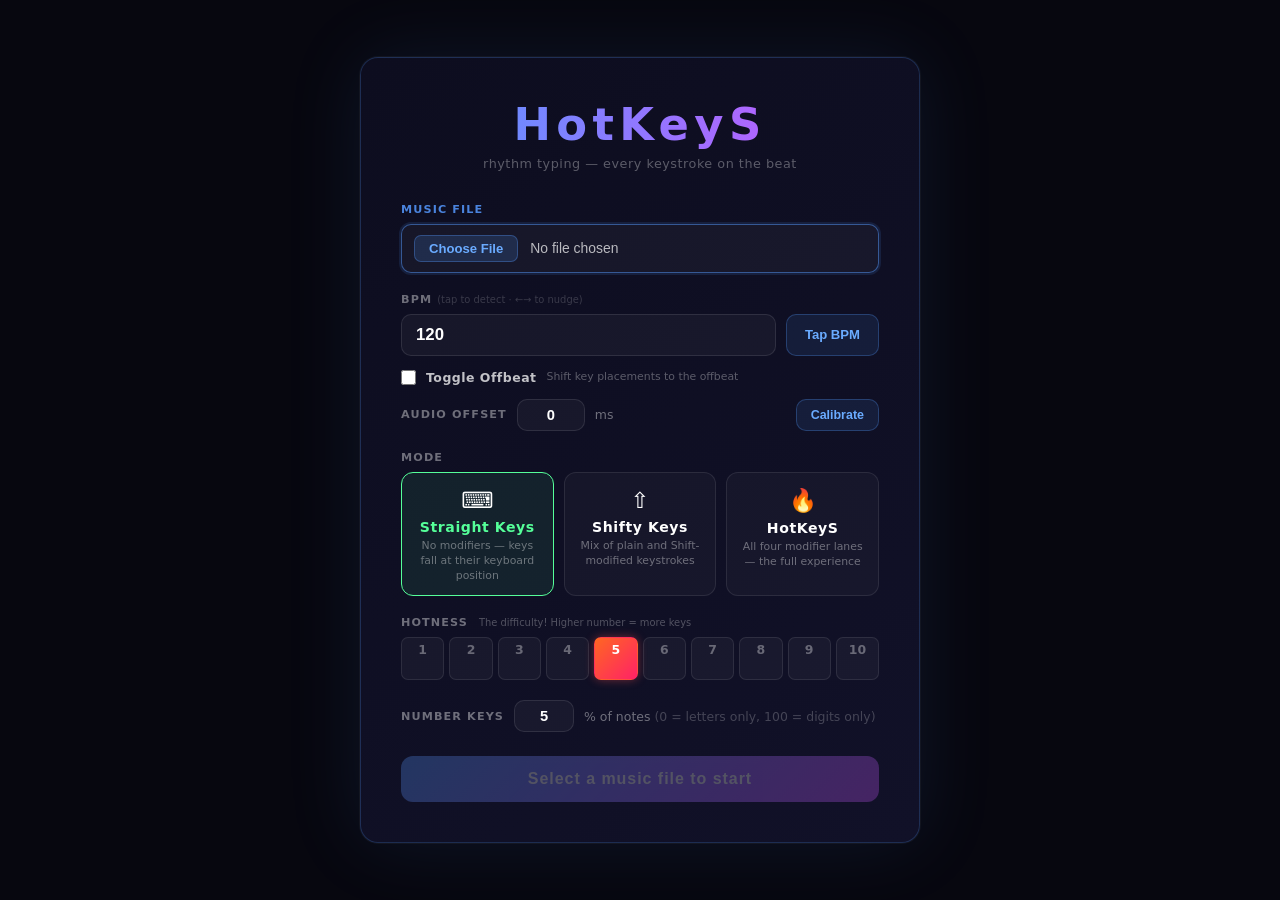
==== hot-keys/keyhero.html @ edda51d5 "AA: initial commit including [apex-defenders, catchem, hot-keys, wordality]" ====
<!DOCTYPE html>
<html lang="en">
<head>
  <meta charset="UTF-8">
  <meta name="viewport" content="width=device-width, initial-scale=1.0">
  <title>HotKeyS</title>
  <style>
    * { margin: 0; padding: 0; box-sizing: border-box; }

    body {
      background: #07070f;
      color: #fff;
      font-family: 'Segoe UI', system-ui, -apple-system, sans-serif;
      min-height: 100vh;
      display: flex;
      align-items: center;
      justify-content: center;
      overflow: hidden;
    }

    /* ── SETUP ─────────────────────────────────────────── */
    #setupScreen {
      width: 560px;
      background: linear-gradient(145deg, #0d0d1f, #111128);
      border: 1px solid rgba(85,153,255,0.22);
      border-radius: 18px;
      padding: 40px;
      box-shadow: 0 0 80px rgba(85,153,255,0.1), 0 0 0 1px rgba(255,255,255,0.04);
    }

    #setupScreen h1 {
      text-align: center;
      font-size: 2.8rem;
      font-weight: 900;
      letter-spacing: 0.12em;
      margin-bottom: 5px;
      background: linear-gradient(90deg, #5599ff, #cc55ff);
      -webkit-background-clip: text;
      -webkit-text-fill-color: transparent;
      background-clip: text;
    }

    .subtitle {
      text-align: center;
      font-size: 0.8rem;
      color: rgba(255,255,255,0.32);
      margin-bottom: 32px;
      letter-spacing: 0.04em;
    }

    .form-group { margin-bottom: 20px; }

    .form-label {
      display: block;
      font-size: 0.7rem;
      font-weight: 700;
      letter-spacing: 0.1em;
      text-transform: uppercase;
      color: rgba(255,255,255,0.4);
      margin-bottom: 8px;
    }

    input[type="file"] {
      width: 100%;
      padding: 10px 12px;
      background: rgba(255,255,255,0.04);
      border: 1px solid rgba(255,255,255,0.1);
      border-radius: 10px;
      color: rgba(255,255,255,0.7);
      cursor: pointer;
      font-size: 0.87rem;
    }
    input[type="file"]::file-selector-button {
      background: rgba(85,153,255,0.16);
      border: 1px solid rgba(85,153,255,0.32);
      color: #6aabff;
      padding: 5px 14px;
      border-radius: 7px;
      cursor: pointer;
      margin-right: 12px;
      font-size: 0.82rem;
      font-weight: 600;
    }

    .bpm-row { display: flex; gap: 10px; }

    input[type="number"] {
      flex: 1;
      padding: 10px 14px;
      background: rgba(255,255,255,0.04);
      border: 1px solid rgba(255,255,255,0.1);
      border-radius: 10px;
      color: #fff;
      font-size: 1.05rem;
      font-weight: 600;
      outline: none;
      -moz-appearance: textfield;
    }
    input[type="number"]::-webkit-inner-spin-button { -webkit-appearance: none; }
    input[type="number"]:focus { border-color: rgba(85,153,255,0.45); box-shadow: 0 0 0 3px rgba(85,153,255,0.1); }

    .tap-btn {
      padding: 10px 18px;
      background: rgba(85,153,255,0.1);
      border: 1px solid rgba(85,153,255,0.28);
      border-radius: 10px;
      color: #6aabff;
      cursor: pointer;
      font-size: 0.82rem;
      font-weight: 600;
      white-space: nowrap;
      user-select: none;
      transition: background 0.1s;
    }
    .tap-btn:active { background: rgba(85,153,255,0.28); }

    /* Mode cards */
    .mode-grid {
      display: grid;
      grid-template-columns: repeat(3, 1fr);
      gap: 10px;
    }

    .mode-card {
      padding: 14px 10px 12px;
      background: rgba(255,255,255,0.03);
      border: 1px solid rgba(255,255,255,0.09);
      border-radius: 12px;
      cursor: pointer;
      text-align: center;
      user-select: none;
      transition: all 0.15s;
    }
    .mode-card:hover { background: rgba(255,255,255,0.07); }
    .mode-card .mc-icon { font-size: 1.4rem; margin-bottom: 6px; }
    .mode-card .mc-name { font-size: 0.88rem; font-weight: 800; letter-spacing: 0.04em; margin-bottom: 3px; }
    .mode-card .mc-desc { font-size: 0.68rem; color: rgba(255,255,255,0.38); line-height: 1.4; }

    .mode-card[data-mode="straight"].active { border-color: #55ff99; background: rgba(85,255,153,0.08); }
    .mode-card[data-mode="straight"].active .mc-name { color: #55ff99; }
    .mode-card[data-mode="shifty"].active  { border-color: #ffdd55; background: rgba(255,221,85,0.08); }
    .mode-card[data-mode="shifty"].active  .mc-name { color: #ffdd55; }
    .mode-card[data-mode="hotkeys"].active { border-color: #ff5599; background: rgba(255,85,153,0.08); }
    .mode-card[data-mode="hotkeys"].active .mc-name { color: #ff5599; }

    /* Hotness selector */
    .hotness-grid {
      display: grid;
      grid-template-columns: repeat(10, 1fr);
      gap: 5px;
    }

    .heat-btn {
      aspect-ratio: 1;
      background: rgba(255,255,255,0.04);
      border: 1px solid rgba(255,255,255,0.09);
      border-radius: 7px;
      color: rgba(255,255,255,0.35);
      cursor: pointer;
      font-size: 0.78rem;
      font-weight: 700;
      text-align: center;
      line-height: 1;
      padding: 6px 0;
      user-select: none;
      transition: all 0.12s;
    }
    .heat-btn:hover { background: rgba(255,255,255,0.1); color: rgba(255,255,255,0.8); }
    .heat-btn.active {
      background: linear-gradient(135deg, #ff6622, #ff2266);
      border-color: transparent;
      color: #fff;
      box-shadow: 0 0 10px rgba(255,80,80,0.4);
    }

    #startBtn {
      width: 100%;
      padding: 14px;
      background: linear-gradient(135deg, #5599ff, #cc55ff);
      border: none;
      border-radius: 12px;
      color: #fff;
      font-size: 1rem;
      font-weight: 800;
      letter-spacing: 0.06em;
      cursor: pointer;
      margin-top: 4px;
      transition: opacity 0.15s, transform 0.1s;
      box-shadow: 0 4px 22px rgba(85,153,255,0.28);
    }
    #startBtn:hover:not(:disabled) { opacity: 0.9; transform: translateY(-2px); }
    #startBtn:disabled { opacity: 0.28; cursor: not-allowed; box-shadow: none; }

    /* ── Keyboard focus indicators ──────────────────────────── */
    .mode-card.kb-focus  { box-shadow: 0 0 0 2px rgba(255,255,255,0.65); }
    .heat-btn.kb-focus   { box-shadow: 0 0 0 2px #ff8844, 0 0 8px rgba(255,136,68,0.3); }
    #startBtn.kb-focus   { box-shadow: 0 4px 22px rgba(85,153,255,0.28), 0 0 0 2px rgba(255,255,255,0.7) !important; }
    .pbtn.kb-focus       { box-shadow: 0 0 0 2px rgba(255,255,255,0.75) !important; }
    .res-btns button.kb-focus { box-shadow: 0 0 0 2px rgba(255,255,255,0.65) !important; }
    .form-group.kb-focus > .form-label,
    .form-group.kb-focus > div > .form-label { color: rgba(85,153,255,0.85); }
    .form-group.kb-focus input[type="number"],
    .form-group.kb-focus input[type="file"]  {
      border-color: rgba(85,153,255,0.5);
      box-shadow: 0 0 0 2px rgba(85,153,255,0.12);
    }
    .form-group.kb-focus label > span:first-of-type { color: rgba(85,153,255,0.85) !important; }

    /* ── GAME ──────────────────────────────────────────── */
    #gameScreen {
      position: fixed;
      inset: 0;
      display: none;
      background: #07070f;
      overflow: hidden;
    }
    #gameCanvas {
      display: block;
      position: absolute;
      image-rendering: pixelated; /* fallback — overridden by proper DPR scaling */
    }

    #pauseOverlay {
      position: absolute;
      inset: 0;
      background: rgba(7,7,15,0.88);
      display: none;
      flex-direction: column;
      align-items: center;
      justify-content: center;
      gap: 18px;
      backdrop-filter: blur(4px);
    }
    #pauseOverlay h2 { font-size: 3.5rem; font-weight: 900; letter-spacing: 0.2em; text-shadow: 0 0 40px rgba(255,255,255,0.3); }
    .pause-hint { font-size: 0.8rem; color: rgba(255,255,255,0.28); margin-top: -8px; }
    .pbtn { padding: 13px 36px; border-radius: 12px; cursor: pointer; font-size: 0.95rem; font-weight: 700; transition: opacity 0.15s; }
    .pbtn:hover { opacity: 0.85; }
    #resumeBtn { background: linear-gradient(135deg, #5599ff, #cc55ff); border: none; color: #fff; }
    #quitBtn   { background: transparent; border: 1px solid rgba(255,255,255,0.22); color: rgba(255,255,255,0.6); }

    /* ── RESULTS ───────────────────────────────────────── */
    @keyframes resCardIn {
      from { opacity: 0; transform: translateY(36px) scale(0.97); }
      to   { opacity: 1; transform: translateY(0)    scale(1); }
    }
    @keyframes gradePop {
      0%   { transform: scale(0.4); opacity: 0; }
      60%  { transform: scale(1.15); opacity: 1; }
      100% { transform: scale(1); }
    }
    @keyframes scoreCount {
      from { opacity: 0; transform: translateY(8px); }
      to   { opacity: 1; transform: translateY(0); }
    }

    #resultsScreen {
      display: none;
      position: fixed;
      inset: 0;
      background: rgba(4,4,14,0.92);
      backdrop-filter: blur(6px);
      z-index: 50;
      align-items: center;
      justify-content: center;
      overflow-y: auto;
    }
    #resultsScreen.visible { display: flex; }

    #resCard {
      width: 540px;
      max-width: calc(100vw - 32px);
      text-align: center;
      background: linear-gradient(155deg, #0e0e22, #121230);
      border-radius: 22px;
      padding: 44px 40px 38px;
      box-shadow: 0 0 0 1px rgba(255,255,255,0.06), 0 0 80px rgba(85,153,255,0.14), 0 24px 64px rgba(0,0,0,0.6);
      animation: resCardIn 0.45s cubic-bezier(0.22,1,0.36,1) both;
      margin: 16px;
    }

    #resNew    { font-size: 0.68rem; font-weight: 800; letter-spacing: 0.18em; text-transform: uppercase;
                 color: #ffdd55; margin-bottom: 10px; opacity: 0;
                 transition: opacity 0.4s 0.6s; }
    #resNew.show { opacity: 1; }
    #resSongName { font-size: 1rem; font-weight: 700; color: rgba(255,255,255,0.55); margin-bottom: 3px; }
    #resMeta     { font-size: 0.72rem; color: rgba(255,255,255,0.22); margin-bottom: 20px; letter-spacing: 0.08em; text-transform: uppercase; }

    #resGrade    {
      font-size: 8rem; font-weight: 900; line-height: 1; margin-bottom: 6px;
      filter: drop-shadow(0 0 40px currentColor);
      animation: gradePop 0.5s cubic-bezier(0.22,1,0.36,1) 0.15s both;
    }
    #resScore    { font-size: 2.6rem; font-weight: 800; color: #fff; margin-bottom: 22px;
                   animation: scoreCount 0.35s ease 0.4s both; }

    /* Hit-quality bar */
    .hit-bar-wrap { margin-bottom: 22px; }
    .hit-bar {
      height: 8px; border-radius: 6px; overflow: hidden;
      background: rgba(255,255,255,0.06);
      display: flex; gap: 2px;
    }
    .hit-bar-seg { height: 100%; border-radius: 3px; transition: width 0.6s 0.5s cubic-bezier(0.22,1,0.36,1); }
    .hit-bar-labels { display: flex; justify-content: space-between; margin-top: 6px; }
    .hit-bar-lbl { font-size: 0.6rem; font-weight: 700; letter-spacing: 0.06em; opacity: 0.65; }

    .stats-grid { display: grid; grid-template-columns: repeat(4, 1fr); gap: 8px; margin-bottom: 22px; text-align: left; }
    .stat-box  { background: rgba(255,255,255,0.04); border: 1px solid rgba(255,255,255,0.07); border-radius: 10px; padding: 11px 12px; }
    .stat-label{ font-size: 0.6rem; font-weight: 700; letter-spacing: 0.1em; text-transform: uppercase; color: rgba(255,255,255,0.28); margin-bottom: 4px; }
    .stat-val  { font-size: 1.25rem; font-weight: 800; }

    .res-divider { border: none; border-top: 1px solid rgba(255,255,255,0.07); margin: 0 0 18px; }

    .res-btns { display: flex; gap: 10px; }
    .res-btns button { flex:1; padding:13px; border-radius:10px; cursor:pointer; font-size:0.9rem; font-weight:700; transition: opacity 0.15s, box-shadow 0.15s; border: none; }
    .res-btns button:hover { opacity: 0.86; }
    #playAgainBtn { background: linear-gradient(135deg, #5599ff, #cc55ff); color: #fff; }
    #menuBtn      { background: rgba(255,255,255,0.07); border: 1px solid rgba(255,255,255,0.14) !important; color: rgba(255,255,255,0.6); }
    .res-hint { font-size: 0.68rem; color: rgba(255,255,255,0.2); margin-top: 12px; letter-spacing: 0.04em; }

    /* ── CALIBRATION MODAL ─────────────────────────────── */
    #calOverlay {
      display: none;
      position: fixed;
      inset: 0;
      background: rgba(0,0,8,0.93);
      z-index: 200;
      flex-direction: column;
      align-items: center;
      justify-content: center;
      gap: 28px;
    }
    #calOverlay h2 {
      font-size: 1.55rem;
      font-weight: 900;
      letter-spacing: 0.08em;
      background: linear-gradient(90deg, #5599ff, #cc55ff);
      -webkit-background-clip: text;
      -webkit-text-fill-color: transparent;
      background-clip: text;
    }
    #calOverlay p {
      color: rgba(255,255,255,0.52);
      font-size: 0.88rem;
      text-align: center;
      max-width: 380px;
      line-height: 1.55;
    }
    #calPulse {
      width: 110px;
      height: 110px;
      border-radius: 50%;
      background: #5599ff;
      opacity: 0.15;
      box-shadow: 0 0 0 0 rgba(85,153,255,0);
      transition: transform 0.4s ease-out, opacity 0.4s ease-out, box-shadow 0.4s ease-out;
    }
    #calPulse.beat {
      transition: none;
    }
    #calProgress {
      font-size: 0.88rem;
      color: rgba(255,255,255,0.45);
      letter-spacing: 0.05em;
      min-height: 1.3em;
      text-align: center;
    }
    #calResult {
      font-size: 1.05rem;
      font-weight: 700;
      color: #55ff99;
      min-height: 1.4em;
      text-align: center;
    }
    #calCancelBtn {
      padding: 9px 28px;
      background: transparent;
      border: 1px solid rgba(255,255,255,0.18);
      border-radius: 10px;
      color: rgba(255,255,255,0.45);
      cursor: pointer;
      font-size: 0.82rem;
      font-weight: 600;
    }
    #calCancelBtn:hover { background: rgba(255,255,255,0.07); }
  </style>
</head>
<body>

<!-- ════════ CALIBRATION MODAL ════════ -->
<div id="calOverlay">
  <h2>Audio Calibration</h2>
  <p>Press <strong style="color:#fff">any key</strong> in time with the beat.<br>
     Tap along for several beats — the more consistent, the better.</p>
  <div id="calPulse"></div>
  <div id="calProgress">Starting…</div>
  <div id="calResult"></div>
  <button id="calCancelBtn">Cancel</button>
</div>

<!-- ════════ SETUP ════════ -->
<div id="setupScreen">
  <h1>HotKeyS</h1>
  <p class="subtitle">rhythm typing — every keystroke on the beat</p>

  <div class="form-group" id="fgMusic">
    <label class="form-label">Music File</label>
    <input type="file" id="musicFile" accept="audio/*">
  </div>

  <div class="form-group" id="fgBpm">
    <label class="form-label">BPM <span style="color:rgba(255,255,255,0.18);font-size:0.62rem;text-transform:none;letter-spacing:0;font-weight:400">(tap to detect · ←→ to nudge)</span></label>
    <div class="bpm-row">
      <input type="number" id="bpmInput" value="120" min="40" max="300" step="1">
      <button class="tap-btn" id="tapBpmBtn">Tap BPM</button>
    </div>
  </div>

  <div class="form-group" id="fgOffbeat" style="margin-top:-6px">
    <label style="display:flex;align-items:center;gap:10px;cursor:pointer;user-select:none">
      <input type="checkbox" id="offbeatToggle" style="width:15px;height:15px;accent-color:#5599ff;cursor:pointer">
      <span style="color:rgba(255,255,255,0.75);font-size:0.78rem;font-weight:600;letter-spacing:0.04em">Toggle Offbeat</span>
      <span style="color:rgba(255,255,255,0.32);font-size:0.68rem;font-weight:400;line-height:1.3">Shift key placements to the offbeat</span>
    </label>
  </div>

  <div class="form-group" id="fgOffset" style="margin-top:-6px">
    <div style="display:flex;align-items:center;gap:10px">
      <span class="form-label" style="margin:0;white-space:nowrap">Audio Offset</span>
      <input type="number" id="audioOffsetInput" value="0" min="-150" max="150" step="5"
        style="width:68px;text-align:center;font-size:0.92rem;padding:7px 8px;flex:none">
      <span style="color:rgba(255,255,255,0.4);font-size:0.78rem;font-weight:500">ms</span>
      <button class="tap-btn" id="calOpenBtn" style="margin-left:auto;white-space:nowrap;font-size:0.78rem;padding:8px 14px">Calibrate</button>
    </div>
  </div>

  <div class="form-group">
    <label class="form-label">Mode</label>
    <div class="mode-grid">
      <div class="mode-card active" data-mode="straight">
        <div class="mc-icon">⌨️</div>
        <div class="mc-name">Straight Keys</div>
        <div class="mc-desc">No modifiers — keys fall at their keyboard position</div>
      </div>
      <div class="mode-card" data-mode="shifty">
        <div class="mc-icon">⇧</div>
        <div class="mc-name">Shifty Keys</div>
        <div class="mc-desc">Mix of plain and Shift-modified keystrokes</div>
      </div>
      <div class="mode-card" data-mode="hotkeys">
        <div class="mc-icon">🔥</div>
        <div class="mc-name">HotKeyS</div>
        <div class="mc-desc">All four modifier lanes — the full experience</div>
      </div>
    </div>
  </div>

  <div class="form-group" id="fgHotness">
    <label class="form-label">Hotness <span style="color:rgba(255,255,255,0.28);font-size:0.62rem;text-transform:none;letter-spacing:0;font-weight:400;margin-left:6px">The difficulty! Higher number = more keys</span></label>
    <div class="hotness-grid" id="hotnessGrid"></div>
  </div>

  <div class="form-group" id="fgNumPct">
    <div style="display:flex;align-items:center;gap:10px">
      <span class="form-label" style="margin:0;white-space:nowrap">Number Keys</span>
      <input type="number" id="numPctInput" value="5" min="0" max="100" step="1"
        style="width:60px;text-align:center;font-size:0.92rem;padding:7px 8px;flex:none">
      <span style="color:rgba(255,255,255,0.4);font-size:0.78rem;font-weight:500">% of notes <span style="color:rgba(255,255,255,0.22)">(0 = letters only, 100 = digits only)</span></span>
    </div>
  </div>

  <button id="startBtn" disabled>Select a music file to start</button>
</div>

<!-- ════════ GAME ════════ -->
<div id="gameScreen">
  <canvas id="gameCanvas" width="900" height="720"></canvas>
  <div id="pauseOverlay">
    <h2>PAUSED</h2>
    <p class="pause-hint">Esc to resume</p>
    <button class="pbtn" id="resumeBtn">Resume</button>
    <button class="pbtn" id="quitBtn">Quit to Menu</button>
  </div>
</div>

<!-- ════════ RESULTS ════════ -->
<div id="resultsScreen">
  <div id="resCard">
    <div id="resNew">★ NEW HIGH SCORE ★</div>
    <div id="resSongName">Song Complete</div>
    <div id="resMeta">—</div>
    <div id="resGrade">A</div>
    <div id="resScore">0</div>
    <div class="hit-bar-wrap">
      <div class="hit-bar">
        <div class="hit-bar-seg" id="hbPerfect" style="background:#ffdd55;width:0%"></div>
        <div class="hit-bar-seg" id="hbGood"    style="background:#55ff99;width:0%"></div>
        <div class="hit-bar-seg" id="hbOk"      style="background:#88aaff;width:0%"></div>
        <div class="hit-bar-seg" id="hbMiss"    style="background:#ff5577;width:0%"></div>
      </div>
      <div class="hit-bar-labels">
        <span class="hit-bar-lbl" style="color:#ffdd55">Perfects</span>
        <span class="hit-bar-lbl" style="color:#55ff99">Goods</span>
        <span class="hit-bar-lbl" style="color:#88aaff">OKs</span>
        <span class="hit-bar-lbl" style="color:#ff5577">Misses</span>
      </div>
    </div>
    <div class="stats-grid">
      <div class="stat-box"><div class="stat-label">Perfects</div><div class="stat-val" id="sPerfects" style="color:#ffdd55">0</div></div>
      <div class="stat-box"><div class="stat-label">Goods</div><div class="stat-val" id="sGoods" style="color:#55ff99">0</div></div>
      <div class="stat-box"><div class="stat-label">OKs</div><div class="stat-val" id="sOks" style="color:#88aaff">0</div></div>
      <div class="stat-box"><div class="stat-label">Misses</div><div class="stat-val" id="sMisses" style="color:#ff5577">0</div></div>
      <div class="stat-box"><div class="stat-label">Max Combo</div><div class="stat-val" id="sMaxCombo">0</div></div>
      <div class="stat-box"><div class="stat-label">Accuracy</div><div class="stat-val" id="sAccuracy">0%</div></div>
      <div class="stat-box"><div class="stat-label">Perfect %</div><div class="stat-val" id="sPerfectPct" style="color:#ffdd55">0%</div></div>
      <div class="stat-box"><div class="stat-label">Num Keys</div><div class="stat-val" id="sNumPct" style="color:rgba(255,255,255,0.5)">0%</div></div>
    </div>
    <hr class="res-divider">
    <div class="res-btns">
      <button id="playAgainBtn">Play Again</button>
      <button id="menuBtn">Main Menu</button>
    </div>
    <div class="res-hint">← → to select &nbsp;·&nbsp; Enter to confirm</div>
  </div>
</div>

<script>
'use strict';

// ═══════════════════════════════════════════════════════════
//  CONSTANTS
// ═══════════════════════════════════════════════════════════

const CW = 900, CH = 720;

// ── HotKeyS (multi-lane) highway geometry ──────────────────
const HWY_TOP    = 70;
const HIT_ZONE_Y = 572;
const HWY_H      = HIT_ZONE_Y - HWY_TOP;
const TOP_W      = 220;
const BOT_W      = 600;
const TRAVEL_MS  = 2400;
const LANE_COUNT = 4;

// ── Straight / Shifty lane geometry (perspective, GH-style) ─
const FL_TOP    = 70;    // matches HWY_TOP for visual consistency
const FL_HIT_Y  = 572;   // matches HIT_ZONE_Y
const FL_H      = FL_HIT_Y - FL_TOP;
const FL_TOP_W  = 120;   // highway width at vanishing point (narrow)
const FL_BOT_W  = 380;   // highway width at hit zone (Guitar Hero scale)

// ── Lane colors (HotKeyS) ────────────────────────────────
const LANES = [
  { name: 'No Mod', short: 'None',  color: '#5599ff' },
  { name: 'Shift',  short: 'Shift', color: '#55ff99' },
  { name: 'Ctrl',   short: 'Ctrl',  color: '#ffaa44' },
  { name: 'Alt',    short: 'Alt',   color: '#cc55ff' },
];

// ── Keyboard key positions (normalized 0-1 across lane width)
// Based on standard QWERTY stagger, total span = 10.5 key units
const KEY_POS = {
  '1':0.048,'2':0.143,'3':0.238,'4':0.333,'5':0.429,'6':0.524,'7':0.619,'8':0.714,'9':0.810,'0':0.905,
  'q':0.095,'w':0.190,'e':0.286,'r':0.381,'t':0.476,'y':0.571,'u':0.667,'i':0.762,'o':0.857,'p':0.952,
  'a':0.119,'s':0.214,'d':0.310,'f':0.405,'g':0.500,'h':0.595,'j':0.690,'k':0.786,'l':0.881,
  'z':0.167,'x':0.262,'c':0.357,'v':0.452,'b':0.548,'n':0.643,'m':0.738,
};


// ── Ctrl+key combos that interfere with the browser ───────
const CTRL_BLACKLIST = new Set([
  'w','t','n','r','f','h','d','l','k','p','s','o','u','j',
  'q','b','e','g','i','1','2','3','4','5','6','7','8','9',
]);

// ── Hotness levels 1-10 (index = hotness - 1) ─────────────
// sub  = beat subdivision (lower = more notes)
// den  = density (chance a grid slot gets a note)
// hitM = hit-window multiplier (higher = more forgiving)
// sub uses clean musical fractions (4→0.625); den/hitM are linear.
const HOTNESS = [
  { sub:4.00, den:0.55, hitM:2.2  },  // 1
  { sub:3.00, den:0.58, hitM:2.0  },  // 2
  { sub:2.00, den:0.62, hitM:1.7  },  // 3
  { sub:1.50, den:0.65, hitM:1.5  },  // 4
  { sub:1.00, den:0.68, hitM:1.3  },  // 5
  { sub:0.75, den:0.70, hitM:1.1  },  // 6
  { sub:0.50, den:0.72, hitM:0.90 },  // 7
  { sub:0.33, den:0.73, hitM:0.75 },  // 8
  { sub:0.25, den:0.75, hitM:0.62 },  // 9
  { sub:0.17, den:0.77, hitM:0.50 },  // 10
];

// ── HotKeyS lane weights per hotness tier ─────────────────
// As hotness increases, spread shifts into modifier lanes
const LANE_WEIGHTS = [
  [0.80, 0.12, 0.06, 0.02],  // 1
  [0.72, 0.16, 0.08, 0.04],  // 2
  [0.62, 0.20, 0.12, 0.06],  // 3
  [0.52, 0.24, 0.16, 0.08],  // 4
  [0.44, 0.28, 0.18, 0.10],  // 5
  [0.36, 0.28, 0.22, 0.14],  // 6
  [0.30, 0.28, 0.24, 0.18],  // 7
  [0.28, 0.28, 0.24, 0.20],  // 8
  [0.26, 0.26, 0.25, 0.23],  // 9
  [0.25, 0.25, 0.25, 0.25],  // 10
];

// ═══════════════════════════════════════════════════════════
//  GAME STATE
// ═══════════════════════════════════════════════════════════

let gameState = 'SETUP';
let mode      = 'straight'; // 'straight' | 'shifty' | 'hotkeys'
let hotness   = 5;          // 1-10
let notes        = [];
let score        = 0;
let combo        = 0;
let maxCombo     = 0;
let perfects = 0, goods = 0, oks = 0, misses = 0;
let hitFx        = [];
let particles    = [];
let laneFlash    = [0,0,0,0];
let heldMods     = { shift:false, ctrl:false, alt:false };
let offbeat      = false;
let audioOffset  = 0; // ms — positive shifts hit window later (compensates early-audio latency)

// ── Keyboard navigation state ────────────────────────────────
// Sections: 0=music 1=bpm 2=offbeat 3=offset 4=mode 5=hotness 6=numpct 7=start
let menuSection    = 0;
let menuModeIdx    = 0;
let pauseFocusIdx  = 0;
let resultsFocusIdx= 0;
let numericPct     = 5;  // % of notes that are digits (0–100)
let audioEl      = null;
let songDuration = 0;
let songTitle    = '';
let bpm          = 120;
let countdownVal = 3;
let rafId        = null;

// ═══════════════════════════════════════════════════════════
//  CANVAS
// ═══════════════════════════════════════════════════════════

const canvas = document.getElementById('gameCanvas');
const ctx    = canvas.getContext('2d');

// ═══════════════════════════════════════════════════════════
//  HELPERS
// ═══════════════════════════════════════════════════════════

function clamp(v, lo, hi) { return Math.max(lo, Math.min(hi, v)); }

function hitWindows() {
  const beatMs = 60000 / bpm;
  const m = HOTNESS[hotness - 1].hitM;
  return {
    perfect: clamp(beatMs * 0.11 * m, 16, 95),
    good:    clamp(beatMs * 0.22 * m, 32, 160),
    ok:      clamp(beatMs * 0.36 * m, 55, 240),
  };
}

function multiplier() {
  if (combo >= 50) return 4;
  if (combo >= 25) return 3;
  if (combo >= 10) return 2;
  return 1;
}

// Perspective bounds for flat-lane modes at a given screen Y
function flatHBounds(y) {
  const t = (y - FL_TOP) / FL_H;
  const w = FL_TOP_W + (FL_BOT_W - FL_TOP_W) * t;
  const sx = (CW - w) / 2;
  return { sx, w };
}

// Screen X for a key character at a given screen Y (perspective-correct)
function flatNoteX(char, y) {
  const { sx, w } = flatHBounds(y);
  return sx + (KEY_POS[char] ?? 0.5) * w;
}

// ═══════════════════════════════════════════════════════════
//  NOTE GENERATION
// ═══════════════════════════════════════════════════════════

function generateNotes() {
  const h      = HOTNESS[hotness - 1];
  const beatMs = 60000 / bpm;
  const stepMs = beatMs * h.sub;
  const leadIn = Math.max(2200, TRAVEL_MS * 1.05);
  const result = [];
  let id = 0;

  function pickChar() {
    return Math.random() * 100 < numericPct
      ? '0123456789'[Math.floor(Math.random() * 10)]
      : 'abcdefghijklmnopqrstuvwxyz'[Math.floor(Math.random() * 26)];
  }

  // HotKeyS lane picker
  const lw = LANE_WEIGHTS[hotness - 1];
  function pickLane() {
    const r = Math.random(); let c = 0;
    for (let i = 0; i < LANE_COUNT; i++) { c += lw[i]; if (r < c) return i; }
    return 0;
  }

  let lastLane = -1, runLen = 0;

  const offbeatShift = offbeat ? (beatMs / 2) : 0;

  for (let t = leadIn + offbeatShift; t < songDuration - 1800; t += stepMs) {
    if (Math.random() >= h.den) continue;

    if (mode === 'straight') {
      result.push({ id:id++, char:pickChar(), hitTime:t, state:'active', needsShift:false, lane:0 });
    }
    else if (mode === 'shifty') {
      const needsShift = Math.random() < 0.40;
      result.push({ id:id++, char:pickChar(), hitTime:t, state:'active', needsShift, lane:0 });
    }
    else { // hotkeys
      let lane;
      if (runLen > 0 && Math.random() < 0.40) { lane = lastLane; runLen--; }
      else { lane = pickLane(); runLen = Math.random() < 0.22 ? Math.floor(Math.random()*3)+1 : 0; }
      lastLane = lane;

      let char, tries = 0;
      do { char = pickChar(); tries++; }
      while (lane === 2 && CTRL_BLACKLIST.has(char) && tries < 20);
      if (lane === 2 && CTRL_BLACKLIST.has(char)) lane = 0;

      result.push({ id:id++, char, lane, hitTime:t, state:'active', needsShift:false });
    }
  }
  return result;
}

// ═══════════════════════════════════════════════════════════
//  INPUT
// ═══════════════════════════════════════════════════════════

document.addEventListener('keydown', e => {
  if (cal && !cal.done) return; // calibration modal has priority

  if (e.key === 'Shift')   { heldMods.shift = true; return; }
  if (e.key === 'Control') { heldMods.ctrl  = true; return; }
  if (e.key === 'Alt')     { heldMods.alt   = true; return; }

  if (e.key === 'Escape') {
    // Blur any focused input in setup before resuming normal Escape behaviour
    if (gameState === 'SETUP' && document.activeElement && document.activeElement !== document.body) {
      document.activeElement.blur(); return;
    }
    if (gameState === 'PLAYING' || gameState === 'PAUSED') togglePause();
    return;
  }

  // ── Setup screen navigation ──────────────────────────────
  if (gameState === 'SETUP') {
    const inInput = document.activeElement &&
      (document.activeElement.tagName === 'INPUT' || document.activeElement.tagName === 'TEXTAREA');
    if (!inInput) {
      if (e.key === 'ArrowDown')  { e.preventDefault(); menuSection = Math.min(7, menuSection + 1); updateMenuFocus(); return; }
      if (e.key === 'ArrowUp')    { e.preventDefault(); menuSection = Math.max(0, menuSection - 1); updateMenuFocus(); return; }
      if (e.key === 'ArrowLeft') {
        e.preventDefault();
        if (menuSection === 1) { bpm = Math.max(40, bpm - 1); document.getElementById('bpmInput').value = bpm; }
        if (menuSection === 3) { audioOffset = Math.max(-150, audioOffset - 5); document.getElementById('audioOffsetInput').value = audioOffset; }
        if (menuSection === 4) applyMenuMode((menuModeIdx + 2) % 3);
        if (menuSection === 5) applyHotness(Math.max(1, hotness - 1));
        if (menuSection === 6) { numericPct = Math.max(0, numericPct - 1); document.getElementById('numPctInput').value = numericPct; }
        return;
      }
      if (e.key === 'ArrowRight') {
        e.preventDefault();
        if (menuSection === 1) { bpm = Math.min(300, bpm + 1); document.getElementById('bpmInput').value = bpm; }
        if (menuSection === 3) { audioOffset = Math.min(150, audioOffset + 5); document.getElementById('audioOffsetInput').value = audioOffset; }
        if (menuSection === 4) applyMenuMode((menuModeIdx + 1) % 3);
        if (menuSection === 5) applyHotness(Math.min(10, hotness + 1));
        if (menuSection === 6) { numericPct = Math.min(100, numericPct + 1); document.getElementById('numPctInput').value = numericPct; }
        return;
      }
      if (e.key === 'Enter' || e.key === ' ') {
        e.preventDefault();
        if (menuSection === 0) document.getElementById('musicFile').click();
        if (menuSection === 1) { document.getElementById('bpmInput').focus(); document.getElementById('bpmInput').select(); }
        if (menuSection === 2) document.getElementById('offbeatToggle').click();
        if (menuSection === 3) calOpen();
        if (menuSection === 6) { document.getElementById('numPctInput').focus(); document.getElementById('numPctInput').select(); }
        if (menuSection === 7) {
          const btn = document.getElementById('startBtn');
          if (!btn.disabled) { bpm = parseInt(document.getElementById('bpmInput').value) || 120; beginGame(); }
        }
        return;
      }
    }
    return;
  }

  // ── Pause screen navigation ──────────────────────────────
  if (gameState === 'PAUSED') {
    if (e.key === 'ArrowUp' || e.key === 'ArrowDown') { e.preventDefault(); pauseFocusIdx = 1 - pauseFocusIdx; updatePauseFocus(); return; }
    if (e.key === 'Enter' || e.key === ' ') {
      e.preventDefault();
      if (pauseFocusIdx === 0) resumeGame();
      else { stopGame(); showScreen('setup'); }
      return;
    }
    return;
  }

  // ── Results screen navigation ────────────────────────────
  if (gameState === 'RESULTS') {
    if (e.key === 'ArrowLeft' || e.key === 'ArrowRight') { e.preventDefault(); resultsFocusIdx = 1 - resultsFocusIdx; updateResultsFocus(); return; }
    if (e.key === 'Enter' || e.key === ' ') { e.preventDefault(); showScreen('setup'); return; }
    return;
  }

  if (gameState !== 'PLAYING') return;

  const key = e.key.toLowerCase();
  if (!/^[a-z0-9]$/.test(key)) return;
  e.preventDefault();

  if (mode === 'straight') {
    // No modifier required — but don't match if a modifier is held to avoid accidental triggers
    if (e.shiftKey || e.ctrlKey || e.altKey) return;
    processHitFlat(key, false);
  }
  else if (mode === 'shifty') {
    if (e.ctrlKey || e.altKey) return; // ignore Ctrl/Alt in Shifty
    if (!/^[a-z]$/.test(key)) return;
    processHitFlat(key, e.shiftKey);
  }
  else { // hotkeys
    const lane = laneFromEvent(e);
    if (lane === -1) return;
    processHitLane(lane, key);
  }
});

document.addEventListener('keyup', e => {
  if (e.key === 'Shift')   heldMods.shift = false;
  if (e.key === 'Control') heldMods.ctrl  = false;
  if (e.key === 'Alt')     heldMods.alt   = false;
});

function laneFromEvent(e) {
  const n = (e.shiftKey?1:0) + (e.ctrlKey?1:0) + (e.altKey?1:0);
  if (n > 1) return -1;
  if (e.altKey)   return 3;
  if (e.ctrlKey)  return 2;
  if (e.shiftKey) return 1;
  return 0;
}

// Straight / Shifty hit processing
function processHitFlat(char, shiftHeld) {
  const nowMs = audioEl.currentTime * 1000 + audioOffset;
  const { perfect:pw, good:gw, ok:ow } = hitWindows();

  const cands = notes.filter(n =>
    n.state === 'active' &&
    n.char === char &&
    n.needsShift === shiftHeld &&
    Math.abs(nowMs - n.hitTime) <= ow
  );
  if (!cands.length) return;

  cands.sort((a,b) => Math.abs(nowMs-a.hitTime) - Math.abs(nowMs-b.hitTime));
  scoreNote(cands[0], nowMs, pw, gw);

  const col = shiftHeld ? '#ffaa44' : '#55ff99';
  const sx = flatNoteX(cands[0].char, FL_HIT_Y);
  spawnFx(sx, FL_HIT_Y - 22, cands[0].hitGrade, col);
  spawnParticles(sx, FL_HIT_Y, col, cands[0].hitGrade === 'Perfect' ? 18 : 11);
  laneFlash[0] = 1.0;
}

// HotKeyS hit processing
function processHitLane(lane, char) {
  const nowMs = audioEl.currentTime * 1000 + audioOffset;
  const { perfect:pw, good:gw, ok:ow } = hitWindows();

  const cands = notes.filter(n =>
    n.state === 'active' &&
    n.lane === lane &&
    n.char === char &&
    Math.abs(nowMs - n.hitTime) <= ow
  );
  if (!cands.length) return;

  cands.sort((a,b) => Math.abs(nowMs-a.hitTime) - Math.abs(nowMs-b.hitTime));
  scoreNote(cands[0], nowMs, pw, gw);

  const { x, y } = laneHitCenter(lane);
  const col = LANES[lane].color;
  spawnFx(x, y - 22, cands[0].hitGrade, col);
  spawnParticles(x, y, col, cands[0].hitGrade === 'Perfect' ? 20 : 12);
  laneFlash[lane] = 1.0;
}

function scoreNote(note, nowMs, pw, gw) {
  const diff = Math.abs(nowMs - note.hitTime);
  note.state = 'hit';
  let grade;
  if (diff <= pw) { grade='Perfect'; perfects++; note.pts=100; }
  else if (diff <= gw) { grade='Good'; goods++; note.pts=75; }
  else { grade='OK'; oks++; note.pts=50; }
  note.hitGrade = grade;
  combo++;
  maxCombo = Math.max(maxCombo, combo);
  score += note.pts * multiplier();
}

function checkMisses(nowMs) {
  const { ok:ow } = hitWindows();
  for (const n of notes) {
    if (n.state !== 'active' || nowMs - n.hitTime <= ow) continue;
    n.state = 'missed';
    misses++;
    combo = 0;
    if (mode === 'hotkeys') {
      const { x, y } = laneHitCenter(n.lane);
      spawnFx(x, y - 22, 'Miss', '#ff5577');
    } else {
      spawnFx(flatNoteX(n.char, FL_HIT_Y), FL_HIT_Y - 22, 'Miss', '#ff5577');
    }
  }
}

// ═══════════════════════════════════════════════════════════
//  PARTICLES & FX
// ═══════════════════════════════════════════════════════════

function spawnParticles(x, y, color, count) {
  for (let i = 0; i < count; i++) {
    const a = (Math.PI*2*i/count) + (Math.random()-0.5)*0.8;
    const s = 2 + Math.random()*4.5;
    particles.push({ x, y, vx:Math.cos(a)*s, vy:Math.sin(a)*s-1.5,
      color, life:1, decay:0.028+Math.random()*0.025, sz:2.5+Math.random()*2.5 });
  }
}

function spawnFx(x, y, text, color) {
  hitFx.push({ x, y, text, color, opacity:1.0, vy:-1.6 });
}

function updateParticles() {
  for (const p of particles) { p.x+=p.vx; p.y+=p.vy; p.vy+=0.14; p.life-=p.decay; }
  particles = particles.filter(p => p.life > 0);
}

function updateFx() {
  for (const h of hitFx) { h.y+=h.vy; h.opacity-=0.022; }
  hitFx = hitFx.filter(h => h.opacity > 0);
}

function updateLaneFlash() {
  for (let i=0; i<LANE_COUNT; i++) laneFlash[i] = Math.max(0, laneFlash[i]-0.045);
}

// ═══════════════════════════════════════════════════════════
//  GAME LOOP
// ═══════════════════════════════════════════════════════════

function gameLoop() {
  if (gameState !== 'PLAYING') return;
  const nowMs = audioEl.currentTime * 1000;
  checkMisses(nowMs);
  updateParticles(); updateFx(); updateLaneFlash();
  drawFrame(nowMs);
  rafId = requestAnimationFrame(gameLoop);
}

// ═══════════════════════════════════════════════════════════
//  RENDERING — top level
// ═══════════════════════════════════════════════════════════

function drawFrame(nowMs) {
  const px = canvasScale * canvasDpr;
  ctx.setTransform(px, 0, 0, px, 0, 0);
  ctx.clearRect(0, 0, CW, CH);
  ctx.fillStyle = '#07070f';
  ctx.fillRect(0, 0, CW, CH);
  drawScanlines();

  if (gameState === 'COUNTDOWN') {
    if (mode === 'hotkeys') drawHwyBackground(0);
    else                    drawFlatBackground();
    drawCountdown();
    return;
  }

  if (mode === 'hotkeys') {
    drawHwyBackground(nowMs);
    drawHwyHitboxes();
    drawHwyLaneGlows();
    drawHwyNotes(nowMs);
    drawHwyHitZone();
  } else {
    drawFlatBackground();
    drawFlatHitboxes();
    drawFlatGuides();
    drawFlatNotes(nowMs);
    drawFlatHitZone();
  }

  drawNextNote();
  drawMultBar();
  drawHUD(nowMs);
  drawParticleLayer();
  drawFxLayer();
}

function drawScanlines() {
  ctx.save();
  ctx.globalAlpha = 0.022;
  ctx.strokeStyle = '#8899ff';
  ctx.lineWidth = 1;
  for (let y = 0; y < CH; y += 4) { ctx.beginPath(); ctx.moveTo(0,y); ctx.lineTo(CW,y); ctx.stroke(); }
  ctx.restore();
}

// ═══════════════════════════════════════════════════════════
//  RENDERING — HotKeyS highway
// ═══════════════════════════════════════════════════════════

function hBounds(y) {
  const t = (y - HWY_TOP) / HWY_H;
  const w = TOP_W + (BOT_W - TOP_W) * t;
  const sx = (CW - w) / 2;
  return { sx, w, lw: w / LANE_COUNT };
}

function laneHitCenter(lane) {
  const b = hBounds(HIT_ZONE_Y);
  return { x: b.sx + (lane+0.5)*b.lw, y: HIT_ZONE_Y };
}

function drawHwyBackground(nowMs) {
  const tb = hBounds(HWY_TOP), bb = hBounds(HIT_ZONE_Y);
  const grad = ctx.createLinearGradient(0, HWY_TOP, 0, HIT_ZONE_Y);
  grad.addColorStop(0, '#07071a'); grad.addColorStop(1, '#0a0a22');
  ctx.beginPath();
  ctx.moveTo(tb.sx, HWY_TOP); ctx.lineTo(tb.sx+tb.w, HWY_TOP);
  ctx.lineTo(bb.sx+bb.w, HIT_ZONE_Y); ctx.lineTo(bb.sx, HIT_ZONE_Y);
  ctx.closePath(); ctx.fillStyle = grad; ctx.fill();

  // Beat grid
  if (nowMs > 0 && bpm > 0) {
    const beatMs = 60000/bpm, first = Math.floor(nowMs/beatMs);
    const count = Math.ceil(TRAVEL_MS/beatMs)+2;
    for (let b = first-1; b <= first+count; b++) {
      const t = (b*beatMs-nowMs)/TRAVEL_MS;
      if (t<-0.02||t>1.02) continue;
      const y = HIT_ZONE_Y - t*HWY_H;
      if (y<HWY_TOP||y>HIT_ZONE_Y) continue;
      const lb = hBounds(y);
      ctx.beginPath(); ctx.moveTo(lb.sx,y); ctx.lineTo(lb.sx+lb.w,y);
      ctx.strokeStyle=(b%4===0)?'rgba(255,255,255,0.1)':'rgba(255,255,255,0.04)';
      ctx.lineWidth=(b%4===0)?1.5:1; ctx.stroke();
    }
  }

  // Lane dividers
  for (let i=0; i<=LANE_COUNT; i++) {
    const tx=tb.sx+i*tb.lw, bx=bb.sx+i*bb.lw;
    const isEdge=(i===0||i===LANE_COUNT);
    ctx.beginPath(); ctx.moveTo(tx,HWY_TOP); ctx.lineTo(bx,HIT_ZONE_Y);
    ctx.strokeStyle=isEdge?'rgba(255,255,255,0.22)':'rgba(255,255,255,0.08)';
    ctx.lineWidth=isEdge?2:1; ctx.stroke();
  }

  // Horizon fade
  const hfb = hBounds(HWY_TOP+80);
  const hfg = ctx.createLinearGradient(0,HWY_TOP,0,HWY_TOP+80);
  hfg.addColorStop(0,'#07070f'); hfg.addColorStop(1,'transparent');
  ctx.fillStyle=hfg;
  ctx.beginPath();
  ctx.moveTo(tb.sx,HWY_TOP); ctx.lineTo(tb.sx+tb.w,HWY_TOP);
  ctx.lineTo(hfb.sx+hfb.w,HWY_TOP+80); ctx.lineTo(hfb.sx,HWY_TOP+80);
  ctx.closePath(); ctx.fill();
}

function drawHwyLaneGlows() {
  for (let i=0; i<LANE_COUNT; i++) {
    const fl=laneFlash[i]; if (fl<=0.02) continue;
    const bb=hBounds(HIT_ZONE_Y), x=bb.sx+i*bb.lw, w=bb.lw;
    const gr=ctx.createLinearGradient(0,HIT_ZONE_Y-260,0,HIT_ZONE_Y);
    gr.addColorStop(0,LANES[i].color+'00');
    gr.addColorStop(1,LANES[i].color+toHex(fl*0.35));
    ctx.fillStyle=gr; ctx.fillRect(x,HIT_ZONE_Y-260,w,260);
  }
}

function drawHwyNotes(nowMs) {
  const visible = notes.filter(n => {
    if (n.state!=='active') return false;
    const sy = HIT_ZONE_Y - ((n.hitTime-nowMs)/TRAVEL_MS)*HWY_H;
    return sy > HWY_TOP-80 && sy < HIT_ZONE_Y+20;
  });
  visible.sort((a,b) => (a.hitTime-nowMs)-(b.hitTime-nowMs));
  for (const note of visible) {
    const sy = HIT_ZONE_Y - ((note.hitTime-nowMs)/TRAVEL_MS)*HWY_H;
    drawHwyNote(note, sy);
  }
}

function drawHwyNote(note, sy) {
  const b = hBounds(sy);
  const lx = b.sx + note.lane * b.lw;
  const depth = clamp((sy-HWY_TOP)/HWY_H, 0, 1);
  const nW = b.lw*0.84, nH = 16+depth*38;
  const nX = lx + (b.lw-nW)/2, nY = sy-nH;
  const r  = clamp(depth*10,2,10);
  const col = LANES[note.lane].color;

  ctx.save();
  ctx.shadowColor=col; ctx.shadowBlur=6+depth*18;
  const fg=ctx.createLinearGradient(nX,nY,nX,sy);
  fg.addColorStop(0,lighten(col,0.45)); fg.addColorStop(0.5,col); fg.addColorStop(1,darken(col,0.3));
  rrect(ctx,nX,nY,nW,nH,r); ctx.fillStyle=fg; ctx.fill();
  if (nH>12) { rrect(ctx,nX+3,nY+3,nW-6,Math.min(nH*0.28,10),r-1); ctx.fillStyle='rgba(255,255,255,0.28)'; ctx.fill(); }
  ctx.restore();

  if (nH>12) {
    const fs=Math.floor(9+depth*19);
    ctx.save();
    ctx.font=`bold ${fs}px 'Consolas',monospace`;
    ctx.textAlign='center'; ctx.textBaseline='middle';
    ctx.fillStyle='#fff'; ctx.shadowColor='rgba(0,0,0,0.9)'; ctx.shadowBlur=3;
    ctx.fillText(note.char.toUpperCase(), nX+nW/2, nY+nH/2);
    ctx.restore();
  }
}

function drawHwyHitZone() {
  const bb = hBounds(HIT_ZONE_Y);
  ctx.save();
  ctx.shadowColor='rgba(220,230,255,0.7)'; ctx.shadowBlur=14;
  ctx.strokeStyle='rgba(255,255,255,0.65)'; ctx.lineWidth=2;
  ctx.beginPath(); ctx.moveTo(bb.sx,HIT_ZONE_Y); ctx.lineTo(bb.sx+bb.w,HIT_ZONE_Y); ctx.stroke();
  ctx.restore();

  const btnH=84, btnY=HIT_ZONE_Y+5, pad=6;
  for (let i=0; i<LANE_COUNT; i++) {
    const bx=bb.sx+i*bb.lw, lane=LANES[i], fl=laneFlash[i];
    const isHeld=(i===1&&heldMods.shift)||(i===2&&heldMods.ctrl)||(i===3&&heldMods.alt);
    const glow=Math.max(fl,isHeld?0.55:0);

    ctx.save();
    if (glow>0) { ctx.shadowColor=lane.color; ctx.shadowBlur=22*glow; }
    ctx.fillStyle=lane.color+toHex(0.10+glow*0.28);
    rrect(ctx,bx+pad,btnY,bb.lw-pad*2,btnH,10); ctx.fill();
    ctx.strokeStyle=lane.color+toHex(0.38+glow*0.45); ctx.lineWidth=1.5;
    rrect(ctx,bx+pad,btnY,bb.lw-pad*2,btnH,10); ctx.stroke();
    ctx.restore();

    ctx.save();
    ctx.font=`700 13px 'Segoe UI',sans-serif`; ctx.textAlign='center'; ctx.textBaseline='top';
    ctx.fillStyle=lane.color; ctx.globalAlpha=0.85+glow*0.15;
    ctx.fillText(lane.name, bx+bb.lw/2, btnY+8);
    ctx.font=`bold 26px 'Consolas',monospace`; ctx.textBaseline='bottom';
    ctx.fillStyle=`rgba(255,255,255,${0.45+glow*0.45})`;
    ctx.fillText(lane.short.toUpperCase().slice(0,4), bx+bb.lw/2, btnY+btnH-7);
    ctx.restore();
  }
}

// ═══════════════════════════════════════════════════════════
//  RENDERING — Straight / Shifty flat lane
// ═══════════════════════════════════════════════════════════

function drawFlatBackground() {
  const tb = flatHBounds(FL_TOP), bb = flatHBounds(FL_HIT_Y);
  const grad = ctx.createLinearGradient(0, FL_TOP, 0, FL_HIT_Y);
  grad.addColorStop(0, '#07071a'); grad.addColorStop(1, '#0a0a22');
  ctx.beginPath();
  ctx.moveTo(tb.sx, FL_TOP); ctx.lineTo(tb.sx+tb.w, FL_TOP);
  ctx.lineTo(bb.sx+bb.w, FL_HIT_Y); ctx.lineTo(bb.sx, FL_HIT_Y);
  ctx.closePath(); ctx.fillStyle = grad; ctx.fill();

  // Edge lines
  ctx.save();
  ctx.strokeStyle = 'rgba(255,255,255,0.22)'; ctx.lineWidth = 2;
  ctx.beginPath(); ctx.moveTo(tb.sx, FL_TOP); ctx.lineTo(bb.sx, FL_HIT_Y); ctx.stroke();
  ctx.beginPath(); ctx.moveTo(tb.sx+tb.w, FL_TOP); ctx.lineTo(bb.sx+bb.w, FL_HIT_Y); ctx.stroke();
  ctx.restore();

  // Horizon fade
  const mb = flatHBounds(FL_TOP + 80);
  const fadeG = ctx.createLinearGradient(0, FL_TOP, 0, FL_TOP+80);
  fadeG.addColorStop(0, '#07070f'); fadeG.addColorStop(1, 'transparent');
  ctx.fillStyle = fadeG;
  ctx.beginPath();
  ctx.moveTo(tb.sx, FL_TOP); ctx.lineTo(tb.sx+tb.w, FL_TOP);
  ctx.lineTo(mb.sx+mb.w, FL_TOP+80); ctx.lineTo(mb.sx, FL_TOP+80);
  ctx.closePath(); ctx.fill();
}

function drawFlatGuides() {
  // Perspective-converging guide lines at each key position
  ctx.save();
  ctx.strokeStyle = 'rgba(255,255,255,0.04)';
  ctx.lineWidth = 1;
  const tb = flatHBounds(FL_TOP + 80), bb = flatHBounds(FL_HIT_Y);
  for (const pos of Object.values(KEY_POS)) {
    ctx.beginPath();
    ctx.moveTo(tb.sx + pos * tb.w, FL_TOP + 80);
    ctx.lineTo(bb.sx + pos * bb.w, FL_HIT_Y);
    ctx.stroke();
  }
  ctx.restore();
}

function flatNoteY(hitTime, nowMs) {
  const t = (hitTime - nowMs) / TRAVEL_MS;
  return FL_HIT_Y - t * FL_H;
}

function drawFlatNotes(nowMs) {
  const visible = notes.filter(n => {
    if (n.state !== 'active') return false;
    const sy = flatNoteY(n.hitTime, nowMs);
    return sy > FL_TOP - 50 && sy < FL_HIT_Y + 10;
  });
  visible.sort((a,b) => flatNoteY(a.hitTime,nowMs)-flatNoteY(b.hitTime,nowMs));
  for (const note of visible) drawFlatNote(note, flatNoteY(note.hitTime, nowMs));
}

function drawFlatNote(note, sy) {
  const depth = clamp((sy - FL_TOP) / FL_H, 0, 1);
  const sx  = flatNoteX(note.char, sy);
  const nW  = 16 + depth * 24;  // 16px at top → 40px at bottom
  const nH  = 12 + depth * 28;  // 12px at top → 40px at bottom
  const r   = clamp(depth * 9, 2, 9);
  const nX  = sx - nW/2, nY = sy - nH;
  const col = note.needsShift ? '#ffaa44' : '#55ff99';

  ctx.save();
  ctx.shadowColor = col; ctx.shadowBlur = 6 + depth * 16;
  const fg = ctx.createLinearGradient(nX, nY, nX, sy);
  fg.addColorStop(0, lighten(col, 0.45)); fg.addColorStop(0.5, col); fg.addColorStop(1, darken(col, 0.3));
  rrect(ctx, nX, nY, nW, nH, r); ctx.fillStyle = fg; ctx.fill();
  if (nH > 12) {
    rrect(ctx, nX+2, nY+2, nW-4, Math.min(nH*0.3, 8), r-1);
    ctx.fillStyle = 'rgba(255,255,255,0.28)'; ctx.fill();
  }
  ctx.restore();

  if (nH > 10) {
    const fs = Math.floor(7 + depth * 15);
    ctx.save();
    ctx.font = `bold ${fs}px "Consolas",monospace`;
    ctx.textAlign = 'center'; ctx.textBaseline = 'middle';
    ctx.fillStyle = '#07070f'; ctx.shadowColor = 'rgba(0,0,0,0.6)'; ctx.shadowBlur = 2;
    ctx.fillText(note.char.toUpperCase(), sx, nY + nH/2);
    ctx.restore();
  }
}

function drawFlatHitZone() {
  const { sx, w } = flatHBounds(FL_HIT_Y);
  ctx.save();
  ctx.shadowColor = 'rgba(200,220,255,0.7)'; ctx.shadowBlur = 12;
  ctx.strokeStyle = 'rgba(255,255,255,0.55)'; ctx.lineWidth = 2;
  ctx.beginPath(); ctx.moveTo(sx, FL_HIT_Y); ctx.lineTo(sx+w, FL_HIT_Y); ctx.stroke();
  ctx.restore();

  if (mode === 'shifty') {
    ctx.save();
    ctx.font = '11px "Segoe UI"'; ctx.textAlign = 'center'; ctx.textBaseline = 'top';
    ctx.fillStyle = 'rgba(255,170,68,0.45)';
    ctx.fillText('hold ⇧ for orange notes', CW/2, FL_HIT_Y + 10);
    ctx.restore();
  }
}


// ─── Timing hitbox rectangles ───────────────────────────────

function drawFlatHitboxes() {
  const { perfect: pw, good: gw, ok: ow } = hitWindows();
  const pxPerMs = FL_H / TRAVEL_MS;
  const { sx, w } = flatHBounds(FL_HIT_Y);

  const boxes = [
    { halfH: ow  * pxPerMs, color: 'rgba(255,100, 80,0.18)', stroke: 'rgba(255,100, 80,0.55)' },
    { halfH: gw  * pxPerMs, color: 'rgba(100,200,255,0.20)', stroke: 'rgba(100,200,255,0.60)' },
    { halfH: pw  * pxPerMs, color: 'rgba(255,220, 80,0.25)', stroke: 'rgba(255,220, 80,0.75)' },
  ];

  ctx.save();
  for (const b of boxes) {
    ctx.fillStyle = b.color;
    ctx.fillRect(sx, FL_HIT_Y - b.halfH, w, b.halfH * 2);
    ctx.strokeStyle = b.stroke;
    ctx.lineWidth = 1;
    ctx.strokeRect(sx, FL_HIT_Y - b.halfH, w, b.halfH * 2);
  }
  ctx.restore();
}

function drawHwyHitboxes() {
  const { perfect: pw, good: gw, ok: ow } = hitWindows();
  const pxPerMs = HWY_H / TRAVEL_MS;
  const bb = hBounds(HIT_ZONE_Y);

  const boxes = [
    { halfH: ow  * pxPerMs, color: 'rgba(255,100, 80,0.15)', stroke: 'rgba(255,100, 80,0.45)' },
    { halfH: gw  * pxPerMs, color: 'rgba(100,200,255,0.18)', stroke: 'rgba(100,200,255,0.55)' },
    { halfH: pw  * pxPerMs, color: 'rgba(255,220, 80,0.22)', stroke: 'rgba(255,220, 80,0.70)' },
  ];

  ctx.save();
  for (let i = 0; i < LANE_COUNT; i++) {
    const lx = bb.sx + i * bb.lw;
    for (const b of boxes) {
      ctx.fillStyle = b.color;
      ctx.fillRect(lx, HIT_ZONE_Y - b.halfH, bb.lw, b.halfH * 2);
      ctx.strokeStyle = b.stroke;
      ctx.lineWidth = 1;
      ctx.strokeRect(lx, HIT_ZONE_Y - b.halfH, bb.lw, b.halfH * 2);
    }
  }
  ctx.restore();
}

// ─── Next-note display ───────────────────────────────────────

function drawNextNote() {
  const next = notes.find(n => n.state === 'active');
  if (!next) return;

  const char = next.char.toUpperCase();
  const isHotkeys = mode === 'hotkeys';

  let color;
  if (isHotkeys) {
    color = LANES[next.lane].color;
  } else {
    color = next.needsShift ? '#ffaa44' : '#55aaff';
  }

  // Build modifier label
  let modLabel = '';
  if (isHotkeys) {
    if (next.lane === 1) modLabel = '⇧ SHIFT';
    else if (next.lane === 2) modLabel = '⌃ CTRL';
    else if (next.lane === 3) modLabel = '⌥ ALT';
  } else if (next.needsShift) {
    modLabel = '⇧ SHIFT';
  }

  const cx = CW / 2;
  const boxW = modLabel ? 120 : 82;
  const boxH = modLabel ? 54 : 44;
  const boxX = cx - boxW / 2;
  const boxY = isHotkeys ? HIT_ZONE_Y + 5 + 84 + 8 : FL_HIT_Y + 16;
  const r = 10;

  ctx.save();
  ctx.shadowColor = color;
  ctx.shadowBlur = 22;

  // Background
  ctx.fillStyle = color + '16';
  rrect(ctx, boxX, boxY, boxW, boxH, r); ctx.fill();
  ctx.strokeStyle = color + '88';
  ctx.lineWidth = 1.5;
  rrect(ctx, boxX, boxY, boxW, boxH, r); ctx.stroke();

  // Big character
  ctx.shadowBlur = 10;
  ctx.font = `bold 36px 'Consolas',monospace`;
  ctx.textAlign = 'center';
  ctx.textBaseline = 'middle';
  ctx.fillStyle = '#ffffff';
  ctx.fillText(char, cx, boxY + (modLabel ? boxH * 0.40 : boxH / 2));

  // Modifier label
  if (modLabel) {
    ctx.font = `700 11px 'Segoe UI',sans-serif`;
    ctx.fillStyle = color;
    ctx.fillText(modLabel, cx, boxY + boxH - 10);
  }

  ctx.restore();

  // Queue preview — next 4 upcoming notes to the right of the main box
  const queue = notes.filter(n => n.state === 'active').slice(1, 5);
  if (queue.length) {
    const qSize = 30, qGap = 5;
    const qX0 = boxX + boxW + 10;
    const qY  = boxY + (boxH - qSize) / 2;

    ctx.save();
    ctx.shadowBlur = 0;
    queue.forEach((qn, i) => {
      const qColor = isHotkeys ? LANES[qn.lane].color
        : (qn.needsShift ? '#ffaa44' : '#55aaff');
      const qx = qX0 + i * (qSize + qGap);
      ctx.globalAlpha = 0.72 - i * 0.13;

      ctx.fillStyle = qColor + '20';
      rrect(ctx, qx, qY, qSize, qSize, 6); ctx.fill();
      ctx.strokeStyle = qColor + '80';
      ctx.lineWidth = 1;
      rrect(ctx, qx, qY, qSize, qSize, 6); ctx.stroke();

      ctx.font = `bold 15px 'Consolas',monospace`;
      ctx.textAlign = 'center'; ctx.textBaseline = 'middle';
      ctx.fillStyle = '#ffffff';
      ctx.fillText(qn.char.toUpperCase(), qx + qSize / 2, qY + qSize / 2);
    });
    ctx.restore();
  }
}

// ─── Combo multiplier progress bar ──────────────────────────

function drawMultBar() {
  const isHk   = mode === 'hotkeys';
  const topY   = isHk ? HWY_TOP    : FL_TOP;
  const botY   = isHk ? HIT_ZONE_Y : FL_HIT_Y;
  const rEdge  = isHk
    ? hBounds(botY).sx + hBounds(botY).w
    : flatHBounds(botY).sx + flatHBounds(botY).w;

  const barX = rEdge + 12;
  const barW = 10;
  const barH = botY - topY;
  const segH = barH / 4;

  const TIERS = [
    { min: 0,  span: 10, color: '#5599ff', label: '×1' },
    { min: 10, span: 15, color: '#55ff99', label: '×2' },
    { min: 25, span: 25, color: '#ffaa44', label: '×3' },
    { min: 50, span:  1, color: '#ff5599', label: '×4' },
  ];

  ctx.save();

  // Track background
  ctx.fillStyle = 'rgba(255,255,255,0.05)';
  rrect(ctx, barX, topY, barW, barH, 4); ctx.fill();

  // Clip segment fills to bar shape
  ctx.save();
  rrect(ctx, barX, topY, barW, barH, 4); ctx.clip();

  for (let i = 0; i < 4; i++) {
    const t      = TIERS[i];
    const segBot = botY - i * segH;
    const fillPct = i === 3
      ? (combo >= 50 ? 1 : 0)
      : combo >= t.min + t.span ? 1
        : combo > t.min ? (combo - t.min) / t.span
        : 0;

    if (fillPct > 0) {
      const fillH = segH * fillPct;
      const grad  = ctx.createLinearGradient(0, segBot - fillH, 0, segBot);
      grad.addColorStop(0, t.color + '88');
      grad.addColorStop(1, t.color + 'ee');
      ctx.fillStyle = grad;
      ctx.fillRect(barX, segBot - fillH, barW, fillH);
    }
  }
  ctx.restore(); // remove clip

  // Segment dividers
  ctx.strokeStyle = 'rgba(0,0,0,0.45)';
  ctx.lineWidth = 1;
  for (let i = 1; i < 4; i++) {
    const ly = botY - i * segH;
    ctx.beginPath(); ctx.moveTo(barX, ly); ctx.lineTo(barX + barW, ly); ctx.stroke();
  }

  // Border
  ctx.strokeStyle = 'rgba(255,255,255,0.12)';
  ctx.lineWidth = 1;
  rrect(ctx, barX, topY, barW, barH, 4); ctx.stroke();

  // Tier labels
  ctx.font = `bold 9px 'Segoe UI',sans-serif`;
  ctx.textAlign = 'left'; ctx.textBaseline = 'middle';
  for (let i = 0; i < 4; i++) {
    const t       = TIERS[i];
    const midY    = botY - i * segH - segH / 2;
    const reached = combo >= t.min;
    ctx.fillStyle = reached ? t.color : 'rgba(255,255,255,0.18)';
    ctx.fillText(t.label, barX + barW + 4, midY);
  }

  // Glow on active segment
  if (combo > 0) {
    const ai  = combo >= 50 ? 3 : combo >= 25 ? 2 : combo >= 10 ? 1 : 0;
    const t   = TIERS[ai];
    ctx.shadowColor = t.color; ctx.shadowBlur = 12;
    ctx.strokeStyle = t.color + 'bb'; ctx.lineWidth = 1.5;
    ctx.strokeRect(barX, botY - (ai + 1) * segH, barW, segH);
  }

  ctx.restore();
}

// ═══════════════════════════════════════════════════════════
//  RENDERING — shared HUD, particles, fx, countdown
// ═══════════════════════════════════════════════════════════

function drawHUD(nowMs) {
  ctx.save();

  ctx.font = 'bold 36px "Consolas",monospace';
  ctx.textAlign='right'; ctx.textBaseline='top';
  ctx.fillStyle='#fff'; ctx.shadowColor='rgba(85,153,255,0.55)'; ctx.shadowBlur=12;
  ctx.fillText(score.toLocaleString(), CW-20, 10);

  const totalJudged = perfects + goods + oks + misses;
  if (totalJudged > 0) {
    const acc = (perfects + goods + oks) / totalJudged * 100;
    ctx.font = '12px "Segoe UI"';
    ctx.fillStyle = 'rgba(255,255,255,0.45)'; ctx.shadowBlur = 0;
    ctx.fillText(`${acc.toFixed(1)}%`, CW-20, 52);
  }

  if (combo > 0) {
    const streakColor = combo >= 50 ? '#ff5599' : combo >= 25 ? '#ffaa44' : combo >= 10 ? '#55ff99' : 'rgba(255,255,255,0.38)';
    ctx.font = '11px "Segoe UI"';
    ctx.fillStyle = streakColor;
    ctx.shadowColor = streakColor; ctx.shadowBlur = combo >= 10 ? 6 : 0;
    ctx.fillText(`${combo} streak`, CW-20, 67);
  }

  const mult = multiplier();
  if (mult>1) {
    ctx.font='bold 16px "Segoe UI"';
    ctx.fillStyle='#ffdd55'; ctx.shadowColor='#ffdd55'; ctx.shadowBlur=8;
    ctx.fillText(`×${mult} MULT`, CW-20, 84);
  }

  if (combo>0) {
    const sz=clamp(22+combo*0.12,22,42);
    ctx.font=`bold ${sz}px "Consolas",monospace`;
    ctx.textAlign='center'; ctx.textBaseline='top';
    const cc=combo>=50?'#ff5599':combo>=25?'#ffaa44':combo>=10?'#55ff99':'#fff';
    ctx.fillStyle=cc; ctx.shadowColor=cc; ctx.shadowBlur=14;
    ctx.fillText(`${combo}x`, CW/2, 10);
  }

  ctx.font='12px "Segoe UI"'; ctx.textAlign='left'; ctx.textBaseline='top';
  ctx.fillStyle='rgba(255,255,255,0.35)'; ctx.shadowBlur=0;
  const t=songTitle.length>28?songTitle.slice(0,26)+'…':songTitle;
  ctx.fillText(t, 20, 10);

  const pct=clamp(nowMs/songDuration,0,1);
  const barX=20, barY=28, barW=180, barH=3;
  ctx.fillStyle='rgba(255,255,255,0.1)'; ctx.fillRect(barX,barY,barW,barH);
  const pg=ctx.createLinearGradient(barX,0,barX+barW,0);
  pg.addColorStop(0,'#5599ff'); pg.addColorStop(1,'#cc55ff');
  ctx.fillStyle=pg; ctx.fillRect(barX,barY,barW*pct,barH);

  const modeName = mode==='straight'?'Straight Keys':mode==='shifty'?'Shifty Keys':'HotKeyS';
  ctx.font='10px "Segoe UI"'; ctx.fillStyle='rgba(255,255,255,0.22)';
  ctx.fillText(`${bpm} BPM  ·  ${modeName}  ·  🔥${hotness}`, 20, 38);

  ctx.restore();
}

function drawParticleLayer() {
  for (const p of particles) {
    const r = Math.max(0, p.sz * p.life);
    if (r === 0) continue;
    ctx.save();
    ctx.globalAlpha=p.life; ctx.fillStyle=p.color; ctx.shadowColor=p.color; ctx.shadowBlur=8;
    ctx.beginPath(); ctx.arc(p.x, p.y, r, 0, Math.PI*2); ctx.fill();
    ctx.restore();
  }
}

function drawFxLayer() {
  for (const h of hitFx) {
    ctx.save();
    ctx.globalAlpha=h.opacity; ctx.font='bold 19px "Segoe UI"';
    ctx.textAlign='center'; ctx.textBaseline='middle';
    ctx.fillStyle=h.color; ctx.shadowColor=h.color; ctx.shadowBlur=13;
    ctx.fillText(h.text, h.x, h.y);
    ctx.restore();
  }
}

function drawCountdown() {
  ctx.fillStyle='rgba(7,7,15,0.55)'; ctx.fillRect(0,0,CW,CH);
  const text  = countdownVal===0?'GO!':String(countdownVal);
  const cols  = {3:'#ffaa44',2:'#ffdd55',1:'#55ff99',0:'#55ff99'};
  const sizes = {3:110,2:110,1:110,0:90};
  const col   = cols[countdownVal]||'#fff';
  ctx.save();
  ctx.font=`bold ${sizes[countdownVal]||110}px "Segoe UI",sans-serif`;
  ctx.textAlign='center'; ctx.textBaseline='middle';
  ctx.fillStyle=col; ctx.shadowColor=col; ctx.shadowBlur=60;
  ctx.fillText(text, CW/2, CH/2);
  ctx.restore();
}

// ═══════════════════════════════════════════════════════════
//  GAME LIFECYCLE
// ═══════════════════════════════════════════════════════════

async function beginGame() {
  score=0; combo=0; maxCombo=0; perfects=0; goods=0; oks=0; misses=0;
  hitFx=[]; particles=[]; laneFlash=[0,0,0,0];
  heldMods={shift:false,ctrl:false,alt:false};
  notes = generateNotes();
  showScreen('game');
  gameState = 'COUNTDOWN';

  for (let i=3; i>=0; i--) {
    countdownVal = i;
    const end = performance.now() + (i>0?900:400);
    await new Promise(resolve => {
      function tick() { drawFrame(0); if (performance.now()<end) requestAnimationFrame(tick); else resolve(); }
      requestAnimationFrame(tick);
    });
  }

  audioEl.currentTime = 0;
  audioEl.play().catch(()=>{});
  gameState = 'PLAYING';
  audioEl.onended = () => setTimeout(showResults, 600);
  rafId = requestAnimationFrame(gameLoop);
}

function togglePause() {
  if (gameState==='PLAYING') {
    gameState='PAUSED'; audioEl.pause();
    document.getElementById('pauseOverlay').style.display='flex';
    if (rafId) { cancelAnimationFrame(rafId); rafId=null; }
    pauseFocusIdx = 0; updatePauseFocus();
  } else if (gameState==='PAUSED') resumeGame();
}

function resumeGame() {
  if (gameState!=='PAUSED') return;
  gameState='PLAYING'; audioEl.play().catch(()=>{});
  document.getElementById('pauseOverlay').style.display='none';
  rafId = requestAnimationFrame(gameLoop);
}

function stopGame() {
  if (rafId) { cancelAnimationFrame(rafId); rafId=null; }
  if (audioEl) audioEl.pause();
  gameState='SETUP';
  document.getElementById('pauseOverlay').style.display='none';
}

// ═══════════════════════════════════════════════════════════
//  RESULTS
// ═══════════════════════════════════════════════════════════

function showResults() {
  if (rafId) { cancelAnimationFrame(rafId); rafId=null; }
  gameState='RESULTS';
  const hit=perfects+goods+oks, tot=hit+misses;
  const acc=tot>0?(hit/tot)*100:0;
  const perfectPct=tot>0?(perfects/tot)*100:0;
  const grade=acc>=95?'S':acc>=85?'A':acc>=70?'B':acc>=60?'C':acc>=50?'D':'F';
  const gc={S:'#ffdd55',A:'#55ff99',B:'#5599ff',C:'#ffaa44',D:'#cc55ff',F:'#ff5577'};
  const modeName=mode==='straight'?'Straight Keys':mode==='shifty'?'Shifty Keys':'HotKeyS';

  // High score (keyed by songTitle + mode + hotness)
  const hsKey=`hs:${songTitle||''}:${mode}:${hotness}`;
  const prev=parseInt(localStorage.getItem(hsKey)||'0',10);
  const isNew=score>prev;
  if(isNew) localStorage.setItem(hsKey,score);

  document.getElementById('resNew').classList.toggle('show',isNew);
  document.getElementById('resSongName').textContent=songTitle||'Unknown Track';
  document.getElementById('resMeta').textContent=`${modeName}  ·  🔥${hotness}  ·  ${bpm} BPM`;

  // Re-trigger grade animation by replacing the element clone trick
  const gradeEl=document.getElementById('resGrade');
  gradeEl.style.animation='none';
  gradeEl.textContent=grade;
  gradeEl.style.color=gc[grade];
  gradeEl.style.textShadow=`0 0 60px ${gc[grade]}`;
  requestAnimationFrame(()=>{ gradeEl.style.animation=''; });

  document.getElementById('resScore').textContent=score.toLocaleString();
  document.getElementById('sPerfects').textContent=perfects;
  document.getElementById('sGoods').textContent=goods;
  document.getElementById('sOks').textContent=oks;
  document.getElementById('sMisses').textContent=misses;
  document.getElementById('sMaxCombo').textContent=maxCombo;
  document.getElementById('sAccuracy').textContent=acc.toFixed(1)+'%';
  document.getElementById('sPerfectPct').textContent=perfectPct.toFixed(1)+'%';
  document.getElementById('sNumPct').textContent=numericPct+'%';

  // Hit-quality bar — set to 0 first so CSS transition fires
  const segs=['hbPerfect','hbGood','hbOk','hbMiss'];
  segs.forEach(id=>document.getElementById(id).style.width='0%');
  requestAnimationFrame(()=>requestAnimationFrame(()=>{
    if(tot>0){
      document.getElementById('hbPerfect').style.width=(perfects/tot*100).toFixed(1)+'%';
      document.getElementById('hbGood').style.width=(goods/tot*100).toFixed(1)+'%';
      document.getElementById('hbOk').style.width=(oks/tot*100).toFixed(1)+'%';
      document.getElementById('hbMiss').style.width=(misses/tot*100).toFixed(1)+'%';
    }
  }));

  // Re-trigger card entrance animation
  const card=document.getElementById('resCard');
  card.style.animation='none';
  requestAnimationFrame(()=>{ card.style.animation=''; });

  showScreen('results');
}

// ═══════════════════════════════════════════════════════════
//  SCREEN MANAGEMENT
// ═══════════════════════════════════════════════════════════

let canvasScale = 1;
let canvasDpr   = 1;

function fitCanvas() {
  const s   = Math.min(window.innerWidth / CW, window.innerHeight / CH);
  const dpr = window.devicePixelRatio || 1;
  canvasScale = s;
  canvasDpr   = dpr;

  // Resize backing store to physical pixels — eliminates blur entirely
  canvas.width  = Math.round(CW * s * dpr);
  canvas.height = Math.round(CH * s * dpr);
  canvas.style.width  = `${Math.round(CW * s)}px`;
  canvas.style.height = `${Math.round(CH * s)}px`;
  canvas.style.transform = '';
  canvas.style.left = `${Math.round((window.innerWidth  - CW * s) / 2)}px`;
  canvas.style.top  = `${Math.round((window.innerHeight - CH * s) / 2)}px`;
}
window.addEventListener('resize', fitCanvas);

function showScreen(name) {
  document.getElementById('setupScreen').style.display = name==='setup' ? '' : 'none';
  document.getElementById('gameScreen').style.display  = name==='game'  ? 'block' : 'none';
  document.getElementById('resultsScreen').classList.toggle('visible', name==='results');
  if (name === 'game')    fitCanvas();
  if (name === 'setup')   { menuSection = 0; updateMenuFocus(); }
  if (name === 'results') { resultsFocusIdx = 0; updateResultsFocus(); }
}

// ── Keyboard navigation helpers ──────────────────────────────

const MENU_MODES = ['straight', 'shifty', 'hotkeys'];

function applyMenuMode(idx) {
  menuModeIdx = idx;
  mode = MENU_MODES[idx];
  document.querySelectorAll('.mode-card').forEach((c, i) => c.classList.toggle('active', i === idx));
  updateMenuFocus();
}

function applyHotness(n) {
  hotness = n;
  document.querySelectorAll('.heat-btn').forEach(b => b.classList.toggle('active', +b.dataset.h === n));
  updateMenuFocus();
}

function updateMenuFocus() {
  // Form-group sections (0–3, 6)
  const fgMap = { 0:'fgMusic', 1:'fgBpm', 2:'fgOffbeat', 3:'fgOffset', 6:'fgNumPct' };
  for (const [sec, id] of Object.entries(fgMap))
    document.getElementById(id).classList.toggle('kb-focus', menuSection === +sec);
  document.getElementById('fgHotness').classList.toggle('kb-focus', menuSection === 5);

  // Mode cards (section 4)
  document.querySelectorAll('.mode-card').forEach((c, i) =>
    c.classList.toggle('kb-focus', menuSection === 4 && i === menuModeIdx));

  // Hotness (section 5)
  document.querySelectorAll('.heat-btn').forEach(b =>
    b.classList.toggle('kb-focus', menuSection === 5 && +b.dataset.h === hotness));

  // Start (section 7)
  document.getElementById('startBtn').classList.toggle('kb-focus', menuSection === 7);
}

function updatePauseFocus() {
  document.getElementById('resumeBtn').classList.toggle('kb-focus', pauseFocusIdx === 0);
  document.getElementById('quitBtn').classList.toggle('kb-focus', pauseFocusIdx === 1);
}

function updateResultsFocus() {
  document.getElementById('playAgainBtn').classList.toggle('kb-focus', resultsFocusIdx === 0);
  document.getElementById('menuBtn').classList.toggle('kb-focus', resultsFocusIdx === 1);
}

// ═══════════════════════════════════════════════════════════
//  SETUP UI
// ═══════════════════════════════════════════════════════════

// Build hotness grid
(function() {
  const grid = document.getElementById('hotnessGrid');
  for (let i=1; i<=10; i++) {
    const btn = document.createElement('div');
    btn.className = 'heat-btn' + (i===hotness?' active':'');
    btn.textContent = i;
    btn.dataset.h = i;
    btn.addEventListener('click', () => { menuSection = 5; applyHotness(i); });
    grid.appendChild(btn);
  }
})();

// Mode cards
document.querySelectorAll('.mode-card').forEach((card, idx) => {
  card.addEventListener('click', () => { menuSection = 4; applyMenuMode(idx); });
});

// File picker
document.getElementById('musicFile').addEventListener('change', e => {
  const file = e.target.files[0];
  if (!file) return;
  if (audioEl) audioEl.pause();
  audioEl = new Audio();
  audioEl.src = URL.createObjectURL(file);
  audioEl.addEventListener('loadedmetadata', () => {
    songDuration = audioEl.duration * 1000;
    songTitle    = file.name.replace(/\.[^/.]+$/,'');
    document.getElementById('startBtn').disabled    = false;
    document.getElementById('startBtn').textContent = 'Start Game';
  });
});

// BPM
document.getElementById('bpmInput').addEventListener('input', e => { bpm = parseInt(e.target.value)||120; });

// Offbeat
document.getElementById('offbeatToggle').addEventListener('change', e => { offbeat = e.target.checked; });

// Audio offset
document.getElementById('audioOffsetInput').addEventListener('input', e => {
  audioOffset = parseInt(e.target.value) || 0;
});

// Numeric %
document.getElementById('numPctInput').addEventListener('input', e => {
  numericPct = Math.max(0, Math.min(100, parseInt(e.target.value) || 0));
});

// ─── Calibration ────────────────────────────────────────────

const CAL_BPM      = 80;
const CAL_WARMUP   = 4;   // beats before recording starts
const CAL_COLLECT  = 10;  // taps to collect
const CAL_BEAT_SEC = 60 / CAL_BPM;

let cal = null; // active calibration state

function calSetOffset(ms) {
  audioOffset = Math.round(ms / 5) * 5;
  audioOffset = Math.max(-150, Math.min(150, audioOffset));
  document.getElementById('audioOffsetInput').value = audioOffset;
}

function calOpen() {
  const actx = new AudioContext();
  const startTime = actx.currentTime + 0.4;
  const totalBeats = CAL_WARMUP + CAL_COLLECT + 4;

  // Pre-schedule all click sounds using AudioContext time (sub-ms accurate)
  for (let i = 0; i < totalBeats; i++) {
    const t = startTime + i * CAL_BEAT_SEC;
    const osc  = actx.createOscillator();
    const gain = actx.createGain();
    osc.connect(gain);
    gain.connect(actx.destination);
    osc.frequency.value = (i % 4 === 0) ? 1320 : 880;
    gain.gain.setValueAtTime(0, t);
    gain.gain.linearRampToValueAtTime(0.45, t + 0.006);
    gain.gain.exponentialRampToValueAtTime(0.001, t + 0.075);
    osc.start(t);
    osc.stop(t + 0.08);
  }

  cal = {
    actx,
    startTime,
    taps: [],          // { tapSec, nearestBeatSec }
    lastBeatIdx: -1,
    done: false,
  };

  document.getElementById('calResult').textContent   = '';
  document.getElementById('calProgress').textContent = 'Warming up…';
  document.getElementById('calOverlay').style.display = 'flex';
  requestAnimationFrame(calFrame);
}

function calFrame() {
  if (!cal || cal.done) return;

  const now = cal.actx.currentTime;

  // Which beat index are we on?
  const beatIdx = Math.floor((now - cal.startTime) / CAL_BEAT_SEC);

  // Fire visual pulse on each new beat
  if (beatIdx >= 0 && beatIdx !== cal.lastBeatIdx) {
    cal.lastBeatIdx = beatIdx;
    const isAccent   = beatIdx % 4 === 0;
    const pulse      = document.getElementById('calPulse');
    pulse.classList.add('beat');
    pulse.style.transform  = 'scale(1.55)';
    pulse.style.opacity    = isAccent ? '0.95' : '0.72';
    pulse.style.background = isAccent ? '#ffaa44' : '#5599ff';
    pulse.style.boxShadow  = `0 0 38px 8px ${isAccent ? 'rgba(255,170,68,0.55)' : 'rgba(85,153,255,0.45)'}`;
    requestAnimationFrame(() => {
      pulse.classList.remove('beat');
      pulse.style.transform = 'scale(1)';
      pulse.style.opacity   = '0.15';
      pulse.style.boxShadow = '0 0 0 0 transparent';
    });
  }

  // Update progress text
  const progressEl = document.getElementById('calProgress');
  const collected  = cal.taps.length;
  if (beatIdx < CAL_WARMUP) {
    progressEl.textContent = 'Warming up…';
  } else if (collected < CAL_COLLECT) {
    progressEl.textContent = `Tap along… ${collected} / ${CAL_COLLECT}`;
  }

  // Enough taps?
  if (collected >= CAL_COLLECT) { calFinish(); return; }

  // Ran out of scheduled beats?
  const lastBeat = cal.startTime + (CAL_WARMUP + CAL_COLLECT + 3) * CAL_BEAT_SEC;
  if (now > lastBeat) { calFinish(); return; }

  requestAnimationFrame(calFrame);
}

function calTap() {
  if (!cal || cal.done) return;
  const now = cal.actx.currentTime;
  if (now < cal.startTime) return; // before first beat

  // Find nearest scheduled beat
  const rawIdx     = (now - cal.startTime) / CAL_BEAT_SEC;
  const nearestIdx = Math.round(rawIdx);
  if (nearestIdx < CAL_WARMUP) return; // still in warmup

  const nearestBeatSec = cal.startTime + nearestIdx * CAL_BEAT_SEC;
  const diffMs         = (now - nearestBeatSec) * 1000;

  // Only accept if within half a beat (reject wild misses)
  if (Math.abs(diffMs) > (CAL_BEAT_SEC * 500)) return;

  cal.taps.push(diffMs);

  // Flash the pulse white on tap
  const pulse = document.getElementById('calPulse');
  pulse.style.background = '#ffffff';
  setTimeout(() => { pulse.style.background = cal.lastBeatIdx % 4 === 0 ? '#ffaa44' : '#5599ff'; }, 80);
}

function calFinish() {
  cal.done = true;

  const taps = cal.taps;
  if (taps.length < 4) {
    document.getElementById('calProgress').textContent = 'Not enough taps — try again';
    setTimeout(calClose, 2200);
    return;
  }

  // Median offset (robust against outliers)
  const sorted = [...taps].sort((a, b) => a - b);
  const median = sorted[Math.floor(sorted.length / 2)];

  // User tapped `median` ms AFTER the beat because they hear audio late.
  // Compensate by shifting audioOffset negative by the same amount.
  calSetOffset(-median);

  const sign = audioOffset >= 0 ? '+' : '';
  document.getElementById('calProgress').textContent = `Done — ${taps.length} taps recorded`;
  document.getElementById('calResult').textContent   = `Offset set to ${sign}${audioOffset} ms`;

  setTimeout(calClose, 2400);
}

function calClose() {
  if (cal) { try { cal.actx.close(); } catch(_) {} cal = null; }
  document.getElementById('calOverlay').style.display = 'none';
}

document.getElementById('calOpenBtn').addEventListener('click', calOpen);
document.getElementById('calCancelBtn').addEventListener('click', calClose);

// Route keypresses to calibration when modal is open
document.addEventListener('keydown', e => {
  if (cal && !cal.done && document.getElementById('calOverlay').style.display !== 'none') {
    e.preventDefault();
    calTap();
  }
});

// Tap BPM
let tapTimes = [];
document.getElementById('tapBpmBtn').addEventListener('click', () => {
  tapTimes.push(Date.now());
  if (tapTimes.length>8) tapTimes.shift();
  if (tapTimes.length>1) {
    let sum=0;
    for (let i=1;i<tapTimes.length;i++) sum+=tapTimes[i]-tapTimes[i-1];
    const d=Math.round(60000/(sum/(tapTimes.length-1)));
    document.getElementById('bpmInput').value=d; bpm=d;
  }
  const btn=document.getElementById('tapBpmBtn');
  btn.style.background='rgba(85,153,255,0.32)';
  setTimeout(()=>{btn.style.background='';},80);
});

// Start
document.getElementById('startBtn').addEventListener('click', () => {
  if (!audioEl||document.getElementById('startBtn').disabled) return;
  bpm=parseInt(document.getElementById('bpmInput').value)||120;
  beginGame();
});

document.getElementById('resumeBtn').addEventListener('click', resumeGame);
document.getElementById('quitBtn').addEventListener('click', ()=>{stopGame();showScreen('setup');});
document.getElementById('playAgainBtn').addEventListener('click', ()=>showScreen('setup'));
document.getElementById('menuBtn').addEventListener('click', ()=>showScreen('setup'));

// ═══════════════════════════════════════════════════════════
//  CANVAS UTILS
// ═══════════════════════════════════════════════════════════

function rrect(ctx,x,y,w,h,r) {
  r=Math.min(r,w/2,h/2);
  ctx.beginPath();
  ctx.moveTo(x+r,y); ctx.lineTo(x+w-r,y); ctx.arcTo(x+w,y,x+w,y+r,r);
  ctx.lineTo(x+w,y+h-r); ctx.arcTo(x+w,y+h,x+w-r,y+h,r);
  ctx.lineTo(x+r,y+h); ctx.arcTo(x,y+h,x,y+h-r,r);
  ctx.lineTo(x,y+r); ctx.arcTo(x,y,x+r,y,r);
  ctx.closePath();
}
function hexToRgb(h){return[parseInt(h.slice(1,3),16),parseInt(h.slice(3,5),16),parseInt(h.slice(5,7),16)];}
function lighten(h,a){const[r,g,b]=hexToRgb(h);return`rgb(${Math.min(255,Math.round(r+(255-r)*a))},${Math.min(255,Math.round(g+(255-g)*a))},${Math.min(255,Math.round(b+(255-b)*a))})`;}
function darken(h,a){const[r,g,b]=hexToRgb(h);return`rgb(${Math.round(r*(1-a))},${Math.round(g*(1-a))},${Math.round(b*(1-a))})`;}
function toHex(a){return Math.round(clamp(a,0,1)*255).toString(16).padStart(2,'0');}

// ═══════════════════════════════════════════════════════════
//  INIT
// ═══════════════════════════════════════════════════════════
showScreen('setup');
</script>
</body>
</html>
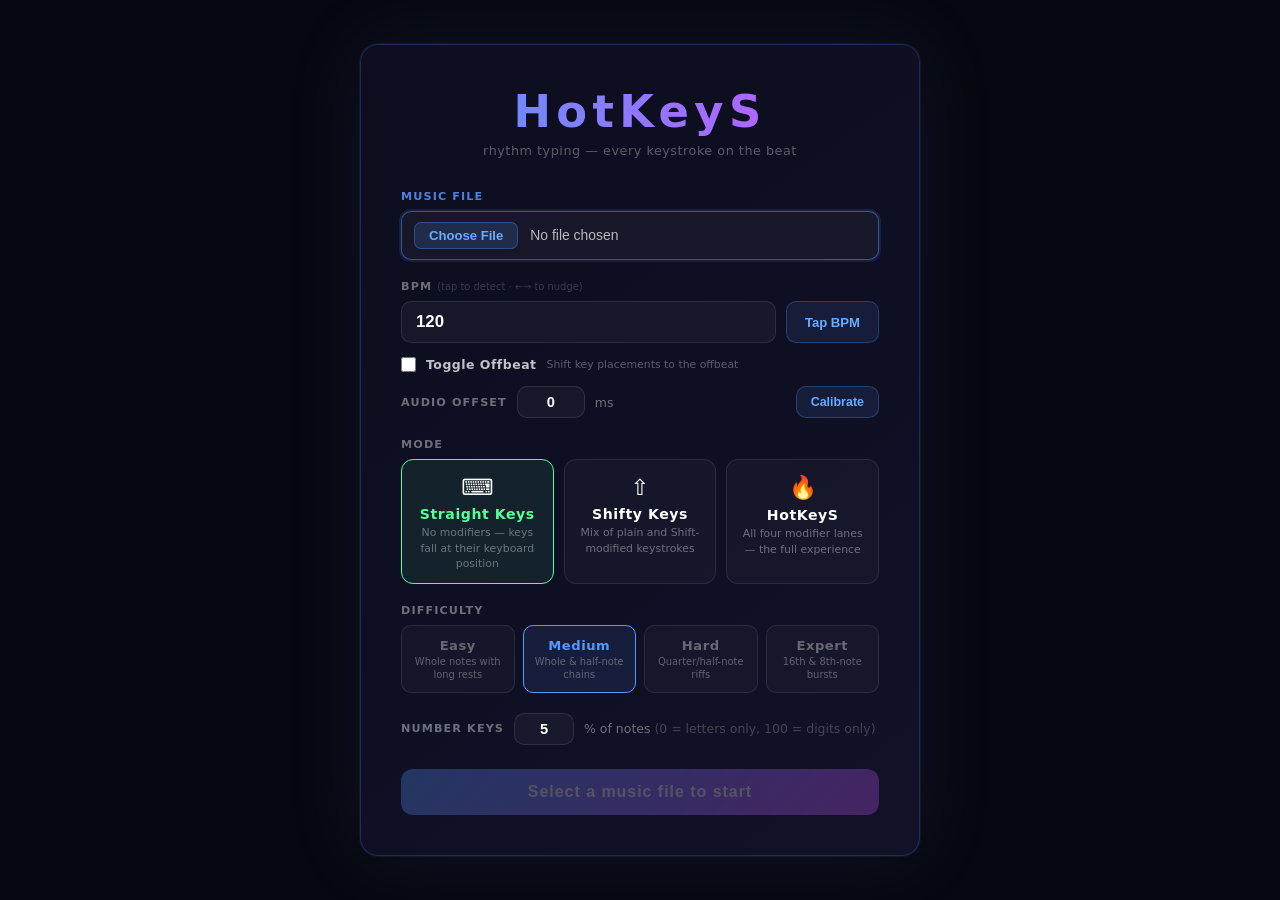
==== commit f31e9ce7: "AA: playing with difficulty algos" ====
--- a/hot-keys/keyhero.html
+++ b/hot-keys/keyhero.html
@@ -143,35 +143,30 @@
     .mode-card[data-mode="hotkeys"].active { border-color: #ff5599; background: rgba(255,85,153,0.08); }
     .mode-card[data-mode="hotkeys"].active .mc-name { color: #ff5599; }
 
-    /* Hotness selector */
-    .hotness-grid {
+    /* Difficulty selector */
+    .diff-grid {
       display: grid;
-      grid-template-columns: repeat(10, 1fr);
-      gap: 5px;
-    }
-
-    .heat-btn {
-      aspect-ratio: 1;
-      background: rgba(255,255,255,0.04);
+      grid-template-columns: repeat(4, 1fr);
+      gap: 8px;
+    }
+
+    .diff-btn {
+      padding: 12px 6px 10px;
+      background: rgba(255,255,255,0.03);
       border: 1px solid rgba(255,255,255,0.09);
-      border-radius: 7px;
+      border-radius: 10px;
       color: rgba(255,255,255,0.35);
       cursor: pointer;
-      font-size: 0.78rem;
-      font-weight: 700;
       text-align: center;
-      line-height: 1;
-      padding: 6px 0;
       user-select: none;
       transition: all 0.12s;
     }
-    .heat-btn:hover { background: rgba(255,255,255,0.1); color: rgba(255,255,255,0.8); }
-    .heat-btn.active {
-      background: linear-gradient(135deg, #ff6622, #ff2266);
-      border-color: transparent;
-      color: #fff;
-      box-shadow: 0 0 10px rgba(255,80,80,0.4);
-    }
+    .diff-btn:hover { background: rgba(255,255,255,0.07); color: rgba(255,255,255,0.75); }
+    .diff-btn .diff-name { font-size: 0.82rem; font-weight: 800; letter-spacing: 0.04em; }
+    .diff-btn .diff-desc { font-size: 0.62rem; color: rgba(255,255,255,0.32); margin-top: 3px; line-height: 1.3; }
+    .diff-btn.active .diff-name { color: var(--diff-color, #fff); }
+    .diff-btn.active { border-color: var(--diff-color, #fff); background: color-mix(in srgb, var(--diff-color, #fff) 10%, transparent); }
+    .diff-btn.kb-focus { box-shadow: 0 0 0 2px var(--diff-color, rgba(255,255,255,0.5)); }
 
     #startBtn {
       width: 100%;
@@ -193,7 +188,6 @@
 
     /* ── Keyboard focus indicators ──────────────────────────── */
     .mode-card.kb-focus  { box-shadow: 0 0 0 2px rgba(255,255,255,0.65); }
-    .heat-btn.kb-focus   { box-shadow: 0 0 0 2px #ff8844, 0 0 8px rgba(255,136,68,0.3); }
     #startBtn.kb-focus   { box-shadow: 0 4px 22px rgba(85,153,255,0.28), 0 0 0 2px rgba(255,255,255,0.7) !important; }
     .pbtn.kb-focus       { box-shadow: 0 0 0 2px rgba(255,255,255,0.75) !important; }
     .res-btns button.kb-focus { box-shadow: 0 0 0 2px rgba(255,255,255,0.65) !important; }
@@ -455,9 +449,9 @@
     </div>
   </div>
 
-  <div class="form-group" id="fgHotness">
-    <label class="form-label">Hotness <span style="color:rgba(255,255,255,0.28);font-size:0.62rem;text-transform:none;letter-spacing:0;font-weight:400;margin-left:6px">The difficulty! Higher number = more keys</span></label>
-    <div class="hotness-grid" id="hotnessGrid"></div>
+  <div class="form-group" id="fgDifficulty">
+    <label class="form-label">Difficulty</label>
+    <div class="diff-grid" id="diffGrid"></div>
   </div>
 
   <div class="form-group" id="fgNumPct">
@@ -535,7 +529,7 @@
 
 // ── HotKeyS (multi-lane) highway geometry ──────────────────
 const HWY_TOP    = 70;
-const HIT_ZONE_Y = 572;
+const HIT_ZONE_Y = 480;
 const HWY_H      = HIT_ZONE_Y - HWY_TOP;
 const TOP_W      = 220;
 const BOT_W      = 600;
@@ -544,7 +538,7 @@
 
 // ── Straight / Shifty lane geometry (perspective, GH-style) ─
 const FL_TOP    = 70;    // matches HWY_TOP for visual consistency
-const FL_HIT_Y  = 572;   // matches HIT_ZONE_Y
+const FL_HIT_Y  = 480;   // matches HIT_ZONE_Y
 const FL_H      = FL_HIT_Y - FL_TOP;
 const FL_TOP_W  = 120;   // highway width at vanishing point (narrow)
 const FL_BOT_W  = 380;   // highway width at hit zone (Guitar Hero scale)
@@ -567,52 +561,94 @@
 };
 
 
+// ── Keyboard visualization layout ─────────────────────────
+// Standard QWERTY rows with authentic stagger (in key-width units)
+const KB_ROWS = [
+  { chars: ['1','2','3','4','5','6','7','8','9','0'], stagger: 0    },
+  { chars: ['q','w','e','r','t','y','u','i','o','p'], stagger: 0.5  },
+  { chars: ['a','s','d','f','g','h','j','k','l'],     stagger: 0.75 },
+  { chars: ['z','x','c','v','b','n','m'],              stagger: 1.25 },
+];
+const KB_KEY_W  = 26;
+const KB_KEY_H  = 18;
+const KB_GAP_X  = 3;
+const KB_GAP_Y  = 3;
+const KB_STEP_X = KB_KEY_W + KB_GAP_X;   // 29
+const KB_STEP_Y = KB_KEY_H + KB_GAP_Y;   // 21
+// Left-pinned: sits in the left margin beside the highway
+const KB_LEFT   = 12;
+
 // ── Ctrl+key combos that interfere with the browser ───────
 const CTRL_BLACKLIST = new Set([
   'w','t','n','r','f','h','d','l','k','p','s','o','u','j',
   'q','b','e','g','i','1','2','3','4','5','6','7','8','9',
 ]);
 
-// ── Hotness levels 1-10 (index = hotness - 1) ─────────────
-// sub  = beat subdivision (lower = more notes)
-// den  = density (chance a grid slot gets a note)
-// hitM = hit-window multiplier (higher = more forgiving)
-// sub uses clean musical fractions (4→0.625); den/hitM are linear.
-const HOTNESS = [
-  { sub:4.00, den:0.55, hitM:2.2  },  // 1
-  { sub:3.00, den:0.58, hitM:2.0  },  // 2
-  { sub:2.00, den:0.62, hitM:1.7  },  // 3
-  { sub:1.50, den:0.65, hitM:1.5  },  // 4
-  { sub:1.00, den:0.68, hitM:1.3  },  // 5
-  { sub:0.75, den:0.70, hitM:1.1  },  // 6
-  { sub:0.50, den:0.72, hitM:0.90 },  // 7
-  { sub:0.33, den:0.73, hitM:0.75 },  // 8
-  { sub:0.25, den:0.75, hitM:0.62 },  // 9
-  { sub:0.17, den:0.77, hitM:0.50 },  // 10
-];
-
-// ── HotKeyS lane weights per hotness tier ─────────────────
-// As hotness increases, spread shifts into modifier lanes
-const LANE_WEIGHTS = [
-  [0.80, 0.12, 0.06, 0.02],  // 1
-  [0.72, 0.16, 0.08, 0.04],  // 2
-  [0.62, 0.20, 0.12, 0.06],  // 3
-  [0.52, 0.24, 0.16, 0.08],  // 4
-  [0.44, 0.28, 0.18, 0.10],  // 5
-  [0.36, 0.28, 0.22, 0.14],  // 6
-  [0.30, 0.28, 0.24, 0.18],  // 7
-  [0.28, 0.28, 0.24, 0.20],  // 8
-  [0.26, 0.26, 0.25, 0.23],  // 9
-  [0.25, 0.25, 0.25, 0.25],  // 10
-];
+// ── Difficulty definitions ─────────────────────────────────
+// Each difficulty drives chain-based note generation.
+// chains: weighted list of { sub (beat fraction), minLen, maxLen }
+// restBeats: [min, max] quarter-note beats of silence between chains
+// hitM: hit-window multiplier (higher = more forgiving)
+// laneWeights: HotKeyS modifier-lane distribution [none,shift,ctrl,alt]
+// shiftPct: fraction of Shifty-mode notes that require Shift (0–1)
+// hitM is uniform across all difficulties (Hard's window is the standard).
+const DIFFICULTY_DEFS = {
+  easy: {
+    label: 'Easy',   color: '#55ff99',
+    hitM: 1.0,
+    shiftPct: 0.25,
+    laneWeights: [0.80, 0.12, 0.06, 0.02],
+    chains: [
+      { sub: 4.0, minLen: 2, maxLen: 4, weight: 1.0 },   // whole notes only
+    ],
+    restBeats: [3, 5],
+  },
+  medium: {
+    label: 'Medium', color: '#5599ff',
+    hitM: 1.0,
+    shiftPct: 0.35,
+    laneWeights: [0.60, 0.24, 0.12, 0.04],
+    chains: [
+      { sub: 4.0, minLen: 2, maxLen: 3, weight: 0.20 },   // whole notes
+      { sub: 2.0, minLen: 4, maxLen: 7, weight: 0.55 },   // half notes (longer)
+      { sub: 1.0, minLen: 3, maxLen: 5, weight: 0.25 },   // quarter notes (new)
+    ],
+    restBeats: [2, 3],
+  },
+  hard: {
+    label: 'Hard',   color: '#ffaa44',
+    hitM: 1.0,
+    shiftPct: 0.40,
+    laneWeights: [0.44, 0.28, 0.18, 0.10],
+    chains: [
+      { sub: 1.0, minLen: 6, maxLen: 10, weight: 0.50 },  // quarter notes (longer)
+      { sub: 2.0, minLen: 4, maxLen:  7, weight: 0.30 },  // half notes (longer)
+      { sub: 4.0, minLen: 1, maxLen:  2, weight: 0.20 },  // whole-note breathers
+    ],
+    restBeats: [1, 2],
+  },
+  expert: {
+    label: 'Expert', color: '#ff5577',
+    hitM: 1.0,
+    shiftPct: 0.45,
+    laneWeights: [0.28, 0.28, 0.24, 0.20],
+    chains: [
+      { sub: 0.25, minLen: 4, maxLen: 8, weight: 0.35 },  // 16th notes
+      { sub: 0.50, minLen: 4, maxLen: 8, weight: 0.35 },  // 8th notes
+      { sub: 1.00, minLen: 2, maxLen: 5, weight: 0.30 },  // quarter notes
+    ],
+    restBeats: [0.5, 2],
+  },
+};
+const DIFF_KEYS = ['easy','medium','hard','expert'];
 
 // ═══════════════════════════════════════════════════════════
 //  GAME STATE
 // ═══════════════════════════════════════════════════════════
 
 let gameState = 'SETUP';
-let mode      = 'straight'; // 'straight' | 'shifty' | 'hotkeys'
-let hotness   = 5;          // 1-10
+let mode       = 'straight'; // 'straight' | 'shifty' | 'hotkeys'
+let difficulty = 'medium';   // 'easy' | 'medium' | 'hard' | 'expert'
 let notes        = [];
 let score        = 0;
 let combo        = 0;
@@ -621,12 +657,13 @@
 let hitFx        = [];
 let particles    = [];
 let laneFlash    = [0,0,0,0];
+let keyPressMap  = {}; // char → performance.now() of last press
 let heldMods     = { shift:false, ctrl:false, alt:false };
 let offbeat      = false;
 let audioOffset  = 0; // ms — positive shifts hit window later (compensates early-audio latency)
 
 // ── Keyboard navigation state ────────────────────────────────
-// Sections: 0=music 1=bpm 2=offbeat 3=offset 4=mode 5=hotness 6=numpct 7=start
+// Sections: 0=music 1=bpm 2=offbeat 3=offset 4=mode 5=difficulty 6=numpct 7=start
 let menuSection    = 0;
 let menuModeIdx    = 0;
 let pauseFocusIdx  = 0;
@@ -654,7 +691,7 @@
 
 function hitWindows() {
   const beatMs = 60000 / bpm;
-  const m = HOTNESS[hotness - 1].hitM;
+  const m = DIFFICULTY_DEFS[difficulty].hitM;
   return {
     perfect: clamp(beatMs * 0.11 * m, 16, 95),
     good:    clamp(beatMs * 0.22 * m, 32, 160),
@@ -663,9 +700,9 @@
 }
 
 function multiplier() {
-  if (combo >= 50) return 4;
-  if (combo >= 25) return 3;
-  if (combo >= 10) return 2;
+  if (combo >= 12) return 4;
+  if (combo >= 6)  return 3;
+  if (combo >= 3)  return 2;
   return 1;
 }
 
@@ -688,9 +725,8 @@
 // ═══════════════════════════════════════════════════════════
 
 function generateNotes() {
-  const h      = HOTNESS[hotness - 1];
+  const def    = DIFFICULTY_DEFS[difficulty];
   const beatMs = 60000 / bpm;
-  const stepMs = beatMs * h.sub;
   const leadIn = Math.max(2200, TRAVEL_MS * 1.05);
   const result = [];
   let id = 0;
@@ -701,42 +737,48 @@
       : 'abcdefghijklmnopqrstuvwxyz'[Math.floor(Math.random() * 26)];
   }
 
-  // HotKeyS lane picker
-  const lw = LANE_WEIGHTS[hotness - 1];
   function pickLane() {
+    const lw = def.laneWeights;
     const r = Math.random(); let c = 0;
     for (let i = 0; i < LANE_COUNT; i++) { c += lw[i]; if (r < c) return i; }
     return 0;
   }
 
-  let lastLane = -1, runLen = 0;
-
-  const offbeatShift = offbeat ? (beatMs / 2) : 0;
-
-  for (let t = leadIn + offbeatShift; t < songDuration - 1800; t += stepMs) {
-    if (Math.random() >= h.den) continue;
-
-    if (mode === 'straight') {
-      result.push({ id:id++, char:pickChar(), hitTime:t, state:'active', needsShift:false, lane:0 });
-    }
-    else if (mode === 'shifty') {
-      const needsShift = Math.random() < 0.40;
-      result.push({ id:id++, char:pickChar(), hitTime:t, state:'active', needsShift, lane:0 });
-    }
-    else { // hotkeys
-      let lane;
-      if (runLen > 0 && Math.random() < 0.40) { lane = lastLane; runLen--; }
-      else { lane = pickLane(); runLen = Math.random() < 0.22 ? Math.floor(Math.random()*3)+1 : 0; }
-      lastLane = lane;
+  function pickChain() {
+    const total = def.chains.reduce((s, c) => s + c.weight, 0);
+    let r = Math.random() * total;
+    for (const ch of def.chains) { r -= ch.weight; if (r <= 0) return ch; }
+    return def.chains[def.chains.length - 1];
+  }
+
+  let t = leadIn + (offbeat ? beatMs / 2 : 0);
+
+  while (t < songDuration - 2000) {
+    const chain  = pickChain();
+    const stepMs = beatMs * chain.sub;
+    const len    = chain.minLen + Math.floor(Math.random() * (chain.maxLen - chain.minLen + 1));
+
+    // In HotKeyS, half the time hold the same lane for the whole chain (feels like a chord riff)
+    const chainLane = (mode === 'hotkeys' && Math.random() < 0.5) ? pickLane() : -1;
+
+    for (let i = 0; i < len && t < songDuration - 2000; i++) {
+      const lane       = mode === 'hotkeys' ? (chainLane >= 0 ? chainLane : pickLane()) : 0;
+      const needsShift = mode === 'shifty'  ? Math.random() < def.shiftPct : false;
 
       let char, tries = 0;
       do { char = pickChar(); tries++; }
       while (lane === 2 && CTRL_BLACKLIST.has(char) && tries < 20);
-      if (lane === 2 && CTRL_BLACKLIST.has(char)) lane = 0;
-
-      result.push({ id:id++, char, lane, hitTime:t, state:'active', needsShift:false });
-    }
-  }
+      if (lane === 2 && CTRL_BLACKLIST.has(char)) continue;
+
+      result.push({ id: id++, char, lane, hitTime: t, state: 'active', needsShift });
+      t += stepMs;
+    }
+
+    // Deliberate rest between chains — gives the "riff then breathe" feel
+    const [minR, maxR] = def.restBeats;
+    t += beatMs * (minR + Math.random() * (maxR - minR));
+  }
+
   return result;
 }
 
@@ -772,7 +814,7 @@
         if (menuSection === 1) { bpm = Math.max(40, bpm - 1); document.getElementById('bpmInput').value = bpm; }
         if (menuSection === 3) { audioOffset = Math.max(-150, audioOffset - 5); document.getElementById('audioOffsetInput').value = audioOffset; }
         if (menuSection === 4) applyMenuMode((menuModeIdx + 2) % 3);
-        if (menuSection === 5) applyHotness(Math.max(1, hotness - 1));
+        if (menuSection === 5) applyDifficulty(DIFF_KEYS[(DIFF_KEYS.indexOf(difficulty) + 3) % 4]);
         if (menuSection === 6) { numericPct = Math.max(0, numericPct - 1); document.getElementById('numPctInput').value = numericPct; }
         return;
       }
@@ -781,7 +823,7 @@
         if (menuSection === 1) { bpm = Math.min(300, bpm + 1); document.getElementById('bpmInput').value = bpm; }
         if (menuSection === 3) { audioOffset = Math.min(150, audioOffset + 5); document.getElementById('audioOffsetInput').value = audioOffset; }
         if (menuSection === 4) applyMenuMode((menuModeIdx + 1) % 3);
-        if (menuSection === 5) applyHotness(Math.min(10, hotness + 1));
+        if (menuSection === 5) applyDifficulty(DIFF_KEYS[(DIFF_KEYS.indexOf(difficulty) + 1) % 4]);
         if (menuSection === 6) { numericPct = Math.min(100, numericPct + 1); document.getElementById('numPctInput').value = numericPct; }
         return;
       }
@@ -823,9 +865,17 @@
 
   if (gameState !== 'PLAYING') return;
 
-  const key = e.key.toLowerCase();
+  // Shift+number fires a symbol key (!, @, #…). Map back to the base digit for Shifty mode.
+  const SHIFT_SYMBOLS = {'!':'1','@':'2','#':'3','$':'4','%':'5','^':'6','&':'7','*':'8','(':'9',')':'0'};
+  const rawKey = e.key.toLowerCase();
+  const key = (mode === 'shifty' && e.shiftKey && SHIFT_SYMBOLS[e.key])
+    ? SHIFT_SYMBOLS[e.key]
+    : rawKey;
+
   if (!/^[a-z0-9]$/.test(key)) return;
   e.preventDefault();
+
+  keyPressMap[key] = performance.now();
 
   if (mode === 'straight') {
     // No modifier required — but don't match if a modifier is held to avoid accidental triggers
@@ -834,7 +884,6 @@
   }
   else if (mode === 'shifty') {
     if (e.ctrlKey || e.altKey) return; // ignore Ctrl/Alt in Shifty
-    if (!/^[a-z]$/.test(key)) return;
     processHitFlat(key, e.shiftKey);
   }
   else { // hotkeys
@@ -1013,6 +1062,7 @@
 
   drawNextNote();
   drawMultBar();
+  drawKeyboard(nowMs);
   drawHUD(nowMs);
   drawParticleLayer();
   drawFxLayer();
@@ -1148,7 +1198,7 @@
   ctx.beginPath(); ctx.moveTo(bb.sx,HIT_ZONE_Y); ctx.lineTo(bb.sx+bb.w,HIT_ZONE_Y); ctx.stroke();
   ctx.restore();
 
-  const btnH=84, btnY=HIT_ZONE_Y+5, pad=6;
+  const btnH=84, btnY=HIT_ZONE_Y - Math.round(btnH/2), pad=6;
   for (let i=0; i<LANE_COUNT; i++) {
     const bx=bb.sx+i*bb.lw, lane=LANES[i], fl=laneFlash[i];
     const isHeld=(i===1&&heldMods.shift)||(i===2&&heldMods.ctrl)||(i===3&&heldMods.alt);
@@ -1362,7 +1412,7 @@
   const boxW = modLabel ? 120 : 82;
   const boxH = modLabel ? 54 : 44;
   const boxX = cx - boxW / 2;
-  const boxY = isHotkeys ? HIT_ZONE_Y + 5 + 84 + 8 : FL_HIT_Y + 16;
+  const boxY = isHotkeys ? HIT_ZONE_Y + Math.round(84/2) + 8 : FL_HIT_Y + 16;
   const r = 10;
 
   ctx.save();
@@ -1439,10 +1489,10 @@
   const segH = barH / 4;
 
   const TIERS = [
-    { min: 0,  span: 10, color: '#5599ff', label: '×1' },
-    { min: 10, span: 15, color: '#55ff99', label: '×2' },
-    { min: 25, span: 25, color: '#ffaa44', label: '×3' },
-    { min: 50, span:  1, color: '#ff5599', label: '×4' },
+    { min: 0,  span:  5, color: '#5599ff', label: '×1' },
+    { min: 5,  span:  8, color: '#55ff99', label: '×2' },
+    { min: 13, span: 12, color: '#ffaa44', label: '×3' },
+    { min: 25, span:  1, color: '#ff5599', label: '×4' },
   ];
 
   ctx.save();
@@ -1459,7 +1509,7 @@
     const t      = TIERS[i];
     const segBot = botY - i * segH;
     const fillPct = i === 3
-      ? (combo >= 50 ? 1 : 0)
+      ? (combo >= 25 ? 1 : 0)
       : combo >= t.min + t.span ? 1
         : combo > t.min ? (combo - t.min) / t.span
         : 0;
@@ -1501,12 +1551,112 @@
 
   // Glow on active segment
   if (combo > 0) {
-    const ai  = combo >= 50 ? 3 : combo >= 25 ? 2 : combo >= 10 ? 1 : 0;
+    const ai  = combo >= 25 ? 3 : combo >= 13 ? 2 : combo >= 5 ? 1 : 0;
     const t   = TIERS[ai];
     ctx.shadowColor = t.color; ctx.shadowBlur = 12;
     ctx.strokeStyle = t.color + 'bb'; ctx.lineWidth = 1.5;
     ctx.strokeRect(barX, botY - (ai + 1) * segH, barW, segH);
   }
+
+  ctx.restore();
+}
+
+// ─── Keyboard glow visualization ────────────────────────────
+
+function drawKeyboard(nowMs) {
+  // Bottom of upper-left quadrant: anchor bottom edge ~62% down the highway height
+  const kbBottom = Math.round(HWY_TOP + (HIT_ZONE_Y - HWY_TOP) * 0.62);
+  const kbTop    = kbBottom - 4 * KB_STEP_Y;
+
+  // Build glow map: char → { glow: 0–1, color }
+  // For each active note, compute how bright its key should be.
+  const glowMap = {};
+  for (const n of notes) {
+    if (n.state !== 'active') continue;
+    const c = n.char.toLowerCase();
+    const timeLeft = n.hitTime - nowMs;
+    if (timeLeft < -250) continue;
+
+    let glow;
+    if (timeLeft > 0) {
+      // Build from 0 (far away) to 1 (at hit zone). Use sqrt for a
+      // slow-then-fast ramp so the flash feels reactive near the hit.
+      glow = Math.sqrt(clamp(1 - timeLeft / TRAVEL_MS, 0, 1));
+    } else {
+      // Brief tail after the hit window — fades over 250 ms
+      glow = Math.max(0, 1 + timeLeft / 250);
+    }
+
+    const color = mode === 'hotkeys'
+      ? LANES[n.lane].color
+      : (n.needsShift ? '#ffaa44' : '#55aaff');
+
+    if (!glowMap[c] || glow > glowMap[c].glow) {
+      glowMap[c] = { glow, color };
+    }
+  }
+
+  ctx.save();
+  ctx.textAlign    = 'center';
+  ctx.textBaseline = 'middle';
+
+  KB_ROWS.forEach((row, ri) => {
+    const rowY = kbTop + ri * KB_STEP_Y;
+    const rowX = KB_LEFT + row.stagger * KB_STEP_X;
+
+    row.chars.forEach((ch, ci) => {
+      const kx  = rowX + ci * KB_STEP_X;
+      const ky  = rowY;
+      const gl  = glowMap[ch];
+      const glow  = gl ? gl.glow  : 0;
+      const color = gl ? gl.color : '#ffffff';
+      const r = 6;
+
+      // Key-press flash: bright green, decays over 180 ms
+      const pressAge  = keyPressMap[ch] != null ? performance.now() - keyPressMap[ch] : Infinity;
+      const pressGlow = clamp(1 - pressAge / 180, 0, 1);
+      const PRESS_COL = '#55ff99';
+
+      // Press flash takes priority over the approach glow
+      const activeColor = pressGlow > 0 ? PRESS_COL : color;
+      const activeGlow  = pressGlow > 0 ? pressGlow : glow;
+      const isActive    = activeGlow > 0;
+
+      ctx.shadowBlur = 0;
+
+      // Key fill
+      ctx.fillStyle = isActive
+        ? activeColor + Math.round((0.04 + activeGlow * 0.28) * 255).toString(16).padStart(2,'0')
+        : 'rgba(255,255,255,0.03)';
+      rrect(ctx, kx, ky, KB_KEY_W, KB_KEY_H, r); ctx.fill();
+
+      // Outer glow
+      if (activeGlow > 0.05) {
+        ctx.shadowColor = activeColor;
+        ctx.shadowBlur  = 6 + activeGlow * 22;
+        ctx.strokeStyle = activeColor + Math.round(activeGlow * 0.55 * 255).toString(16).padStart(2,'0');
+        ctx.lineWidth   = 1;
+        rrect(ctx, kx, ky, KB_KEY_W, KB_KEY_H, r); ctx.stroke();
+        ctx.shadowBlur = 0;
+      }
+
+      // Border
+      ctx.strokeStyle = isActive
+        ? activeColor + Math.round((0.14 + activeGlow * 0.66) * 255).toString(16).padStart(2,'0')
+        : 'rgba(255,255,255,0.07)';
+      ctx.lineWidth = isActive ? 1 + activeGlow * 0.8 : 1;
+      rrect(ctx, kx, ky, KB_KEY_W, KB_KEY_H, r); ctx.stroke();
+
+      // Key label
+      ctx.shadowColor = isActive ? activeColor : 'transparent';
+      ctx.shadowBlur  = activeGlow > 0.05 ? activeGlow * 10 : 0;
+      ctx.fillStyle   = isActive
+        ? activeColor + Math.round((0.25 + activeGlow * 0.75) * 255).toString(16).padStart(2,'0')
+        : 'rgba(255,255,255,0.16)';
+      ctx.font = `bold 13px 'Consolas',monospace`;
+      ctx.fillText(ch.toUpperCase(), kx + KB_KEY_W / 2, ky + KB_KEY_H / 2);
+    });
+  });
 
   ctx.restore();
 }
@@ -1532,10 +1682,10 @@
   }
 
   if (combo > 0) {
-    const streakColor = combo >= 50 ? '#ff5599' : combo >= 25 ? '#ffaa44' : combo >= 10 ? '#55ff99' : 'rgba(255,255,255,0.38)';
+    const streakColor = combo >= 25 ? '#ff5599' : combo >= 13 ? '#ffaa44' : combo >= 5 ? '#55ff99' : 'rgba(255,255,255,0.38)';
     ctx.font = '11px "Segoe UI"';
     ctx.fillStyle = streakColor;
-    ctx.shadowColor = streakColor; ctx.shadowBlur = combo >= 10 ? 6 : 0;
+    ctx.shadowColor = streakColor; ctx.shadowBlur = combo >= 5 ? 6 : 0;
     ctx.fillText(`${combo} streak`, CW-20, 67);
   }
 
@@ -1550,7 +1700,7 @@
     const sz=clamp(22+combo*0.12,22,42);
     ctx.font=`bold ${sz}px "Consolas",monospace`;
     ctx.textAlign='center'; ctx.textBaseline='top';
-    const cc=combo>=50?'#ff5599':combo>=25?'#ffaa44':combo>=10?'#55ff99':'#fff';
+    const cc=combo>=25?'#ff5599':combo>=13?'#ffaa44':combo>=5?'#55ff99':'#fff';
     ctx.fillStyle=cc; ctx.shadowColor=cc; ctx.shadowBlur=14;
     ctx.fillText(`${combo}x`, CW/2, 10);
   }
@@ -1569,7 +1719,7 @@
 
   const modeName = mode==='straight'?'Straight Keys':mode==='shifty'?'Shifty Keys':'HotKeyS';
   ctx.font='10px "Segoe UI"'; ctx.fillStyle='rgba(255,255,255,0.22)';
-  ctx.fillText(`${bpm} BPM  ·  ${modeName}  ·  🔥${hotness}`, 20, 38);
+  ctx.fillText(`${bpm} BPM  ·  ${modeName}  ·  ${DIFFICULTY_DEFS[difficulty].label}`, 20, 38);
 
   ctx.restore();
 }
@@ -1615,7 +1765,7 @@
 // ═══════════════════════════════════════════════════════════
 
 async function beginGame() {
-  score=0; combo=0; maxCombo=0; perfects=0; goods=0; oks=0; misses=0;
+  score=0; combo=0; maxCombo=0; perfects=0; goods=0; oks=0; misses=0; keyPressMap={};
   hitFx=[]; particles=[]; laneFlash=[0,0,0,0];
   heldMods={shift:false,ctrl:false,alt:false};
   notes = generateNotes();
@@ -1675,15 +1825,15 @@
   const gc={S:'#ffdd55',A:'#55ff99',B:'#5599ff',C:'#ffaa44',D:'#cc55ff',F:'#ff5577'};
   const modeName=mode==='straight'?'Straight Keys':mode==='shifty'?'Shifty Keys':'HotKeyS';
 
-  // High score (keyed by songTitle + mode + hotness)
-  const hsKey=`hs:${songTitle||''}:${mode}:${hotness}`;
+  // High score (keyed by songTitle + mode + difficulty)
+  const hsKey=`hs:${songTitle||''}:${mode}:${difficulty}`;
   const prev=parseInt(localStorage.getItem(hsKey)||'0',10);
   const isNew=score>prev;
   if(isNew) localStorage.setItem(hsKey,score);
 
   document.getElementById('resNew').classList.toggle('show',isNew);
   document.getElementById('resSongName').textContent=songTitle||'Unknown Track';
-  document.getElementById('resMeta').textContent=`${modeName}  ·  🔥${hotness}  ·  ${bpm} BPM`;
+  document.getElementById('resMeta').textContent=`${modeName}  ·  ${DIFFICULTY_DEFS[difficulty].label}  ·  ${bpm} BPM`;
 
   // Re-trigger grade animation by replacing the element clone trick
   const gradeEl=document.getElementById('resGrade');
@@ -1767,9 +1917,9 @@
   updateMenuFocus();
 }
 
-function applyHotness(n) {
-  hotness = n;
-  document.querySelectorAll('.heat-btn').forEach(b => b.classList.toggle('active', +b.dataset.h === n));
+function applyDifficulty(key) {
+  difficulty = key;
+  document.querySelectorAll('.diff-btn').forEach(b => b.classList.toggle('active', b.dataset.diff === key));
   updateMenuFocus();
 }
 
@@ -1778,15 +1928,15 @@
   const fgMap = { 0:'fgMusic', 1:'fgBpm', 2:'fgOffbeat', 3:'fgOffset', 6:'fgNumPct' };
   for (const [sec, id] of Object.entries(fgMap))
     document.getElementById(id).classList.toggle('kb-focus', menuSection === +sec);
-  document.getElementById('fgHotness').classList.toggle('kb-focus', menuSection === 5);
+  document.getElementById('fgDifficulty').classList.toggle('kb-focus', menuSection === 5);
 
   // Mode cards (section 4)
   document.querySelectorAll('.mode-card').forEach((c, i) =>
     c.classList.toggle('kb-focus', menuSection === 4 && i === menuModeIdx));
 
-  // Hotness (section 5)
-  document.querySelectorAll('.heat-btn').forEach(b =>
-    b.classList.toggle('kb-focus', menuSection === 5 && +b.dataset.h === hotness));
+  // Difficulty (section 5)
+  document.querySelectorAll('.diff-btn').forEach(b =>
+    b.classList.toggle('kb-focus', menuSection === 5 && b.dataset.diff === difficulty));
 
   // Start (section 7)
   document.getElementById('startBtn').classList.toggle('kb-focus', menuSection === 7);
@@ -1806,17 +1956,25 @@
 //  SETUP UI
 // ═══════════════════════════════════════════════════════════
 
-// Build hotness grid
+// Build difficulty grid
 (function() {
-  const grid = document.getElementById('hotnessGrid');
-  for (let i=1; i<=10; i++) {
+  const DESCS = {
+    easy:   'Whole notes with long rests',
+    medium: 'Whole & half-note chains',
+    hard:   'Quarter/half-note riffs',
+    expert: '16th & 8th-note bursts',
+  };
+  const grid = document.getElementById('diffGrid');
+  DIFF_KEYS.forEach(key => {
+    const def = DIFFICULTY_DEFS[key];
     const btn = document.createElement('div');
-    btn.className = 'heat-btn' + (i===hotness?' active':'');
-    btn.textContent = i;
-    btn.dataset.h = i;
-    btn.addEventListener('click', () => { menuSection = 5; applyHotness(i); });
+    btn.className = 'diff-btn' + (key === difficulty ? ' active' : '');
+    btn.dataset.diff = key;
+    btn.style.setProperty('--diff-color', def.color);
+    btn.innerHTML = `<div class="diff-name">${def.label}</div><div class="diff-desc">${DESCS[key]}</div>`;
+    btn.addEventListener('click', () => { menuSection = 5; applyDifficulty(key); });
     grid.appendChild(btn);
-  }
+  });
 })();
 
 // Mode cards
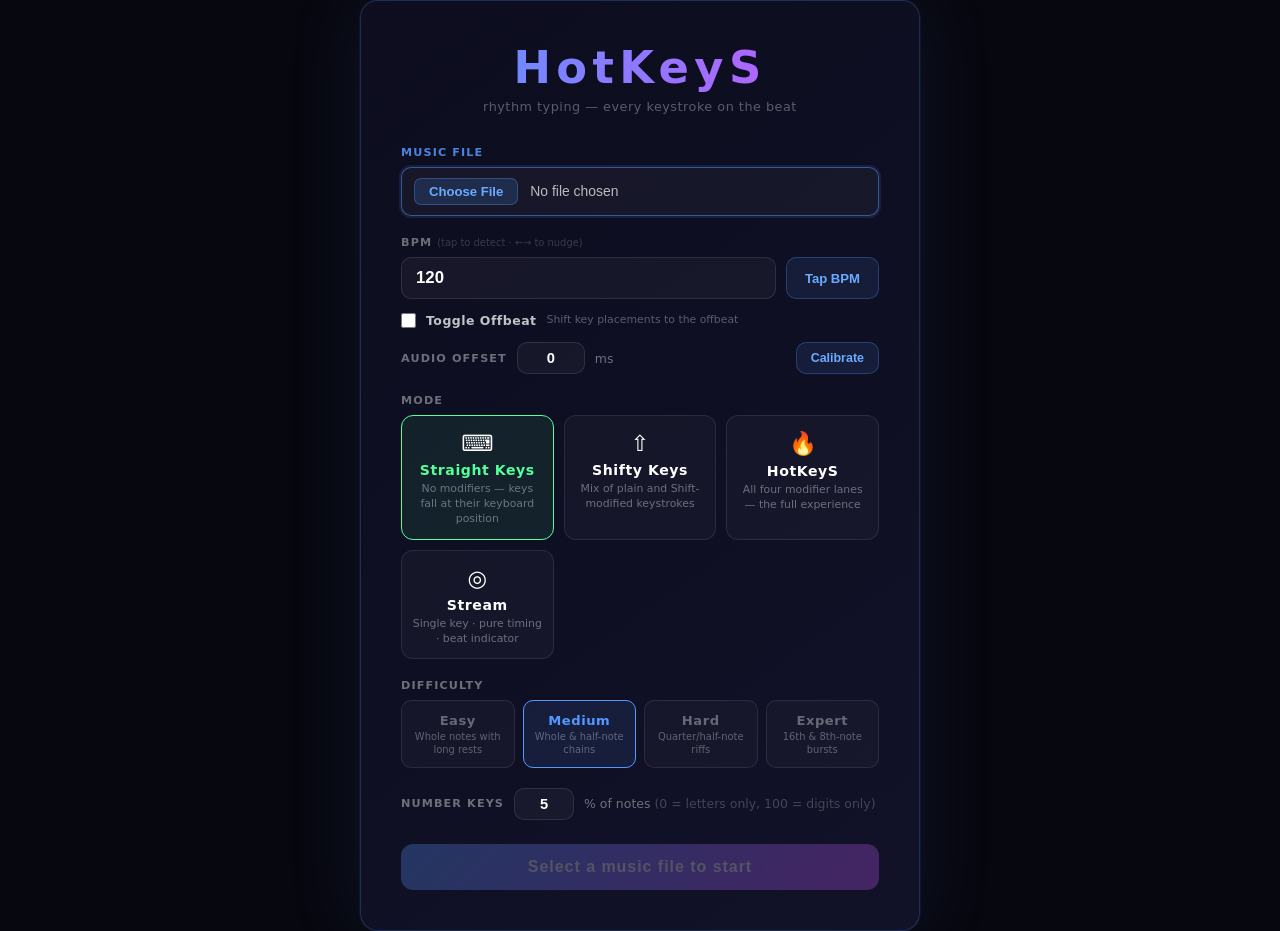
==== commit f1800299: "AA: add stream mode and rework algos based on measures" ====
--- a/hot-keys/keyhero.html
+++ b/hot-keys/keyhero.html
@@ -142,6 +142,8 @@
     .mode-card[data-mode="shifty"].active  .mc-name { color: #ffdd55; }
     .mode-card[data-mode="hotkeys"].active { border-color: #ff5599; background: rgba(255,85,153,0.08); }
     .mode-card[data-mode="hotkeys"].active .mc-name { color: #ff5599; }
+    .mode-card[data-mode="stream"].active  { border-color: #aaddff; background: rgba(170,221,255,0.08); }
+    .mode-card[data-mode="stream"].active  .mc-name { color: #aaddff; }
 
     /* Difficulty selector */
     .diff-grid {
@@ -445,6 +447,11 @@
         <div class="mc-icon">🔥</div>
         <div class="mc-name">HotKeyS</div>
         <div class="mc-desc">All four modifier lanes — the full experience</div>
+      </div>
+      <div class="mode-card" data-mode="stream">
+        <div class="mc-icon">◎</div>
+        <div class="mc-name">Stream</div>
+        <div class="mc-desc">Single key · pure timing · beat indicator</div>
       </div>
     </div>
   </div>
@@ -592,52 +599,47 @@
 // laneWeights: HotKeyS modifier-lane distribution [none,shift,ctrl,alt]
 // shiftPct: fraction of Shifty-mode notes that require Shift (0–1)
 // hitM is uniform across all difficulties (Hard's window is the standard).
+// phraseWeights arrays map to grid types: [rest, whole, half, quarter, eighth, sixteenth]
 const DIFFICULTY_DEFS = {
   easy: {
     label: 'Easy',   color: '#55ff99',
     hitM: 1.0,
     shiftPct: 0.25,
     laneWeights: [0.80, 0.12, 0.06, 0.02],
-    chains: [
-      { sub: 4.0, minLen: 2, maxLen: 4, weight: 1.0 },   // whole notes only
-    ],
-    restBeats: [3, 5],
+    phraseWeights: {
+      early: [0.15, 0.75, 0.10, 0.00, 0.00, 0.00],
+      late:  [0.20, 0.25, 0.55, 0.00, 0.00, 0.00],
+    },
   },
   medium: {
     label: 'Medium', color: '#5599ff',
     hitM: 1.0,
     shiftPct: 0.35,
     laneWeights: [0.60, 0.24, 0.12, 0.04],
-    chains: [
-      { sub: 4.0, minLen: 2, maxLen: 3, weight: 0.20 },   // whole notes
-      { sub: 2.0, minLen: 4, maxLen: 7, weight: 0.55 },   // half notes (longer)
-      { sub: 1.0, minLen: 3, maxLen: 5, weight: 0.25 },   // quarter notes (new)
-    ],
-    restBeats: [2, 3],
+    phraseWeights: {
+      early: [0.10, 0.10, 0.70, 0.10, 0.00, 0.00],
+      late:  [0.05, 0.05, 0.35, 0.55, 0.00, 0.00],
+    },
   },
   hard: {
     label: 'Hard',   color: '#ffaa44',
     hitM: 1.0,
     shiftPct: 0.40,
     laneWeights: [0.44, 0.28, 0.18, 0.10],
-    chains: [
-      { sub: 1.0, minLen: 6, maxLen: 10, weight: 0.50 },  // quarter notes (longer)
-      { sub: 2.0, minLen: 4, maxLen:  7, weight: 0.30 },  // half notes (longer)
-      { sub: 4.0, minLen: 1, maxLen:  2, weight: 0.20 },  // whole-note breathers
-    ],
-    restBeats: [1, 2],
+    phraseWeights: {
+      early: [0.05, 0.05, 0.65, 0.25, 0.00, 0.00],
+      late:  [0.00, 0.05, 0.15, 0.70, 0.10, 0.00],
+    },
   },
   expert: {
     label: 'Expert', color: '#ff5577',
     hitM: 1.0,
     shiftPct: 0.45,
     laneWeights: [0.28, 0.28, 0.24, 0.20],
-    chains: [
-      { sub: 0.25, minLen: 4, maxLen: 8, weight: 0.35 },  // 16th notes
-      { sub: 0.50, minLen: 4, maxLen: 8, weight: 0.35 },  // 8th notes
-      { sub: 1.00, minLen: 2, maxLen: 5, weight: 0.30 },  // quarter notes
-    ],
-    restBeats: [0.5, 2],
+    phraseWeights: {
+      early: [0.00, 0.00, 0.05, 0.25, 0.70, 0.00],
+      late:  [0.00, 0.00, 0.00, 0.15, 0.70, 0.15],
+    },
   },
 };
 const DIFF_KEYS = ['easy','medium','hard','expert'];
@@ -647,7 +649,8 @@
 // ═══════════════════════════════════════════════════════════
 
 let gameState = 'SETUP';
-let mode       = 'straight'; // 'straight' | 'shifty' | 'hotkeys'
+let mode       = 'straight'; // 'straight' | 'shifty' | 'hotkeys' | 'stream'
+let streamAnchorMs = 0; // hitTime of the first stream note, used by beat indicator
 let difficulty = 'medium';   // 'easy' | 'medium' | 'hard' | 'expert'
 let notes        = [];
 let score        = 0;
@@ -724,12 +727,58 @@
 //  NOTE GENERATION
 // ═══════════════════════════════════════════════════════════
 
+function getStreamStepMs() {
+  const step16 = (60000 / bpm) / 4;
+  switch (difficulty) {
+    case 'easy':   return step16 * 16; // whole note
+    case 'medium': return step16 * 8;  // half note
+    case 'hard':   return step16 * 4;  // quarter note
+    case 'expert': return step16 * 2;  // 8th note
+    default:       return step16 * 4;
+  }
+}
+
 function generateNotes() {
-  const def    = DIFFICULTY_DEFS[difficulty];
-  const beatMs = 60000 / bpm;
-  const leadIn = Math.max(2200, TRAVEL_MS * 1.05);
-  const result = [];
+  if (mode === 'stream') {
+    const beatMs  = 60000 / bpm;
+    const stepMs  = getStreamStepMs();
+    const rawLeadIn = Math.max(2200, TRAVEL_MS * 1.05);
+    // Snap to the next beat boundary so the stream starts exactly on a beat
+    const snappedLeadIn = Math.ceil(rawLeadIn / beatMs) * beatMs;
+    const offbeatShift  = offbeat ? beatMs / 2 : 0;
+    const songEnd = songDuration - 2000;
+    const result  = [];
+    let id = 0, t = snappedLeadIn + offbeatShift;
+    streamAnchorMs = t; // record for beat indicator phase
+    while (t < songEnd) {
+      const char = Math.random() * 100 < numericPct
+        ? '0123456789'[Math.floor(Math.random() * 10)]
+        : 'abcdefghijklmnopqrstuvwxyz'[Math.floor(Math.random() * 26)];
+      result.push({ id: id++, char, lane: 0, hitTime: t, state: 'active', needsShift: false });
+      t += stepMs;
+    }
+    return result;
+  }
+
+  const def      = DIFFICULTY_DEFS[difficulty];
+  const beatMs   = 60000 / bpm;
+  const step16   = beatMs / 4;        // one 16th-note duration
+  const measureMs = step16 * 16;      // one 4/4 measure
+  const WARMUP   = 5;                 // silent measures before notes begin
+  const leadIn   = Math.max(2200, TRAVEL_MS * 1.05);
+  const result   = [];
   let id = 0;
+
+  // 16th-note grid positions within one measure (0 = beat 1, 4 = beat 2, 8 = beat 3, 12 = beat 4)
+  const GRIDS = {
+    rest:      [],
+    whole:     [0],
+    half:      [0, 8],
+    quarter:   [0, 4, 8, 12],
+    eighth:    [0, 2, 4, 6, 8, 10, 12, 14],
+    sixteenth: [0,1,2,3,4,5,6,7,8,9,10,11,12,13,14,15],
+  };
+  const GRID_KEYS = ['rest','whole','half','quarter','eighth','sixteenth'];
 
   function pickChar() {
     return Math.random() * 100 < numericPct
@@ -744,41 +793,58 @@
     return 0;
   }
 
-  function pickChain() {
-    const total = def.chains.reduce((s, c) => s + c.weight, 0);
+  function pickGrid(progress) {
+    const early = def.phraseWeights.early;
+    const late  = def.phraseWeights.late;
+    const weights = GRID_KEYS.map((_, i) => early[i] + (late[i] - early[i]) * progress);
+    const total = weights.reduce((s, w) => s + w, 0);
     let r = Math.random() * total;
-    for (const ch of def.chains) { r -= ch.weight; if (r <= 0) return ch; }
-    return def.chains[def.chains.length - 1];
-  }
-
-  let t = leadIn + (offbeat ? beatMs / 2 : 0);
-
-  while (t < songDuration - 2000) {
-    const chain  = pickChain();
-    const stepMs = beatMs * chain.sub;
-    const len    = chain.minLen + Math.floor(Math.random() * (chain.maxLen - chain.minLen + 1));
-
-    // In HotKeyS, half the time hold the same lane for the whole chain (feels like a chord riff)
-    const chainLane = (mode === 'hotkeys' && Math.random() < 0.5) ? pickLane() : -1;
-
-    for (let i = 0; i < len && t < songDuration - 2000; i++) {
-      const lane       = mode === 'hotkeys' ? (chainLane >= 0 ? chainLane : pickLane()) : 0;
-      const needsShift = mode === 'shifty'  ? Math.random() < def.shiftPct : false;
-
-      let char, tries = 0;
-      do { char = pickChar(); tries++; }
-      while (lane === 2 && CTRL_BLACKLIST.has(char) && tries < 20);
-      if (lane === 2 && CTRL_BLACKLIST.has(char)) continue;
-
-      result.push({ id: id++, char, lane, hitTime: t, state: 'active', needsShift });
-      t += stepMs;
-    }
-
-    // Deliberate rest between chains — gives the "riff then breathe" feel
-    const [minR, maxR] = def.restBeats;
-    t += beatMs * (minR + Math.random() * (maxR - minR));
-  }
-
+    for (let i = 0; i < GRID_KEYS.length; i++) {
+      r -= weights[i];
+      if (r <= 0) return GRID_KEYS[i];
+    }
+    return 'whole';
+  }
+
+  const offbeatShift = offbeat ? step16 * 2 : 0; // shift by one 8th note
+  const songEnd      = songDuration - 2000;
+  const contentStart = leadIn + WARMUP * measureMs;
+  const contentMs    = songEnd - contentStart;
+
+  let t = contentStart + offbeatShift;
+
+  while (t < songEnd) {
+    const progress  = Math.min(1, (t - contentStart) / contentMs);
+    const gridKey   = pickGrid(progress);
+    const grid      = GRIDS[gridKey];
+    const phraseLen = Math.random() < 0.67 ? 4 : 2; // mostly 4-measure phrases
+
+    // In HotKeyS, 50% chance to lock the modifier lane for the whole phrase
+    const phraseLane = (mode === 'hotkeys' && Math.random() < 0.5) ? pickLane() : -1;
+
+    for (let m = 0; m < phraseLen; m++) {
+      const mStart = t + m * measureMs;
+      if (mStart >= songEnd) break;
+      for (const pos of grid) {
+        const hitTime = mStart + pos * step16;
+        if (hitTime >= songEnd) break;
+
+        const lane       = mode === 'hotkeys' ? (phraseLane >= 0 ? phraseLane : pickLane()) : 0;
+        const needsShift = mode === 'shifty'  ? Math.random() < def.shiftPct : false;
+
+        let char, tries = 0;
+        do { char = pickChar(); tries++; }
+        while (lane === 2 && CTRL_BLACKLIST.has(char) && tries < 20);
+        if (lane === 2 && CTRL_BLACKLIST.has(char)) continue;
+
+        result.push({ id: id++, char, lane, hitTime, state: 'active', needsShift });
+      }
+    }
+
+    t += phraseLen * measureMs;
+  }
+
+  result.sort((a, b) => a.hitTime - b.hitTime);
   return result;
 }
 
@@ -886,6 +952,10 @@
     if (e.ctrlKey || e.altKey) return; // ignore Ctrl/Alt in Shifty
     processHitFlat(key, e.shiftKey);
   }
+  else if (mode === 'stream') {
+    if (e.shiftKey || e.ctrlKey || e.altKey) return;
+    processHitFlat(key, false);
+  }
   else { // hotkeys
     const lane = laneFromEvent(e);
     if (lane === -1) return;
@@ -1063,6 +1133,7 @@
   drawNextNote();
   drawMultBar();
   drawKeyboard(nowMs);
+  if (mode === 'stream') drawBeatIndicator(nowMs);
   drawHUD(nowMs);
   drawParticleLayer();
   drawFxLayer();
@@ -1665,6 +1736,44 @@
 //  RENDERING — shared HUD, particles, fx, countdown
 // ═══════════════════════════════════════════════════════════
 
+function drawBeatIndicator(nowMs) {
+  const stepMs  = getStreamStepMs();
+  // Phase: 0 = beat moment, increases toward stepMs
+  // streamAnchorMs is the hitTime of the first note — keeps indicator locked to notes
+  const phase   = ((nowMs - streamAnchorMs) % stepMs + stepMs) % stepMs;
+  const pulse   = clamp(1 - phase / (stepMs * 0.3), 0, 1);
+
+  // Sit to the left of the flat highway; highway left edge ≈ (CW - FL_BOT_W)/2 = 260
+  const cx = 210, cy = FL_HIT_Y;
+  const baseR = 14, r = baseR + pulse * 9;
+  const col = DIFFICULTY_DEFS[difficulty].color;
+
+  ctx.save();
+
+  // Outer glow
+  if (pulse > 0.05) {
+    const g = ctx.createRadialGradient(cx, cy, 0, cx, cy, r * 2.8);
+    g.addColorStop(0, col + 'aa');
+    g.addColorStop(1, col + '00');
+    ctx.globalAlpha = pulse * 0.45;
+    ctx.fillStyle = g;
+    ctx.beginPath(); ctx.arc(cx, cy, r * 2.8, 0, Math.PI * 2); ctx.fill();
+  }
+
+  // Filled circle
+  ctx.globalAlpha = 0.06 + pulse * 0.30;
+  ctx.fillStyle = col;
+  ctx.beginPath(); ctx.arc(cx, cy, r, 0, Math.PI * 2); ctx.fill();
+
+  // Ring
+  ctx.globalAlpha = 0.25 + pulse * 0.75;
+  ctx.strokeStyle = col;
+  ctx.lineWidth = 1.5;
+  ctx.beginPath(); ctx.arc(cx, cy, r, 0, Math.PI * 2); ctx.stroke();
+
+  ctx.restore();
+}
+
 function drawHUD(nowMs) {
   ctx.save();
 
@@ -1717,7 +1826,7 @@
   pg.addColorStop(0,'#5599ff'); pg.addColorStop(1,'#cc55ff');
   ctx.fillStyle=pg; ctx.fillRect(barX,barY,barW*pct,barH);
 
-  const modeName = mode==='straight'?'Straight Keys':mode==='shifty'?'Shifty Keys':'HotKeyS';
+  const modeName = mode==='straight'?'Straight Keys':mode==='shifty'?'Shifty Keys':mode==='stream'?'Stream':'HotKeyS';
   ctx.font='10px "Segoe UI"'; ctx.fillStyle='rgba(255,255,255,0.22)';
   ctx.fillText(`${bpm} BPM  ·  ${modeName}  ·  ${DIFFICULTY_DEFS[difficulty].label}`, 20, 38);
 
@@ -1823,7 +1932,7 @@
   const perfectPct=tot>0?(perfects/tot)*100:0;
   const grade=acc>=95?'S':acc>=85?'A':acc>=70?'B':acc>=60?'C':acc>=50?'D':'F';
   const gc={S:'#ffdd55',A:'#55ff99',B:'#5599ff',C:'#ffaa44',D:'#cc55ff',F:'#ff5577'};
-  const modeName=mode==='straight'?'Straight Keys':mode==='shifty'?'Shifty Keys':'HotKeyS';
+  const modeName=mode==='straight'?'Straight Keys':mode==='shifty'?'Shifty Keys':mode==='stream'?'Stream':'HotKeyS';
 
   // High score (keyed by songTitle + mode + difficulty)
   const hsKey=`hs:${songTitle||''}:${mode}:${difficulty}`;
@@ -1908,7 +2017,7 @@
 
 // ── Keyboard navigation helpers ──────────────────────────────
 
-const MENU_MODES = ['straight', 'shifty', 'hotkeys'];
+const MENU_MODES = ['straight', 'shifty', 'hotkeys', 'stream'];
 
 function applyMenuMode(idx) {
   menuModeIdx = idx;
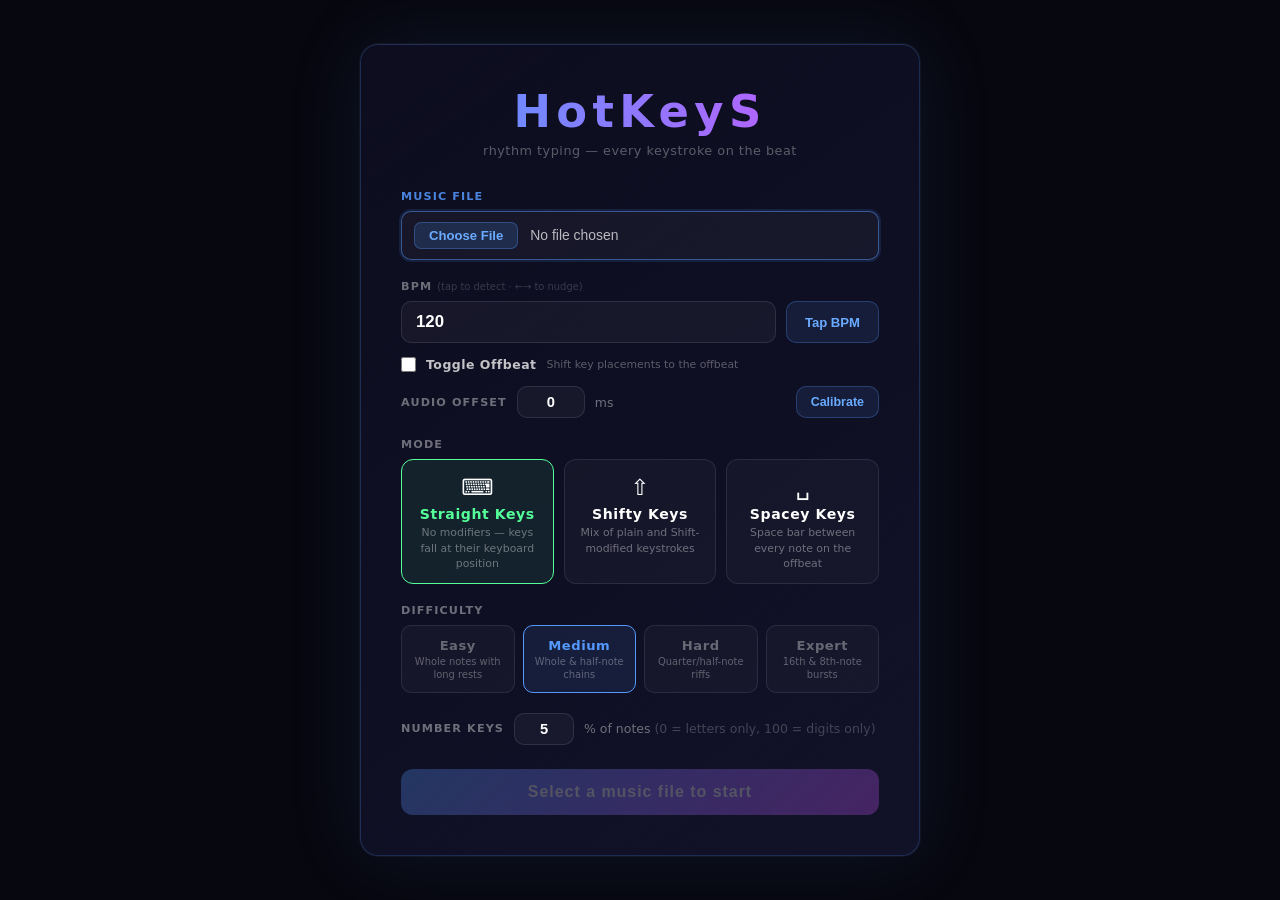
==== commit 977af63d: "AA: re-orient game around stream mode. New [Straight Keys, Shifty Keys, Spacey Keys]" ====
--- a/hot-keys/keyhero.html
+++ b/hot-keys/keyhero.html
@@ -140,10 +140,8 @@
     .mode-card[data-mode="straight"].active .mc-name { color: #55ff99; }
     .mode-card[data-mode="shifty"].active  { border-color: #ffdd55; background: rgba(255,221,85,0.08); }
     .mode-card[data-mode="shifty"].active  .mc-name { color: #ffdd55; }
-    .mode-card[data-mode="hotkeys"].active { border-color: #ff5599; background: rgba(255,85,153,0.08); }
-    .mode-card[data-mode="hotkeys"].active .mc-name { color: #ff5599; }
-    .mode-card[data-mode="stream"].active  { border-color: #aaddff; background: rgba(170,221,255,0.08); }
-    .mode-card[data-mode="stream"].active  .mc-name { color: #aaddff; }
+    .mode-card[data-mode="spacey"].active  { border-color: #cc88ff; background: rgba(204,136,255,0.08); }
+    .mode-card[data-mode="spacey"].active  .mc-name { color: #cc88ff; }
 
     /* Difficulty selector */
     .diff-grid {
@@ -443,15 +441,10 @@
         <div class="mc-name">Shifty Keys</div>
         <div class="mc-desc">Mix of plain and Shift-modified keystrokes</div>
       </div>
-      <div class="mode-card" data-mode="hotkeys">
-        <div class="mc-icon">🔥</div>
-        <div class="mc-name">HotKeyS</div>
-        <div class="mc-desc">All four modifier lanes — the full experience</div>
-      </div>
-      <div class="mode-card" data-mode="stream">
-        <div class="mc-icon">◎</div>
-        <div class="mc-name">Stream</div>
-        <div class="mc-desc">Single key · pure timing · beat indicator</div>
+      <div class="mode-card" data-mode="spacey">
+        <div class="mc-icon">␣</div>
+        <div class="mc-name">Spacey Keys</div>
+        <div class="mc-desc">Space bar between every note on the offbeat</div>
       </div>
     </div>
   </div>
@@ -593,54 +586,13 @@
 
 // ── Difficulty definitions ─────────────────────────────────
 // Each difficulty drives chain-based note generation.
-// chains: weighted list of { sub (beat fraction), minLen, maxLen }
-// restBeats: [min, max] quarter-note beats of silence between chains
-// hitM: hit-window multiplier (higher = more forgiving)
-// laneWeights: HotKeyS modifier-lane distribution [none,shift,ctrl,alt]
 // shiftPct: fraction of Shifty-mode notes that require Shift (0–1)
-// hitM is uniform across all difficulties (Hard's window is the standard).
-// phraseWeights arrays map to grid types: [rest, whole, half, quarter, eighth, sixteenth]
+// hitM is uniform across all difficulties.
 const DIFFICULTY_DEFS = {
-  easy: {
-    label: 'Easy',   color: '#55ff99',
-    hitM: 1.0,
-    shiftPct: 0.25,
-    laneWeights: [0.80, 0.12, 0.06, 0.02],
-    phraseWeights: {
-      early: [0.15, 0.75, 0.10, 0.00, 0.00, 0.00],
-      late:  [0.20, 0.25, 0.55, 0.00, 0.00, 0.00],
-    },
-  },
-  medium: {
-    label: 'Medium', color: '#5599ff',
-    hitM: 1.0,
-    shiftPct: 0.35,
-    laneWeights: [0.60, 0.24, 0.12, 0.04],
-    phraseWeights: {
-      early: [0.10, 0.10, 0.70, 0.10, 0.00, 0.00],
-      late:  [0.05, 0.05, 0.35, 0.55, 0.00, 0.00],
-    },
-  },
-  hard: {
-    label: 'Hard',   color: '#ffaa44',
-    hitM: 1.0,
-    shiftPct: 0.40,
-    laneWeights: [0.44, 0.28, 0.18, 0.10],
-    phraseWeights: {
-      early: [0.05, 0.05, 0.65, 0.25, 0.00, 0.00],
-      late:  [0.00, 0.05, 0.15, 0.70, 0.10, 0.00],
-    },
-  },
-  expert: {
-    label: 'Expert', color: '#ff5577',
-    hitM: 1.0,
-    shiftPct: 0.45,
-    laneWeights: [0.28, 0.28, 0.24, 0.20],
-    phraseWeights: {
-      early: [0.00, 0.00, 0.05, 0.25, 0.70, 0.00],
-      late:  [0.00, 0.00, 0.00, 0.15, 0.70, 0.15],
-    },
-  },
+  easy:   { label: 'Easy',   color: '#55ff99', hitM: 1.0, shiftPct: 0.25 },
+  medium: { label: 'Medium', color: '#5599ff', hitM: 1.0, shiftPct: 0.35 },
+  hard:   { label: 'Hard',   color: '#ffaa44', hitM: 1.0, shiftPct: 0.40 },
+  expert: { label: 'Expert', color: '#ff5577', hitM: 1.0, shiftPct: 0.45 },
 };
 const DIFF_KEYS = ['easy','medium','hard','expert'];
 
@@ -649,7 +601,7 @@
 // ═══════════════════════════════════════════════════════════
 
 let gameState = 'SETUP';
-let mode       = 'straight'; // 'straight' | 'shifty' | 'hotkeys' | 'stream'
+let mode       = 'straight'; // 'straight' | 'shifty' | 'spacey'
 let streamAnchorMs = 0; // hitTime of the first stream note, used by beat indicator
 let difficulty = 'medium';   // 'easy' | 'medium' | 'hard' | 'expert'
 let notes        = [];
@@ -739,46 +691,14 @@
 }
 
 function generateNotes() {
-  if (mode === 'stream') {
-    const beatMs  = 60000 / bpm;
-    const stepMs  = getStreamStepMs();
-    const rawLeadIn = Math.max(2200, TRAVEL_MS * 1.05);
-    // Snap to the next beat boundary so the stream starts exactly on a beat
-    const snappedLeadIn = Math.ceil(rawLeadIn / beatMs) * beatMs;
-    const offbeatShift  = offbeat ? beatMs / 2 : 0;
-    const songEnd = songDuration - 2000;
-    const result  = [];
-    let id = 0, t = snappedLeadIn + offbeatShift;
-    streamAnchorMs = t; // record for beat indicator phase
-    while (t < songEnd) {
-      const char = Math.random() * 100 < numericPct
-        ? '0123456789'[Math.floor(Math.random() * 10)]
-        : 'abcdefghijklmnopqrstuvwxyz'[Math.floor(Math.random() * 26)];
-      result.push({ id: id++, char, lane: 0, hitTime: t, state: 'active', needsShift: false });
-      t += stepMs;
-    }
-    return result;
-  }
-
-  const def      = DIFFICULTY_DEFS[difficulty];
-  const beatMs   = 60000 / bpm;
-  const step16   = beatMs / 4;        // one 16th-note duration
-  const measureMs = step16 * 16;      // one 4/4 measure
-  const WARMUP   = 5;                 // silent measures before notes begin
-  const leadIn   = Math.max(2200, TRAVEL_MS * 1.05);
-  const result   = [];
+  const beatMs        = 60000 / bpm;
+  const stepMs        = getStreamStepMs();
+  const rawLeadIn     = Math.max(2200, TRAVEL_MS * 1.05);
+  const snappedLeadIn = Math.ceil(rawLeadIn / beatMs) * beatMs;
+  const offbeatShift  = offbeat ? beatMs / 2 : 0;
+  const songEnd       = songDuration - 2000;
+  const result        = [];
   let id = 0;
-
-  // 16th-note grid positions within one measure (0 = beat 1, 4 = beat 2, 8 = beat 3, 12 = beat 4)
-  const GRIDS = {
-    rest:      [],
-    whole:     [0],
-    half:      [0, 8],
-    quarter:   [0, 4, 8, 12],
-    eighth:    [0, 2, 4, 6, 8, 10, 12, 14],
-    sixteenth: [0,1,2,3,4,5,6,7,8,9,10,11,12,13,14,15],
-  };
-  const GRID_KEYS = ['rest','whole','half','quarter','eighth','sixteenth'];
 
   function pickChar() {
     return Math.random() * 100 < numericPct
@@ -786,62 +706,21 @@
       : 'abcdefghijklmnopqrstuvwxyz'[Math.floor(Math.random() * 26)];
   }
 
-  function pickLane() {
-    const lw = def.laneWeights;
-    const r = Math.random(); let c = 0;
-    for (let i = 0; i < LANE_COUNT; i++) { c += lw[i]; if (r < c) return i; }
-    return 0;
-  }
-
-  function pickGrid(progress) {
-    const early = def.phraseWeights.early;
-    const late  = def.phraseWeights.late;
-    const weights = GRID_KEYS.map((_, i) => early[i] + (late[i] - early[i]) * progress);
-    const total = weights.reduce((s, w) => s + w, 0);
-    let r = Math.random() * total;
-    for (let i = 0; i < GRID_KEYS.length; i++) {
-      r -= weights[i];
-      if (r <= 0) return GRID_KEYS[i];
-    }
-    return 'whole';
-  }
-
-  const offbeatShift = offbeat ? step16 * 2 : 0; // shift by one 8th note
-  const songEnd      = songDuration - 2000;
-  const contentStart = leadIn + WARMUP * measureMs;
-  const contentMs    = songEnd - contentStart;
-
-  let t = contentStart + offbeatShift;
+  streamAnchorMs = snappedLeadIn + offbeatShift;
+  let t = streamAnchorMs;
 
   while (t < songEnd) {
-    const progress  = Math.min(1, (t - contentStart) / contentMs);
-    const gridKey   = pickGrid(progress);
-    const grid      = GRIDS[gridKey];
-    const phraseLen = Math.random() < 0.67 ? 4 : 2; // mostly 4-measure phrases
-
-    // In HotKeyS, 50% chance to lock the modifier lane for the whole phrase
-    const phraseLane = (mode === 'hotkeys' && Math.random() < 0.5) ? pickLane() : -1;
-
-    for (let m = 0; m < phraseLen; m++) {
-      const mStart = t + m * measureMs;
-      if (mStart >= songEnd) break;
-      for (const pos of grid) {
-        const hitTime = mStart + pos * step16;
-        if (hitTime >= songEnd) break;
-
-        const lane       = mode === 'hotkeys' ? (phraseLane >= 0 ? phraseLane : pickLane()) : 0;
-        const needsShift = mode === 'shifty'  ? Math.random() < def.shiftPct : false;
-
-        let char, tries = 0;
-        do { char = pickChar(); tries++; }
-        while (lane === 2 && CTRL_BLACKLIST.has(char) && tries < 20);
-        if (lane === 2 && CTRL_BLACKLIST.has(char)) continue;
-
-        result.push({ id: id++, char, lane, hitTime, state: 'active', needsShift });
-      }
-    }
-
-    t += phraseLen * measureMs;
+    const char       = pickChar();
+    const needsShift = mode === 'shifty' && Math.random() < DIFFICULTY_DEFS[difficulty].shiftPct;
+    result.push({ id: id++, char, lane: 0, hitTime: t, state: 'active', needsShift });
+
+    if (mode === 'spacey') {
+      const spaceTime = t + stepMs / 2;
+      if (spaceTime < songEnd)
+        result.push({ id: id++, char: ' ', lane: 0, hitTime: spaceTime, state: 'active', needsShift: false });
+    }
+
+    t += stepMs;
   }
 
   result.sort((a, b) => a.hitTime - b.hitTime);
@@ -938,28 +817,26 @@
     ? SHIFT_SYMBOLS[e.key]
     : rawKey;
 
+  // Space bar consumed only by Spacey mode
+  if (e.key === ' ' && mode === 'spacey') {
+    e.preventDefault();
+    keyPressMap[' '] = performance.now();
+    processHitFlat(' ', false);
+    return;
+  }
+
   if (!/^[a-z0-9]$/.test(key)) return;
   e.preventDefault();
 
   keyPressMap[key] = performance.now();
 
-  if (mode === 'straight') {
-    // No modifier required — but don't match if a modifier is held to avoid accidental triggers
+  if (mode === 'shifty') {
+    if (e.ctrlKey || e.altKey) return;
+    processHitFlat(key, e.shiftKey);
+  }
+  else { // straight / spacey
     if (e.shiftKey || e.ctrlKey || e.altKey) return;
     processHitFlat(key, false);
-  }
-  else if (mode === 'shifty') {
-    if (e.ctrlKey || e.altKey) return; // ignore Ctrl/Alt in Shifty
-    processHitFlat(key, e.shiftKey);
-  }
-  else if (mode === 'stream') {
-    if (e.shiftKey || e.ctrlKey || e.altKey) return;
-    processHitFlat(key, false);
-  }
-  else { // hotkeys
-    const lane = laneFromEvent(e);
-    if (lane === -1) return;
-    processHitLane(lane, key);
   }
 });
 
@@ -1044,12 +921,7 @@
     n.state = 'missed';
     misses++;
     combo = 0;
-    if (mode === 'hotkeys') {
-      const { x, y } = laneHitCenter(n.lane);
-      spawnFx(x, y - 22, 'Miss', '#ff5577');
-    } else {
-      spawnFx(flatNoteX(n.char, FL_HIT_Y), FL_HIT_Y - 22, 'Miss', '#ff5577');
-    }
+    spawnFx(n.char === ' ' ? CW / 2 : flatNoteX(n.char, FL_HIT_Y), FL_HIT_Y - 22, 'Miss', '#ff5577');
   }
 }
 
@@ -1110,30 +982,21 @@
   drawScanlines();
 
   if (gameState === 'COUNTDOWN') {
-    if (mode === 'hotkeys') drawHwyBackground(0);
-    else                    drawFlatBackground();
+    drawFlatBackground();
     drawCountdown();
     return;
   }
 
-  if (mode === 'hotkeys') {
-    drawHwyBackground(nowMs);
-    drawHwyHitboxes();
-    drawHwyLaneGlows();
-    drawHwyNotes(nowMs);
-    drawHwyHitZone();
-  } else {
-    drawFlatBackground();
-    drawFlatHitboxes();
-    drawFlatGuides();
-    drawFlatNotes(nowMs);
-    drawFlatHitZone();
-  }
+  drawFlatBackground();
+  drawFlatHitboxes();
+  drawFlatGuides();
+  drawFlatNotes(nowMs);
+  drawFlatHitZone();
 
   drawNextNote();
   drawMultBar();
   drawKeyboard(nowMs);
-  if (mode === 'stream') drawBeatIndicator(nowMs);
+  drawBeatIndicator(nowMs);
   drawHUD(nowMs);
   drawParticleLayer();
   drawFxLayer();
@@ -1356,6 +1219,27 @@
 }
 
 function drawFlatNote(note, sy) {
+  // Space bar note: a wide bar spanning the full highway width
+  if (note.char === ' ') {
+    const { sx, w } = flatHBounds(sy);
+    const depth = clamp((sy - FL_TOP) / FL_H, 0, 1);
+    const nH  = 4 + depth * 10;
+    const col = '#cc88ff';
+    ctx.save();
+    ctx.shadowColor = col; ctx.shadowBlur = 4 + depth * 12;
+    const fg = ctx.createLinearGradient(sx, sy - nH, sx, sy);
+    fg.addColorStop(0, lighten(col, 0.35)); fg.addColorStop(1, darken(col, 0.25));
+    rrect(ctx, sx, sy - nH, w, nH, 3); ctx.fillStyle = fg; ctx.fill();
+    if (depth > 0.45) {
+      ctx.font = `bold ${Math.floor(4 + depth * 8)}px "Consolas",monospace`;
+      ctx.textAlign = 'center'; ctx.textBaseline = 'middle';
+      ctx.fillStyle = '#07070f';
+      ctx.fillText('SPACE', sx + w / 2, sy - nH / 2);
+    }
+    ctx.restore();
+    return;
+  }
+
   const depth = clamp((sy - FL_TOP) / FL_H, 0, 1);
   const sx  = flatNoteX(note.char, sy);
   const nW  = 16 + depth * 24;  // 16px at top → 40px at bottom
@@ -1394,11 +1278,11 @@
   ctx.beginPath(); ctx.moveTo(sx, FL_HIT_Y); ctx.lineTo(sx+w, FL_HIT_Y); ctx.stroke();
   ctx.restore();
 
-  if (mode === 'shifty') {
+  if (mode === 'shifty' || mode === 'spacey') {
     ctx.save();
     ctx.font = '11px "Segoe UI"'; ctx.textAlign = 'center'; ctx.textBaseline = 'top';
-    ctx.fillStyle = 'rgba(255,170,68,0.45)';
-    ctx.fillText('hold ⇧ for orange notes', CW/2, FL_HIT_Y + 10);
+    ctx.fillStyle = mode === 'shifty' ? 'rgba(255,170,68,0.45)' : 'rgba(204,136,255,0.45)';
+    ctx.fillText(mode === 'shifty' ? 'hold ⇧ for orange notes' : 'press ␣ between notes', CW/2, FL_HIT_Y + 10);
     ctx.restore();
   }
 }
@@ -1459,31 +1343,16 @@
   const next = notes.find(n => n.state === 'active');
   if (!next) return;
 
-  const char = next.char.toUpperCase();
-  const isHotkeys = mode === 'hotkeys';
-
-  let color;
-  if (isHotkeys) {
-    color = LANES[next.lane].color;
-  } else {
-    color = next.needsShift ? '#ffaa44' : '#55aaff';
-  }
-
-  // Build modifier label
-  let modLabel = '';
-  if (isHotkeys) {
-    if (next.lane === 1) modLabel = '⇧ SHIFT';
-    else if (next.lane === 2) modLabel = '⌃ CTRL';
-    else if (next.lane === 3) modLabel = '⌥ ALT';
-  } else if (next.needsShift) {
-    modLabel = '⇧ SHIFT';
-  }
+  const isSpace = next.char === ' ';
+  const char    = isSpace ? '␣' : next.char.toUpperCase();
+  const color   = isSpace ? '#cc88ff' : (next.needsShift ? '#ffaa44' : '#55aaff');
+  const modLabel = next.needsShift ? '⇧ SHIFT' : '';
 
   const cx = CW / 2;
   const boxW = modLabel ? 120 : 82;
   const boxH = modLabel ? 54 : 44;
   const boxX = cx - boxW / 2;
-  const boxY = isHotkeys ? HIT_ZONE_Y + Math.round(84/2) + 8 : FL_HIT_Y + 16;
+  const boxY = FL_HIT_Y + 16;
   const r = 10;
 
   ctx.save();
@@ -1524,8 +1393,7 @@
     ctx.save();
     ctx.shadowBlur = 0;
     queue.forEach((qn, i) => {
-      const qColor = isHotkeys ? LANES[qn.lane].color
-        : (qn.needsShift ? '#ffaa44' : '#55aaff');
+      const qColor = qn.char === ' ' ? '#cc88ff' : (qn.needsShift ? '#ffaa44' : '#55aaff');
       const qx = qX0 + i * (qSize + qGap);
       ctx.globalAlpha = 0.72 - i * 0.13;
 
@@ -1538,7 +1406,7 @@
       ctx.font = `bold 15px 'Consolas',monospace`;
       ctx.textAlign = 'center'; ctx.textBaseline = 'middle';
       ctx.fillStyle = '#ffffff';
-      ctx.fillText(qn.char.toUpperCase(), qx + qSize / 2, qY + qSize / 2);
+      ctx.fillText(qn.char === ' ' ? '␣' : qn.char.toUpperCase(), qx + qSize / 2, qY + qSize / 2);
     });
     ctx.restore();
   }
@@ -1547,12 +1415,9 @@
 // ─── Combo multiplier progress bar ──────────────────────────
 
 function drawMultBar() {
-  const isHk   = mode === 'hotkeys';
-  const topY   = isHk ? HWY_TOP    : FL_TOP;
-  const botY   = isHk ? HIT_ZONE_Y : FL_HIT_Y;
-  const rEdge  = isHk
-    ? hBounds(botY).sx + hBounds(botY).w
-    : flatHBounds(botY).sx + flatHBounds(botY).w;
+  const topY  = FL_TOP;
+  const botY  = FL_HIT_Y;
+  const rEdge = flatHBounds(botY).sx + flatHBounds(botY).w;
 
   const barX = rEdge + 12;
   const barW = 10;
@@ -1658,9 +1523,7 @@
       glow = Math.max(0, 1 + timeLeft / 250);
     }
 
-    const color = mode === 'hotkeys'
-      ? LANES[n.lane].color
-      : (n.needsShift ? '#ffaa44' : '#55aaff');
+    const color = n.char === ' ' ? '#cc88ff' : (n.needsShift ? '#ffaa44' : '#55aaff');
 
     if (!glowMap[c] || glow > glowMap[c].glow) {
       glowMap[c] = { glow, color };
@@ -1729,6 +1592,40 @@
     });
   });
 
+  // Space bar (only rendered in Spacey mode)
+  if (mode === 'spacey') {
+    const spaceW = 5 * KB_STEP_X - KB_GAP_X;
+    const spaceX = KB_LEFT + Math.round((10 * KB_STEP_X - KB_GAP_X - spaceW) / 2);
+    const spaceY = kbTop + 4 * KB_STEP_Y;
+    const gl     = glowMap[' '];
+    const glow   = gl ? gl.glow : 0;
+    const pressAge  = keyPressMap[' '] != null ? performance.now() - keyPressMap[' '] : Infinity;
+    const pressGlow = clamp(1 - pressAge / 180, 0, 1);
+    const activeColor = pressGlow > 0 ? '#55ff99' : '#cc88ff';
+    const activeGlow  = pressGlow > 0 ? pressGlow : glow;
+    const isActive    = activeGlow > 0;
+    const r = 5;
+
+    ctx.fillStyle = isActive
+      ? activeColor + Math.round((0.04 + activeGlow * 0.28) * 255).toString(16).padStart(2,'0')
+      : 'rgba(255,255,255,0.03)';
+    rrect(ctx, spaceX, spaceY, spaceW, KB_KEY_H, r); ctx.fill();
+
+    if (activeGlow > 0.05) {
+      ctx.shadowColor = activeColor; ctx.shadowBlur = 6 + activeGlow * 22;
+      ctx.strokeStyle = activeColor + Math.round(activeGlow * 0.55 * 255).toString(16).padStart(2,'0');
+      ctx.lineWidth = 1;
+      rrect(ctx, spaceX, spaceY, spaceW, KB_KEY_H, r); ctx.stroke();
+      ctx.shadowBlur = 0;
+    }
+
+    ctx.strokeStyle = isActive
+      ? activeColor + Math.round((0.14 + activeGlow * 0.66) * 255).toString(16).padStart(2,'0')
+      : 'rgba(255,255,255,0.07)';
+    ctx.lineWidth = isActive ? 1 + activeGlow * 0.8 : 1;
+    rrect(ctx, spaceX, spaceY, spaceW, KB_KEY_H, r); ctx.stroke();
+  }
+
   ctx.restore();
 }
 
@@ -1826,7 +1723,7 @@
   pg.addColorStop(0,'#5599ff'); pg.addColorStop(1,'#cc55ff');
   ctx.fillStyle=pg; ctx.fillRect(barX,barY,barW*pct,barH);
 
-  const modeName = mode==='straight'?'Straight Keys':mode==='shifty'?'Shifty Keys':mode==='stream'?'Stream':'HotKeyS';
+  const modeName = mode==='straight'?'Straight Keys':mode==='shifty'?'Shifty Keys':'Spacey Keys';
   ctx.font='10px "Segoe UI"'; ctx.fillStyle='rgba(255,255,255,0.22)';
   ctx.fillText(`${bpm} BPM  ·  ${modeName}  ·  ${DIFFICULTY_DEFS[difficulty].label}`, 20, 38);
 
@@ -2017,7 +1914,7 @@
 
 // ── Keyboard navigation helpers ──────────────────────────────
 
-const MENU_MODES = ['straight', 'shifty', 'hotkeys', 'stream'];
+const MENU_MODES = ['straight', 'shifty', 'spacey'];
 
 function applyMenuMode(idx) {
   menuModeIdx = idx;
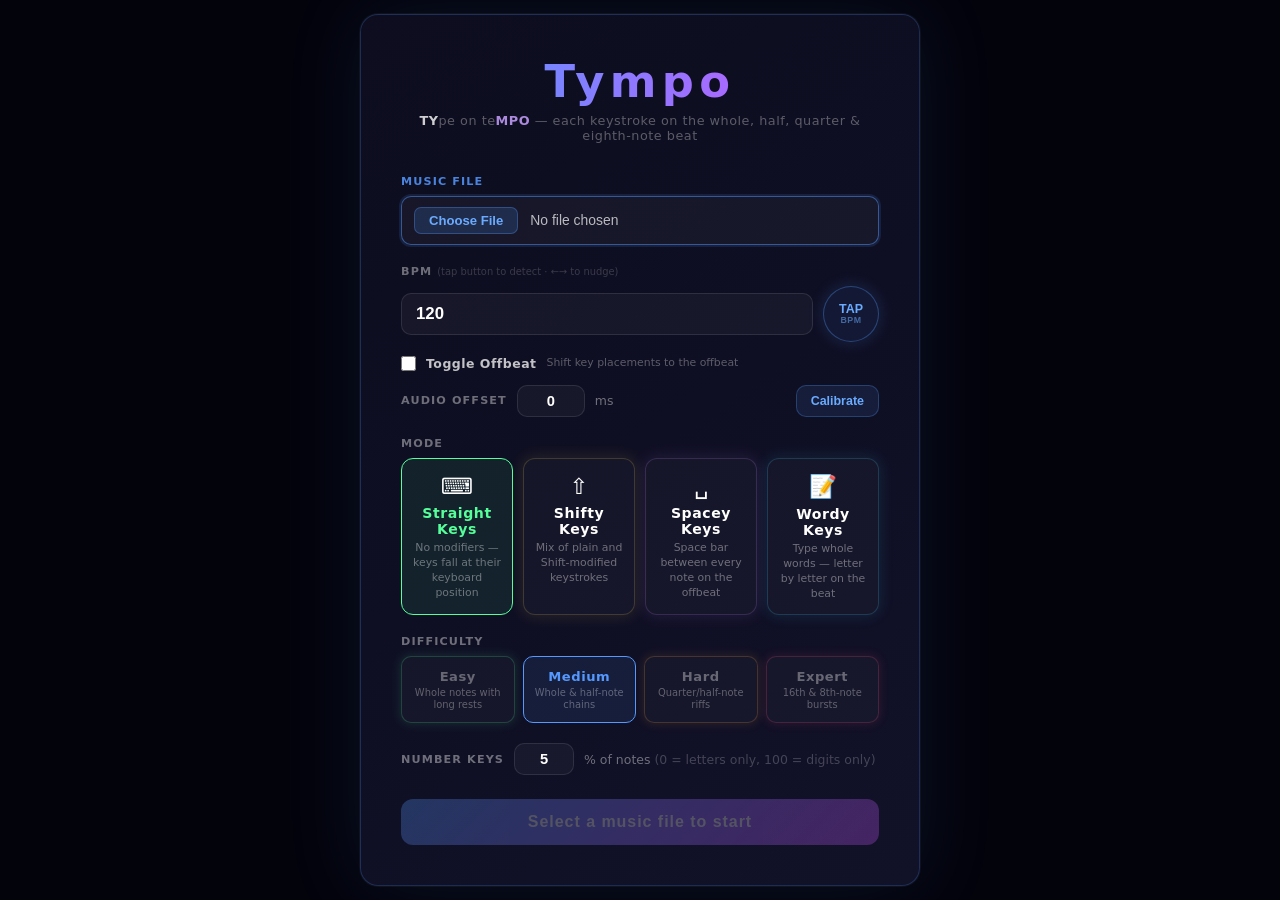
==== commit f993b92b: "AA: add Wordy keys (needs adjusted)" ====
--- a/hot-keys/keyhero.html
+++ b/hot-keys/keyhero.html
@@ -3,12 +3,12 @@
 <head>
   <meta charset="UTF-8">
   <meta name="viewport" content="width=device-width, initial-scale=1.0">
-  <title>HotKeyS</title>
+  <title>Tympo</title>
   <style>
     * { margin: 0; padding: 0; box-sizing: border-box; }
 
     body {
-      background: #07070f;
+      background: #03030c;
       color: #fff;
       font-family: 'Segoe UI', system-ui, -apple-system, sans-serif;
       min-height: 100vh;
@@ -47,6 +47,8 @@
       margin-bottom: 32px;
       letter-spacing: 0.04em;
     }
+    .brand-ty  { color: rgba(255,255,255,0.8); font-weight: 800; }
+    .brand-mpo { color: rgba(200,160,255,0.85); font-weight: 800; }
 
     .form-group { margin-bottom: 20px; }
 
@@ -114,10 +116,35 @@
     }
     .tap-btn:active { background: rgba(85,153,255,0.28); }
 
+    /* Tap BPM — circular, echoes the in-game beat indicator */
+    #tapBpmBtn {
+      width: 56px;
+      height: 56px;
+      flex: none;
+      padding: 0;
+      border-radius: 50%;
+      display: inline-flex;
+      flex-direction: column;
+      align-items: center;
+      justify-content: center;
+      gap: 1px;
+      font-size: 0.72rem;
+      background: rgba(85,153,255,0.08);
+      border: 1.5px solid rgba(85,153,255,0.35);
+      box-shadow: 0 0 14px 3px rgba(85,153,255,0.12);
+      transition: background 0.1s, box-shadow 0.1s;
+    }
+    #tapBpmBtn:active {
+      background: rgba(85,153,255,0.28);
+      box-shadow: 0 0 22px 6px rgba(85,153,255,0.28);
+    }
+    #tapBpmBtn .tap-label  { font-size: 0.78rem; font-weight: 800; line-height: 1; }
+    #tapBpmBtn .tap-sub    { font-size: 0.55rem; font-weight: 600; opacity: 0.55; line-height: 1; letter-spacing: 0.06em; }
+
     /* Mode cards */
     .mode-grid {
       display: grid;
-      grid-template-columns: repeat(3, 1fr);
+      grid-template-columns: repeat(4, 1fr);
       gap: 10px;
     }
 
@@ -142,6 +169,20 @@
     .mode-card[data-mode="shifty"].active  .mc-name { color: #ffdd55; }
     .mode-card[data-mode="spacey"].active  { border-color: #cc88ff; background: rgba(204,136,255,0.08); }
     .mode-card[data-mode="spacey"].active  .mc-name { color: #cc88ff; }
+
+    .mode-card[data-mode="wordy"].active  { border-color: #44ddff; background: rgba(68,221,255,0.08); }
+    .mode-card[data-mode="wordy"].active  .mc-name { color: #44ddff; }
+
+    /* Ambient glow on unselected mode cards */
+    .mode-card[data-mode="shifty"]:not(.active) { border-color: rgba(255,221,85,0.18); box-shadow: 0 0 14px 3px rgba(255,221,85,0.09); }
+    .mode-card[data-mode="spacey"]:not(.active) { border-color: rgba(204,136,255,0.18); box-shadow: 0 0 14px 3px rgba(204,136,255,0.09); }
+    .mode-card[data-mode="wordy"]:not(.active)  { border-color: rgba(68,221,255,0.18);  box-shadow: 0 0 14px 3px rgba(68,221,255,0.09);  }
+
+    /* Ambient glow on unselected difficulty buttons */
+    .diff-btn[data-diff="easy"]:not(.active)   { border-color: rgba(85,255,153,0.2);  box-shadow: 0 0 10px 2px rgba(85,255,153,0.1);  }
+    .diff-btn[data-diff="medium"]:not(.active) { border-color: rgba(85,153,255,0.2);  box-shadow: 0 0 10px 2px rgba(85,153,255,0.1);  }
+    .diff-btn[data-diff="hard"]:not(.active)   { border-color: rgba(255,170,68,0.2);  box-shadow: 0 0 10px 2px rgba(255,170,68,0.1);  }
+    .diff-btn[data-diff="expert"]:not(.active) { border-color: rgba(255,85,119,0.2);  box-shadow: 0 0 10px 2px rgba(255,85,119,0.1);  }
 
     /* Difficulty selector */
     .diff-grid {
@@ -205,7 +246,7 @@
       position: fixed;
       inset: 0;
       display: none;
-      background: #07070f;
+      background: #03030c;
       overflow: hidden;
     }
     #gameCanvas {
@@ -394,8 +435,8 @@
 
 <!-- ════════ SETUP ════════ -->
 <div id="setupScreen">
-  <h1>HotKeyS</h1>
-  <p class="subtitle">rhythm typing — every keystroke on the beat</p>
+  <h1>Tympo</h1>
+  <p class="subtitle"><span class="brand-ty">TY</span>pe on te<span class="brand-mpo">MPO</span> — each keystroke on the whole, half, quarter &amp; eighth-note beat</p>
 
   <div class="form-group" id="fgMusic">
     <label class="form-label">Music File</label>
@@ -403,10 +444,10 @@
   </div>
 
   <div class="form-group" id="fgBpm">
-    <label class="form-label">BPM <span style="color:rgba(255,255,255,0.18);font-size:0.62rem;text-transform:none;letter-spacing:0;font-weight:400">(tap to detect · ←→ to nudge)</span></label>
-    <div class="bpm-row">
+    <label class="form-label">BPM <span style="color:rgba(255,255,255,0.18);font-size:0.62rem;text-transform:none;letter-spacing:0;font-weight:400">(tap button to detect · ←→ to nudge)</span></label>
+    <div class="bpm-row" style="align-items:center">
       <input type="number" id="bpmInput" value="120" min="40" max="300" step="1">
-      <button class="tap-btn" id="tapBpmBtn">Tap BPM</button>
+      <button class="tap-btn" id="tapBpmBtn"><span class="tap-label">TAP</span><span class="tap-sub">BPM</span></button>
     </div>
   </div>
 
@@ -446,6 +487,11 @@
         <div class="mc-name">Spacey Keys</div>
         <div class="mc-desc">Space bar between every note on the offbeat</div>
       </div>
+      <div class="mode-card" data-mode="wordy">
+        <div class="mc-icon">📝</div>
+        <div class="mc-name">Wordy Keys</div>
+        <div class="mc-desc">Type whole words — letter by letter on the beat</div>
+      </div>
     </div>
   </div>
 
@@ -468,7 +514,7 @@
 
 <!-- ════════ GAME ════════ -->
 <div id="gameScreen">
-  <canvas id="gameCanvas" width="900" height="720"></canvas>
+  <canvas id="gameCanvas" width="900" height="800"></canvas>
   <div id="pauseOverlay">
     <h2>PAUSED</h2>
     <p class="pause-hint">Esc to resume</p>
@@ -525,9 +571,9 @@
 //  CONSTANTS
 // ═══════════════════════════════════════════════════════════
 
-const CW = 900, CH = 720;
-
-// ── HotKeyS (multi-lane) highway geometry ──────────────────
+const CW = 900, CH = 800;
+
+// ── Tympo (multi-lane) highway geometry ──────────────────
 const HWY_TOP    = 70;
 const HIT_ZONE_Y = 480;
 const HWY_H      = HIT_ZONE_Y - HWY_TOP;
@@ -538,12 +584,12 @@
 
 // ── Straight / Shifty lane geometry (perspective, GH-style) ─
 const FL_TOP    = 70;    // matches HWY_TOP for visual consistency
-const FL_HIT_Y  = 480;   // matches HIT_ZONE_Y
+const FL_HIT_Y  = 560;
 const FL_H      = FL_HIT_Y - FL_TOP;
 const FL_TOP_W  = 120;   // highway width at vanishing point (narrow)
-const FL_BOT_W  = 380;   // highway width at hit zone (Guitar Hero scale)
-
-// ── Lane colors (HotKeyS) ────────────────────────────────
+const FL_BOT_W  = 420;   // highway width at hit zone
+
+// ── Lane colors (Tympo) ────────────────────────────────
 const LANES = [
   { name: 'No Mod', short: 'None',  color: '#5599ff' },
   { name: 'Shift',  short: 'Shift', color: '#55ff99' },
@@ -578,6 +624,144 @@
 // Left-pinned: sits in the left margin beside the highway
 const KB_LEFT   = 12;
 
+// ── Wordy Keys dictionary ─────────────────────────────────
+// Words are curated per difficulty — shorter+common → longer+rare
+const WORDY_DICT = {
+  easy: [
+    'cat','dog','sun','run','big','red','sky','map','key','hat',
+    'cup','fan','car','win','joy','old','new','far','top','way',
+    'sit','see','get','put','ask','let','try','eat','fly','buy',
+    'say','use','bed','cut','end','fit','fix','got','ice','led',
+    'lot','mad','mud','net','odd','off','one','out','own','pop',
+    'raw','sad','saw','sea','set','sir','six','ten','tie','tin',
+    'van','war','wet','wow','yet','ago','aim','ant','bay','cob',
+    'den','dew','dim','dot','dry','egg','elm','fig','fog','gem',
+    'gut','hay','hen','hug','hum','hut','ink','ivy','jam','kit',
+    'lap','leg','lid','lip','log','mug','nod','oak','oat','pod',
+  ],
+  medium: [
+    'about','above','after','again','alone','basic','black','brave',
+    'break','bring','catch','chair','chase','check','chess','child',
+    'clean','clear','climb','clock','close','cloud','color','count',
+    'cover','dance','depth','drink','drive','eagle','early','earth',
+    'eight','empty','every','extra','false','fancy','field','fight',
+    'final','first','fixed','flame','flash','float','floor','focus',
+    'force','found','fresh','front','funny','ghost','glass','grace',
+    'grand','great','green','greet','grind','guide','happy','harsh',
+    'heart','heavy','hello','honor','human','image','index','inner',
+    'judge','juice','known','large','laser','later','laugh','layer',
+    'learn','leave','level','light','limit','local','logic','lower',
+    'lucky','magic','major','march','match','media','might','model',
+    'money','month','motor','mount','music','night','noble','north',
+    'ocean','offer','order','outer','paint','paper','party','patch',
+    'pause','peace','phase','photo','pilot','pixel','place','plain',
+    'plane','plant','plate','point','power','price','pride','prime',
+    'print','prize','proof','proud','pulse','punch','queen','quick',
+    'quiet','quote','raise','range','rapid','realm','remix','right',
+    'risky','rival','robot','round','royal','scale','scene','score',
+    'scout','sense','serve','seven','shade','shake','shape','share',
+    'sharp','shift','shine','shore','short','sight','skill','sleep',
+    'slice','slide','slope','small','smart','smile','smoke','solar',
+    'solid','sorry','south','space','spark','speed','spend','sport',
+    'stack','stage','stark','start','state','steam','steel','stick',
+    'still','stock','stone','store','storm','story','style','sugar',
+    'super','surge','sweet','swift','sword','table','taste','teach',
+    'think','tiger','tired','title','today','total','touch','tower',
+    'track','trail','train','trick','trust','truth','under','union',
+    'until','upper','upset','valid','value','verse','video','voice',
+    'whole','world','worth','would','youth','zebra','zippy','zonal',
+  ],
+  hard: [
+    'absent','accent','accord','active','actual','adjust','admire',
+    'advice','aerial','affect','affirm','afford','agenda','allied',
+    'allure','ancient','answer','anthem','antique','argued','around',
+    'arrest','arrive','aspect','assign','assist','astral','atomic',
+    'autumn','beacon','because','became','become','believe','beneath',
+    'benefit','beyond','binary','borrow','bridge','bright','broken',
+    'bronze','brutal','budget','causal','chance','channel','choose',
+    'chrome','cipher','circle','circus','clarify','classic','clever',
+    'client','closure','coerce','column','combat','command','commit',
+    'compare','comply','conceal','concept','concern','connect','convey',
+    'correct','cosmos','covert','crafty','create','critic','crucial',
+    'culture','custom','damage','danger','decade','defeat','defend',
+    'define','deliver','demand','design','detail','devote','differ',
+    'direct','divide','domain','dynamic','effect','effort','embark',
+    'emerge','encode','endure','energy','engage','ensure','entire',
+    'escape','excite','expand','expert','extend','extreme','fabric',
+    'factor','famous','figure','filter','finish','formal','format',
+    'foster','galaxy','gather','garner','gentle','gravel','harbor',
+    'hardly','hazard','health','hidden','higher','humane','impact',
+    'import','income','indeed','induce','inform','inject','insist',
+    'invest','ironic','island','jungle','keeper','knight','launch',
+    'leader','lesson','liquid','listen','lively','manage','manner',
+    'market','master','matter','measure','medium','mental','mentor',
+    'method','mirror','mobile','modest','module','monkey','morale',
+    'narrow','nature','object','obtain','oppose','outlet','palace',
+    'parent','percent','person','pillar','planet','ponder','portal',
+    'posture','prefer','pretty','prevent','process','profit','project',
+    'protect','provide','public','purple','pursue','random','reason',
+    'recent','reduce','reform','regard','relate','remind','remote',
+    'remove','repair','repeat','replace','report','rescue','result',
+    'retain','reveal','review','revive','rhythm','rotate','sample',
+    'second','secret','sector','secure','select','sensor','server',
+    'settle','signal','silver','simple','single','skills','social',
+    'source','spring','stable','strict','string','strong','studio',
+    'submit','sunset','supply','switch','system','target','tender',
+    'throne','timber','toggle','toward','travel','triple','trophy',
+    'tunnel','twelve','twenty','unique','unlock','update','urgent',
+    'useful','valley','vector','vendor','verbal','verify','vessel',
+    'viable','victim','virtue','visual','volume','wander','wealth',
+    'weapon','weekly','weight','winter','wisdom','wonder','yearly',
+  ],
+  expert: [
+    'abnormal','absolute','abundant','academic','accepted','accurate',
+    'adjacent','advanced','affinity','allegory','alliance','allocate',
+    'ambition','analysis','annotate','apparent','archival','ascending',
+    'asymmetric','attentive','attribute','authentic','backdrop','balanced',
+    'benchmark','bilateral','broadcast','calculate','calibrate','capacity',
+    'cardinal','celestial','challenge','character','chronicle','classify',
+    'coherence','cohesion','collapse','colonize','combined','competent',
+    'composed','concentric','conclude','confident','conflict','consensus',
+    'construct','contained','continue','contrast','converge','convince',
+    'correlate','criterion','currency','cylinder','database','dedicated',
+    'deployed','detailed','dimension','dominant','duplicate','efficient',
+    'elevation','eliminate','emphasis','empirical','endurance','energize',
+    'enumerate','equation','establish','evaluate','evidence','exception',
+    'extensive','external','facility','formalize','framework','frequent',
+    'generate','geometric','guidance','heritage','hierarchy','holistic',
+    'honeycomb','identify','ignorance','implement','implicit','incident',
+    'inclusive','indicator','inherent','innovate','insignia','instance',
+    'integral','internal','ironclad','isolated','junction','language',
+    'latitude','legendary','leverage','location','logarithm','luminance',
+    'magnitude','mainframe','manifest','maritime','maximize','mechanism',
+    'memorial','momentum','monolith','monotonic','multiform','negative',
+    'negligent','objective','observant','occasion','organize','original',
+    'overflow','overhaul','paradox','parallel','parameter','permeable',
+    'pervasive','platform','predicate','principal','procedure','profound',
+    'prominent','prototype','provision','radiant','rational','redefine',
+    'resilient','resonance','resultant','retention','rigorous','seasonal',
+    'sensitive','sequence','simplify','simulate','singular','solution',
+    'spectrum','stabilize','structure','systematic','technical','terminal',
+    'threshold','timeline','tradition','transient','translate','transport',
+    'ultimate','uniform','upstream','validity','variable','velocity',
+    'vertical','virtuoso','volatile','warehouse','waveform','weathered',
+    'wholesome','workforce','zealotry',
+  ],
+};
+
+// Shuffled word queue for Wordy mode — re-seeded each game
+let wordyQueue = [];
+let wordyQueueIdx = 0;
+
+function wordyNextWord() {
+  if (wordyQueueIdx >= wordyQueue.length) {
+    // Reshuffle and continue
+    wordyQueue = [...WORDY_DICT[difficulty]].sort(() => Math.random() - 0.5);
+    wordyQueueIdx = 0;
+  }
+  return wordyQueue[wordyQueueIdx++];
+}
+
 // ── Ctrl+key combos that interfere with the browser ───────
 const CTRL_BLACKLIST = new Set([
   'w','t','n','r','f','h','d','l','k','p','s','o','u','j',
@@ -595,6 +779,13 @@
   expert: { label: 'Expert', color: '#ff5577', hitM: 1.0, shiftPct: 0.45 },
 };
 const DIFF_KEYS = ['easy','medium','hard','expert'];
+
+const POWERUPS = {
+  ArrowUp:    { type:'double',    label:'×2',          color:'#ffdd55', icon:'↑', duration:10000 },
+  ArrowRight: { type:'allP',      label:'P-P-P-P',     color:'#55ffcc', icon:'→', duration:8000  },
+  ArrowDown:  { type:'hacker',    label:'HACKER MODE', color:'#55ff99', icon:'↓', duration:5000  },
+  ArrowLeft:  { type:'autopilot', label:'AUTOPILOT',   color:'#ff88cc', icon:'←', duration:10000 },
+};
 
 // ═══════════════════════════════════════════════════════════
 //  GAME STATE
@@ -613,6 +804,8 @@
 let particles    = [];
 let laneFlash    = [0,0,0,0];
 let keyPressMap  = {}; // char → performance.now() of last press
+let powerupCharge  = 0;    // 0 or 1 — earned at 4× combo
+let activePowerup  = null; // { type, label, color, icon, expiresAt, duration }
 let heldMods     = { shift:false, ctrl:false, alt:false };
 let offbeat      = false;
 let audioOffset  = 0; // ms — positive shifts hit window later (compensates early-audio latency)
@@ -626,6 +819,11 @@
 let numericPct     = 5;  // % of notes that are digits (0–100)
 let audioEl      = null;
 let songDuration = 0;
+let gameAudioCtx   = null;
+let gameAnalyser   = null;
+let gameFreqData   = null;
+let analyserSrcEl  = null; // which audioEl the analyser is connected to
+let wmpPeaks       = null; // per-bar peak heights for WMP-style fall-off
 let songTitle    = '';
 let bpm          = 120;
 let countdownVal = 3;
@@ -709,18 +907,34 @@
   streamAnchorMs = snappedLeadIn + offbeatShift;
   let t = streamAnchorMs;
 
-  while (t < songEnd) {
-    const char       = pickChar();
-    const needsShift = mode === 'shifty' && Math.random() < DIFFICULTY_DEFS[difficulty].shiftPct;
-    result.push({ id: id++, char, lane: 0, hitTime: t, state: 'active', needsShift });
-
-    if (mode === 'spacey') {
-      const spaceTime = t + stepMs / 2;
-      if (spaceTime < songEnd)
-        result.push({ id: id++, char: ' ', lane: 0, hitTime: spaceTime, state: 'active', needsShift: false });
-    }
-
-    t += stepMs;
+  if (mode === 'wordy') {
+    // Reset word queue at game start
+    wordyQueue = [...WORDY_DICT[difficulty]].sort(() => Math.random() - 0.5);
+    wordyQueueIdx = 0;
+
+    while (t < songEnd) {
+      const word = wordyNextWord();
+      result.push({
+        id: id++, word, letterIdx: 0,
+        char: word[0],          // char = first letter (used for keyboard glow)
+        lane: 0, hitTime: t, state: 'active', needsShift: false,
+      });
+      t += stepMs;
+    }
+  } else {
+    while (t < songEnd) {
+      const char       = pickChar();
+      const needsShift = mode === 'shifty' && Math.random() < DIFFICULTY_DEFS[difficulty].shiftPct;
+      result.push({ id: id++, char, lane: 0, hitTime: t, state: 'active', needsShift });
+
+      if (mode === 'spacey') {
+        const spaceTime = t + stepMs / 2;
+        if (spaceTime < songEnd)
+          result.push({ id: id++, char: ' ', lane: 0, hitTime: spaceTime, state: 'active', needsShift: false });
+      }
+
+      t += stepMs;
+    }
   }
 
   result.sort((a, b) => a.hitTime - b.hitTime);
@@ -758,7 +972,7 @@
         e.preventDefault();
         if (menuSection === 1) { bpm = Math.max(40, bpm - 1); document.getElementById('bpmInput').value = bpm; }
         if (menuSection === 3) { audioOffset = Math.max(-150, audioOffset - 5); document.getElementById('audioOffsetInput').value = audioOffset; }
-        if (menuSection === 4) applyMenuMode((menuModeIdx + 2) % 3);
+        if (menuSection === 4) applyMenuMode((menuModeIdx + MENU_MODES.length - 1) % MENU_MODES.length);
         if (menuSection === 5) applyDifficulty(DIFF_KEYS[(DIFF_KEYS.indexOf(difficulty) + 3) % 4]);
         if (menuSection === 6) { numericPct = Math.max(0, numericPct - 1); document.getElementById('numPctInput').value = numericPct; }
         return;
@@ -767,7 +981,7 @@
         e.preventDefault();
         if (menuSection === 1) { bpm = Math.min(300, bpm + 1); document.getElementById('bpmInput').value = bpm; }
         if (menuSection === 3) { audioOffset = Math.min(150, audioOffset + 5); document.getElementById('audioOffsetInput').value = audioOffset; }
-        if (menuSection === 4) applyMenuMode((menuModeIdx + 1) % 3);
+        if (menuSection === 4) applyMenuMode((menuModeIdx + 1) % MENU_MODES.length);
         if (menuSection === 5) applyDifficulty(DIFF_KEYS[(DIFF_KEYS.indexOf(difficulty) + 1) % 4]);
         if (menuSection === 6) { numericPct = Math.min(100, numericPct + 1); document.getElementById('numPctInput').value = numericPct; }
         return;
@@ -810,6 +1024,21 @@
 
   if (gameState !== 'PLAYING') return;
 
+  // Arrow keys trigger powerups
+  if (['ArrowUp','ArrowRight','ArrowDown','ArrowLeft'].includes(e.key)) {
+    e.preventDefault();
+    if (powerupCharge > 0 && !activePowerup) activatePowerup(e.key);
+    return;
+  }
+
+  // Hacker Mode: any key hits the nearest note — bypass all other filters
+  if (activePowerup?.type === 'hacker' && e.key !== 'Escape') {
+    e.preventDefault();
+    keyPressMap[e.key] = performance.now();
+    processHitFlat(e.key, false); // char is ignored inside processHitFlat when hacker active
+    return;
+  }
+
   // Shift+number fires a symbol key (!, @, #…). Map back to the base digit for Shifty mode.
   const SHIFT_SYMBOLS = {'!':'1','@':'2','#':'3','$':'4','%':'5','^':'6','&':'7','*':'8','(':'9',')':'0'};
   const rawKey = e.key.toLowerCase();
@@ -829,6 +1058,12 @@
   e.preventDefault();
 
   keyPressMap[key] = performance.now();
+
+  if (mode === 'wordy') {
+    if (e.shiftKey || e.ctrlKey || e.altKey) return;
+    processHitWordy(key);
+    return;
+  }
 
   if (mode === 'shifty') {
     if (e.ctrlKey || e.altKey) return;
@@ -855,30 +1090,105 @@
   return 0;
 }
 
-// Straight / Shifty hit processing
+// Straight / Shifty / Spacey hit processing
 function processHitFlat(char, shiftHeld) {
   const nowMs = audioEl.currentTime * 1000 + audioOffset;
   const { perfect:pw, good:gw, ok:ow } = hitWindows();
-
-  const cands = notes.filter(n =>
-    n.state === 'active' &&
-    n.char === char &&
-    n.needsShift === shiftHeld &&
-    Math.abs(nowMs - n.hitTime) <= ow
-  );
+  const pu = activePowerup;
+
+  let cands;
+  if (pu?.type === 'hacker') {
+    // Any key hits the nearest note — ignore char entirely
+    cands = notes.filter(n => n.state === 'active' && Math.abs(nowMs - n.hitTime) <= ow);
+    if (!cands.length) {
+      // No note in window — award free hack points for the keystroke
+      score += 25;
+      spawnFx(CW/2, FL_HIT_Y - 35, '+25', pu.color);
+      laneFlash[0] = 0.3;
+      return;
+    }
+  } else if (pu?.type === 'allP') {
+    // Only 'p' key fires, but it matches any note
+    if (char.toLowerCase() !== 'p') return;
+    cands = notes.filter(n => n.state === 'active' && Math.abs(nowMs - n.hitTime) <= ow);
+  } else {
+    cands = notes.filter(n =>
+      n.state === 'active' &&
+      n.char === char &&
+      n.needsShift === shiftHeld &&
+      Math.abs(nowMs - n.hitTime) <= ow
+    );
+  }
   if (!cands.length) return;
 
   cands.sort((a,b) => Math.abs(nowMs-a.hitTime) - Math.abs(nowMs-b.hitTime));
   scoreNote(cands[0], nowMs, pw, gw);
 
-  const col = shiftHeld ? '#ffaa44' : '#55ff99';
-  const sx = flatNoteX(cands[0].char, FL_HIT_Y);
+  const col = pu ? pu.color : (cands[0].char === ' ' ? '#cc88ff' : shiftHeld ? '#ffaa44' : '#55ff99');
+  const sx  = cands[0].char === ' ' ? CW/2 : flatNoteX(cands[0].char, FL_HIT_Y);
   spawnFx(sx, FL_HIT_Y - 22, cands[0].hitGrade, col);
   spawnParticles(sx, FL_HIT_Y, col, cands[0].hitGrade === 'Perfect' ? 18 : 11);
   laneFlash[0] = 1.0;
 }
 
-// HotKeyS hit processing
+// Wordy Keys hit processing — letter-by-letter on the current active word
+function processHitWordy(char) {
+  const nowMs = audioEl.currentTime * 1000 + audioOffset;
+
+  // Find the current word note: the active note nearest to (and past) the hit zone
+  const active = notes.filter(n => n.state === 'active' && n.word);
+  if (!active.length) return;
+
+  // The "current" word is the one whose hitTime is closest to nowMs from behind,
+  // or the soonest upcoming one if nothing has arrived yet.
+  const behind  = active.filter(n => nowMs >= n.hitTime - hitWindows().ok);
+  const current = behind.length
+    ? behind.reduce((a, b) => Math.abs(nowMs - a.hitTime) <= Math.abs(nowMs - b.hitTime) ? a : b)
+    : active[0];
+
+  const expected = current.word[current.letterIdx];
+  if (char !== expected) {
+    // Wrong key — flash error but no miss scored here
+    spawnFx(CW / 2, FL_HIT_Y - 22, '✕', '#ff5577');
+    return;
+  }
+
+  // Correct letter
+  current.letterIdx++;
+  keyPressMap[char] = performance.now();
+
+  // Score this letter as a hit
+  const { perfect: pw, good: gw } = hitWindows();
+  const elapsed = nowMs - current.hitTime;
+  const perLetterMs = Math.max(100, getStreamStepMs() / current.word.length);
+  const expectedElapsed = current.letterIdx * perLetterMs;
+  const diff = Math.abs(elapsed - expectedElapsed);
+  let grade, pts;
+  if (diff <= pw)      { grade = 'Perfect'; pts = 100; perfects++; }
+  else if (diff <= gw) { grade = 'Good';    pts = 75;  goods++;    }
+  else                 { grade = 'OK';      pts = 50;  oks++;      }
+  combo++;
+  maxCombo = Math.max(maxCombo, combo);
+  score += pts * multiplier();
+  if (combo % 12 === 0 && powerupCharge === 0 && !activePowerup) powerupCharge = 1;
+
+  spawnFx(CW / 2, FL_HIT_Y - 22, grade, '#44ddff');
+  spawnParticles(CW / 2, FL_HIT_Y, '#44ddff', grade === 'Perfect' ? 14 : 8);
+  laneFlash[0] = 0.85;
+
+  // Update note's char to the next letter (for keyboard glow)
+  if (current.letterIdx < current.word.length) {
+    current.char = current.word[current.letterIdx];
+  } else {
+    // Word complete — mark hit and register high-score points bonus
+    current.state = 'hit';
+    current.hitGrade = grade;
+    score += 50 * multiplier(); // word-completion bonus
+    spawnFx(CW / 2, FL_HIT_Y - 50, current.word.toUpperCase() + '!', '#44ddff');
+  }
+}
+
+// Tympo hit processing
 function processHitLane(lane, char) {
   const nowMs = audioEl.currentTime * 1000 + audioOffset;
   const { perfect:pw, good:gw, ok:ow } = hitWindows();
@@ -911,13 +1221,61 @@
   note.hitGrade = grade;
   combo++;
   maxCombo = Math.max(maxCombo, combo);
-  score += note.pts * multiplier();
+  let mult = multiplier();
+  if (activePowerup?.type === 'double') mult *= 2;
+  score += note.pts * mult;
+  // Grant a powerup charge every time combo hits a new multiple of 12 (4× threshold)
+  if (combo % 12 === 0 && powerupCharge === 0 && !activePowerup) {
+    powerupCharge = 1;
+    spawnFx(CW/2, FL_HIT_Y - 80, '⬆ POWERUP READY', '#ffdd55');
+  }
+}
+
+function autoScoreNote(note) {
+  note.state = 'hit';
+  note.hitGrade = 'Good'; goods++; note.pts = 75;
+  combo++; maxCombo = Math.max(maxCombo, combo);
+  score += 75 * multiplier();
+  if (combo % 12 === 0 && powerupCharge === 0 && !activePowerup) powerupCharge = 1;
+  const sx = note.char === ' ' ? CW/2 : flatNoteX(note.char, FL_HIT_Y);
+  spawnFx(sx, FL_HIT_Y - 22, 'Good', '#ff88cc');
+  spawnParticles(sx, FL_HIT_Y, '#ff88cc', 10);
+  laneFlash[0] = 0.7;
+}
+
+function activatePowerup(key) {
+  const def = POWERUPS[key];
+  if (!def) return;
+  const nowMs = audioEl.currentTime * 1000 + audioOffset;
+  activePowerup = { ...def, expiresAt: nowMs + def.duration };
+  powerupCharge = 0;
+  spawnFx(CW/2, FL_HIT_Y - 100, def.icon + ' ' + def.label + '!', def.color);
 }
 
 function checkMisses(nowMs) {
   const { ok:ow } = hitWindows();
   for (const n of notes) {
-    if (n.state !== 'active' || nowMs - n.hitTime <= ow) continue;
+    if (n.state !== 'active') continue;
+    const dt = nowMs - n.hitTime;
+
+    if (n.word) {
+      // Wordy mode: deadline extends by 180ms per remaining letter
+      const remaining   = n.word.length - n.letterIdx;
+      const deadline    = ow + remaining * 180;
+      if (dt <= deadline) continue;
+      // Each untyped letter = one miss
+      for (let i = 0; i < remaining; i++) { misses++; combo = 0; }
+      n.state = 'missed';
+      spawnFx(CW / 2, FL_HIT_Y - 22, 'Miss', '#ff5577');
+      continue;
+    }
+
+    // Autopilot: auto-score any note that just crossed the hit line
+    if (activePowerup?.type === 'autopilot' && dt > 0 && dt <= ow) {
+      autoScoreNote(n);
+      continue;
+    }
+    if (dt <= ow) continue;
     n.state = 'missed';
     misses++;
     combo = 0;
@@ -963,6 +1321,7 @@
 function gameLoop() {
   if (gameState !== 'PLAYING') return;
   const nowMs = audioEl.currentTime * 1000;
+  if (activePowerup && nowMs > activePowerup.expiresAt) activePowerup = null;
   checkMisses(nowMs);
   updateParticles(); updateFx(); updateLaneFlash();
   drawFrame(nowMs);
@@ -977,7 +1336,7 @@
   const px = canvasScale * canvasDpr;
   ctx.setTransform(px, 0, 0, px, 0, 0);
   ctx.clearRect(0, 0, CW, CH);
-  ctx.fillStyle = '#07070f';
+  ctx.fillStyle = '#03030c';
   ctx.fillRect(0, 0, CW, CH);
   drawScanlines();
 
@@ -988,6 +1347,7 @@
   }
 
   drawFlatBackground();
+  drawStageFloor();
   drawFlatHitboxes();
   drawFlatGuides();
   drawFlatNotes(nowMs);
@@ -996,7 +1356,9 @@
   drawNextNote();
   drawMultBar();
   drawKeyboard(nowMs);
+  drawWaveform();
   drawBeatIndicator(nowMs);
+  drawPowerupOverlay(nowMs);
   drawHUD(nowMs);
   drawParticleLayer();
   drawFxLayer();
@@ -1012,7 +1374,7 @@
 }
 
 // ═══════════════════════════════════════════════════════════
-//  RENDERING — HotKeyS highway
+//  RENDERING — Tympo highway
 // ═══════════════════════════════════════════════════════════
 
 function hBounds(y) {
@@ -1163,35 +1525,44 @@
 
 function drawFlatBackground() {
   const tb = flatHBounds(FL_TOP), bb = flatHBounds(FL_HIT_Y);
+
+  // Deep indigo → electric navy highway fill
   const grad = ctx.createLinearGradient(0, FL_TOP, 0, FL_HIT_Y);
-  grad.addColorStop(0, '#07071a'); grad.addColorStop(1, '#0a0a22');
+  grad.addColorStop(0,   '#04041a');
+  grad.addColorStop(0.5, '#07071e');
+  grad.addColorStop(1,   '#0c0c2c');
   ctx.beginPath();
   ctx.moveTo(tb.sx, FL_TOP); ctx.lineTo(tb.sx+tb.w, FL_TOP);
   ctx.lineTo(bb.sx+bb.w, FL_HIT_Y); ctx.lineTo(bb.sx, FL_HIT_Y);
   ctx.closePath(); ctx.fillStyle = grad; ctx.fill();
 
-  // Edge lines
+  // Glowing edge lines — brighter toward the hit zone
   ctx.save();
-  ctx.strokeStyle = 'rgba(255,255,255,0.22)'; ctx.lineWidth = 2;
-  ctx.beginPath(); ctx.moveTo(tb.sx, FL_TOP); ctx.lineTo(bb.sx, FL_HIT_Y); ctx.stroke();
+  const edgeG = ctx.createLinearGradient(0, FL_TOP, 0, FL_HIT_Y);
+  edgeG.addColorStop(0, 'rgba(180,190,255,0.12)');
+  edgeG.addColorStop(1, 'rgba(180,190,255,0.55)');
+  ctx.strokeStyle = edgeG;
+  ctx.lineWidth = 1.5;
+  ctx.shadowColor = 'rgba(100,120,255,0.55)';
+  ctx.shadowBlur = 8;
+  ctx.beginPath(); ctx.moveTo(tb.sx,     FL_TOP); ctx.lineTo(bb.sx,     FL_HIT_Y); ctx.stroke();
   ctx.beginPath(); ctx.moveTo(tb.sx+tb.w, FL_TOP); ctx.lineTo(bb.sx+bb.w, FL_HIT_Y); ctx.stroke();
   ctx.restore();
 
   // Horizon fade
-  const mb = flatHBounds(FL_TOP + 80);
-  const fadeG = ctx.createLinearGradient(0, FL_TOP, 0, FL_TOP+80);
-  fadeG.addColorStop(0, '#07070f'); fadeG.addColorStop(1, 'transparent');
+  const mb = flatHBounds(FL_TOP + 90);
+  const fadeG = ctx.createLinearGradient(0, FL_TOP, 0, FL_TOP + 90);
+  fadeG.addColorStop(0, '#04040e'); fadeG.addColorStop(1, 'transparent');
   ctx.fillStyle = fadeG;
   ctx.beginPath();
   ctx.moveTo(tb.sx, FL_TOP); ctx.lineTo(tb.sx+tb.w, FL_TOP);
-  ctx.lineTo(mb.sx+mb.w, FL_TOP+80); ctx.lineTo(mb.sx, FL_TOP+80);
+  ctx.lineTo(mb.sx+mb.w, FL_TOP+90); ctx.lineTo(mb.sx, FL_TOP+90);
   ctx.closePath(); ctx.fill();
 }
 
 function drawFlatGuides() {
-  // Perspective-converging guide lines at each key position
   ctx.save();
-  ctx.strokeStyle = 'rgba(255,255,255,0.04)';
+  ctx.strokeStyle = 'rgba(50,75,210,0.06)';
   ctx.lineWidth = 1;
   const tb = flatHBounds(FL_TOP + 80), bb = flatHBounds(FL_HIT_Y);
   for (const pos of Object.values(KEY_POS)) {
@@ -1219,6 +1590,52 @@
 }
 
 function drawFlatNote(note, sy) {
+  // ── Wordy mode: word banner falling down the highway ────────
+  if (note.word) {
+    const { sx, w } = flatHBounds(sy);
+    const depth = clamp((sy - FL_TOP) / FL_H, 0, 1);
+    const nH  = 6 + depth * 22;
+    const col = '#44ddff';
+
+    ctx.save();
+    ctx.shadowColor = col; ctx.shadowBlur = 6 + depth * 16;
+    const fg = ctx.createLinearGradient(sx, sy - nH, sx, sy);
+    fg.addColorStop(0, lighten(col, 0.35)); fg.addColorStop(1, darken(col, 0.3));
+    rrect(ctx, sx, sy - nH, w, nH, 4); ctx.fillStyle = fg; ctx.fill();
+    ctx.restore();
+
+    // Letter-by-letter text on the note (visible once it's big enough)
+    if (depth > 0.3 && nH >= 10) {
+      const fs    = Math.floor(5 + depth * 13);
+      const word  = note.word;
+      const typed = note.letterIdx;
+      const totalW = w * 0.84;
+      const charW  = totalW / word.length;
+      const startX = sx + (w - totalW) / 2;
+
+      ctx.save();
+      ctx.font = `bold ${fs}px "Consolas",monospace`;
+      ctx.textBaseline = 'middle';
+      for (let i = 0; i < word.length; i++) {
+        const lx = startX + (i + 0.5) * charW;
+        if (i < typed) {
+          ctx.fillStyle = 'rgba(0,0,0,0.45)';   // typed: dim
+        } else if (i === typed) {
+          ctx.fillStyle = '#ffffff';              // next: bright
+          ctx.shadowColor = '#fff'; ctx.shadowBlur = 6;
+        } else {
+          ctx.fillStyle = 'rgba(7,7,15,0.75)';  // remaining: dark
+          ctx.shadowBlur = 0;
+        }
+        ctx.textAlign = 'center';
+        ctx.fillText(word[i].toUpperCase(), lx, sy - nH / 2);
+        ctx.shadowBlur = 0;
+      }
+      ctx.restore();
+    }
+    return;
+  }
+
   // Space bar note: a wide bar spanning the full highway width
   if (note.char === ' ') {
     const { sx, w } = flatHBounds(sy);
@@ -1242,14 +1659,14 @@
 
   const depth = clamp((sy - FL_TOP) / FL_H, 0, 1);
   const sx  = flatNoteX(note.char, sy);
-  const nW  = 16 + depth * 24;  // 16px at top → 40px at bottom
-  const nH  = 12 + depth * 28;  // 12px at top → 40px at bottom
+  const nW  = 16 + depth * 24;
+  const nH  = 12 + depth * 28;
   const r   = clamp(depth * 9, 2, 9);
   const nX  = sx - nW/2, nY = sy - nH;
   const col = note.needsShift ? '#ffaa44' : '#55ff99';
 
   ctx.save();
-  ctx.shadowColor = col; ctx.shadowBlur = 6 + depth * 16;
+  ctx.shadowColor = col; ctx.shadowBlur = 8 + depth * 20;
   const fg = ctx.createLinearGradient(nX, nY, nX, sy);
   fg.addColorStop(0, lighten(col, 0.45)); fg.addColorStop(0.5, col); fg.addColorStop(1, darken(col, 0.3));
   rrect(ctx, nX, nY, nW, nH, r); ctx.fillStyle = fg; ctx.fill();
@@ -1272,21 +1689,92 @@
 
 function drawFlatHitZone() {
   const { sx, w } = flatHBounds(FL_HIT_Y);
+  const diffCol = DIFFICULTY_DEFS[difficulty].color;
+  const flash   = laneFlash[0];
+
+  // Wide ambient bloom beneath the line (pulses with hits)
+  const bloomAlpha = 0.10 + flash * 0.18;
+  const bloomG = ctx.createLinearGradient(0, FL_HIT_Y - 48, 0, FL_HIT_Y + 8);
+  bloomG.addColorStop(0, diffCol + '00');
+  bloomG.addColorStop(0.7, diffCol + Math.round(bloomAlpha * 255).toString(16).padStart(2,'0'));
+  bloomG.addColorStop(1,   diffCol + '00');
+  ctx.fillStyle = bloomG;
+  ctx.fillRect(sx - 12, FL_HIT_Y - 48, w + 24, 56);
+
   ctx.save();
-  ctx.shadowColor = 'rgba(200,220,255,0.7)'; ctx.shadowBlur = 12;
-  ctx.strokeStyle = 'rgba(255,255,255,0.55)'; ctx.lineWidth = 2;
-  ctx.beginPath(); ctx.moveTo(sx, FL_HIT_Y); ctx.lineTo(sx+w, FL_HIT_Y); ctx.stroke();
+
+  // Glow line — difficulty color
+  ctx.shadowColor = diffCol;
+  ctx.shadowBlur  = 18 + flash * 20;
+  ctx.strokeStyle = diffCol;
+  ctx.lineWidth   = 2;
+  ctx.globalAlpha = 0.75 + flash * 0.25;
+  ctx.beginPath(); ctx.moveTo(sx, FL_HIT_Y); ctx.lineTo(sx + w, FL_HIT_Y); ctx.stroke();
+
+  // Bright white core
+  ctx.shadowBlur  = 4;
+  ctx.strokeStyle = `rgba(255,255,255,${0.55 + flash * 0.4})`;
+  ctx.lineWidth   = 1;
+  ctx.beginPath(); ctx.moveTo(sx, FL_HIT_Y); ctx.lineTo(sx + w, FL_HIT_Y); ctx.stroke();
+
   ctx.restore();
 
-  if (mode === 'shifty' || mode === 'spacey') {
-    ctx.save();
-    ctx.font = '11px "Segoe UI"'; ctx.textAlign = 'center'; ctx.textBaseline = 'top';
-    ctx.fillStyle = mode === 'shifty' ? 'rgba(255,170,68,0.45)' : 'rgba(204,136,255,0.45)';
-    ctx.fillText(mode === 'shifty' ? 'hold ⇧ for orange notes' : 'press ␣ between notes', CW/2, FL_HIT_Y + 10);
-    ctx.restore();
-  }
-}
-
+}
+
+
+// ─── Stage floor (below hit zone) ───────────────────────────
+
+function drawStageFloor() {
+  const { sx, w } = flatHBounds(FL_HIT_Y);
+  const floorH = CH - FL_HIT_Y;
+  const maxGrid = Math.min(floorH * 0.62, 150);
+
+  // Dark panel
+  const bg = ctx.createLinearGradient(0, FL_HIT_Y, 0, CH);
+  bg.addColorStop(0,   '#0a0a2c');
+  bg.addColorStop(0.4, '#050518');
+  bg.addColorStop(1,   '#020209');
+  ctx.fillStyle = bg;
+  ctx.fillRect(0, FL_HIT_Y, CW, floorH);
+
+  // Mode / powerup ambient glow pool
+  const modeColor = activePowerup ? activePowerup.color
+    : mode === 'shifty' ? '#ffdd55'
+    : mode === 'spacey' ? '#cc88ff'
+    : '#5599ff';
+  const glow = ctx.createRadialGradient(CW / 2, FL_HIT_Y, 0, CW / 2, FL_HIT_Y, w * 0.8);
+  glow.addColorStop(0, modeColor + '28');
+  glow.addColorStop(1, modeColor + '00');
+  ctx.fillStyle = glow;
+  ctx.fillRect(sx - 40, FL_HIT_Y, w + 80, Math.min(floorH * 0.65, 160));
+
+  // Perspective floor grid
+  ctx.save();
+  const vx = CW / 2;
+
+  // Horizontal lines — dense near hit zone, fading out
+  for (let i = 1; i <= 5; i++) {
+    const t   = i / 5;
+    const fy  = FL_HIT_Y + t * maxGrid;
+    const fw  = w * (1 + t * 1.4);
+    const fsx = vx - fw / 2;
+    ctx.strokeStyle = `rgba(55,80,220,${0.09 - t * 0.015})`;
+    ctx.lineWidth = 1;
+    ctx.beginPath(); ctx.moveTo(fsx, fy); ctx.lineTo(fsx + fw, fy); ctx.stroke();
+  }
+
+  // Converging side lines
+  for (let i = 0; i <= 6; i++) {
+    const frac  = i / 6;
+    const bx    = sx + frac * w;
+    const fendX = vx + (frac - 0.5) * w * 2.6;
+    const fendY = FL_HIT_Y + maxGrid;
+    ctx.strokeStyle = 'rgba(55,80,220,0.05)';
+    ctx.lineWidth = 1;
+    ctx.beginPath(); ctx.moveTo(bx, FL_HIT_Y); ctx.lineTo(fendX, fendY); ctx.stroke();
+  }
+  ctx.restore();
+}
 
 // ─── Timing hitbox rectangles ───────────────────────────────
 
@@ -1337,9 +1825,120 @@
   ctx.restore();
 }
 
+// ─── Wordy Keys typing-trainer preview ──────────────────────
+
+function drawWordyPreview() {
+  const nowMs = audioEl.currentTime * 1000 + audioOffset;
+
+  // Current word: nearest active word note that has arrived or is very close
+  const active  = notes.filter(n => n.state === 'active' && n.word);
+  if (!active.length) return;
+
+  const behind  = active.filter(n => nowMs >= n.hitTime - hitWindows().ok * 2);
+  const current = behind.length
+    ? behind.reduce((a, b) => Math.abs(nowMs - a.hitTime) <= Math.abs(nowMs - b.hitTime) ? a : b)
+    : active[0];
+  const nextWord = active.find(n => n !== current);
+
+  const diffCol = '#44ddff';
+  const boxH    = 78;
+  const boxY    = FL_HIT_Y + 36;
+  const { sx: hwSx, w: hwW } = flatHBounds(FL_HIT_Y);
+  const BOX_MAX_W = hwW * 0.62;   // current word box: up to 62% of highway width
+
+  // ── Current word display ────────────────────────────────────
+  const word   = current.word;
+  const typed  = current.letterIdx;
+
+  // Measure per-character: fixed width per letter for clean layout
+  const CHAR_W = 28, PAD_X = 16, PAD_Y = 10;
+  const innerW = word.length * CHAR_W;
+  const boxW   = Math.min(BOX_MAX_W, innerW + PAD_X * 2);
+  const boxX   = CW / 2 - boxW / 2 - 20;   // nudge left to leave room for next-word
+  const r      = 12;
+
+  ctx.save();
+  ctx.shadowColor = diffCol; ctx.shadowBlur = 24;
+
+  // Box background
+  ctx.fillStyle = diffCol + '14';
+  rrect(ctx, boxX, boxY, boxW, boxH, r); ctx.fill();
+  ctx.strokeStyle = diffCol + 'aa';
+  ctx.lineWidth = 1.5;
+  rrect(ctx, boxX, boxY, boxW, boxH, r); ctx.stroke();
+  ctx.shadowBlur = 0;
+
+  // Letters
+  const letterScale = Math.min(1, boxW / (innerW + PAD_X * 2));
+  const cw = CHAR_W * letterScale;
+  const startX = boxX + (boxW - word.length * cw) / 2;
+  const midY   = boxY + boxH / 2;
+
+  for (let i = 0; i < word.length; i++) {
+    const lx = startX + (i + 0.5) * cw;
+    if (i < typed) {
+      // Typed letter — dim, strikethrough
+      ctx.font = `600 22px 'Consolas',monospace`;
+      ctx.textAlign = 'center'; ctx.textBaseline = 'middle';
+      ctx.fillStyle = diffCol + '33';
+      ctx.fillText(word[i].toUpperCase(), lx, midY);
+      ctx.strokeStyle = diffCol + '44';
+      ctx.lineWidth = 1.5;
+      ctx.beginPath(); ctx.moveTo(lx - cw * 0.38, midY); ctx.lineTo(lx + cw * 0.38, midY); ctx.stroke();
+    } else if (i === typed) {
+      // Next letter — large, bright, glowing
+      ctx.shadowColor = '#ffffff'; ctx.shadowBlur = 14;
+      ctx.font = `bold 32px 'Consolas',monospace`;
+      ctx.textAlign = 'center'; ctx.textBaseline = 'middle';
+      ctx.fillStyle = '#ffffff';
+      ctx.fillText(word[i].toUpperCase(), lx, midY - 2);
+      ctx.shadowBlur = 0;
+      // Underline cursor
+      ctx.strokeStyle = diffCol;
+      ctx.lineWidth = 2.5;
+      ctx.shadowColor = diffCol; ctx.shadowBlur = 8;
+      ctx.beginPath(); ctx.moveTo(lx - cw * 0.38, midY + 16); ctx.lineTo(lx + cw * 0.38, midY + 16); ctx.stroke();
+      ctx.shadowBlur = 0;
+    } else {
+      // Upcoming letters — medium dim
+      ctx.font = `600 22px 'Consolas',monospace`;
+      ctx.textAlign = 'center'; ctx.textBaseline = 'middle';
+      ctx.fillStyle = diffCol + '88';
+      ctx.fillText(word[i].toUpperCase(), lx, midY);
+    }
+  }
+
+  // ── Next word — smaller, to the right ───────────────────────
+  if (nextWord) {
+    const NW_X   = boxX + boxW + 14;
+    const NW_W   = Math.min(CW - NW_X - 10, nextWord.word.length * 16 + 24);
+    if (NW_X + NW_W < CW - 6) {
+      const NW_H = 46;
+      const NW_Y = boxY + (boxH - NW_H) / 2;
+      ctx.globalAlpha = 0.52;
+      ctx.fillStyle = diffCol + '12';
+      rrect(ctx, NW_X, NW_Y, NW_W, NW_H, 8); ctx.fill();
+      ctx.strokeStyle = diffCol + '55';
+      ctx.lineWidth = 1;
+      rrect(ctx, NW_X, NW_Y, NW_W, NW_H, 8); ctx.stroke();
+
+      ctx.globalAlpha = 0.52;
+      ctx.font = `600 14px 'Consolas',monospace`;
+      ctx.textAlign = 'center'; ctx.textBaseline = 'middle';
+      ctx.fillStyle = diffCol + 'bb';
+      ctx.fillText(nextWord.word.toUpperCase(), NW_X + NW_W / 2, NW_Y + NW_H / 2);
+    }
+  }
+
+  ctx.globalAlpha = 1;
+  ctx.restore();
+}
+
 // ─── Next-note display ───────────────────────────────────────
 
 function drawNextNote() {
+  if (mode === 'wordy') { drawWordyPreview(); return; }
+
   const next = notes.find(n => n.state === 'active');
   if (!next) return;
 
@@ -1349,26 +1948,26 @@
   const modLabel = next.needsShift ? '⇧ SHIFT' : '';
 
   const cx = CW / 2;
-  const boxW = modLabel ? 120 : 82;
-  const boxH = modLabel ? 54 : 44;
+  const boxW = modLabel ? 134 : 96;
+  const boxH = modLabel ? 80 : 72;
   const boxX = cx - boxW / 2;
-  const boxY = FL_HIT_Y + 16;
-  const r = 10;
+  const boxY = FL_HIT_Y + 36;
+  const r = 12;
 
   ctx.save();
   ctx.shadowColor = color;
-  ctx.shadowBlur = 22;
+  ctx.shadowBlur = 28;
 
   // Background
-  ctx.fillStyle = color + '16';
+  ctx.fillStyle = color + '18';
   rrect(ctx, boxX, boxY, boxW, boxH, r); ctx.fill();
-  ctx.strokeStyle = color + '88';
+  ctx.strokeStyle = color + '99';
   ctx.lineWidth = 1.5;
   rrect(ctx, boxX, boxY, boxW, boxH, r); ctx.stroke();
 
   // Big character
-  ctx.shadowBlur = 10;
-  ctx.font = `bold 36px 'Consolas',monospace`;
+  ctx.shadowBlur = 12;
+  ctx.font = `bold 42px 'Consolas',monospace`;
   ctx.textAlign = 'center';
   ctx.textBaseline = 'middle';
   ctx.fillStyle = '#ffffff';
@@ -1376,9 +1975,9 @@
 
   // Modifier label
   if (modLabel) {
-    ctx.font = `700 11px 'Segoe UI',sans-serif`;
+    ctx.font = `700 12px 'Segoe UI',sans-serif`;
     ctx.fillStyle = color;
-    ctx.fillText(modLabel, cx, boxY + boxH - 10);
+    ctx.fillText(modLabel, cx, boxY + boxH - 11);
   }
 
   ctx.restore();
@@ -1386,8 +1985,8 @@
   // Queue preview — next 4 upcoming notes to the right of the main box
   const queue = notes.filter(n => n.state === 'active').slice(1, 5);
   if (queue.length) {
-    const qSize = 30, qGap = 5;
-    const qX0 = boxX + boxW + 10;
+    const qSize = 38, qGap = 6;
+    const qX0 = boxX + boxW + 12;
     const qY  = boxY + (boxH - qSize) / 2;
 
     ctx.save();
@@ -1403,7 +2002,7 @@
       ctx.lineWidth = 1;
       rrect(ctx, qx, qY, qSize, qSize, 6); ctx.stroke();
 
-      ctx.font = `bold 15px 'Consolas',monospace`;
+      ctx.font = `bold 18px 'Consolas',monospace`;
       ctx.textAlign = 'center'; ctx.textBaseline = 'middle';
       ctx.fillStyle = '#ffffff';
       ctx.fillText(qn.char === ' ' ? '␣' : qn.char.toUpperCase(), qx + qSize / 2, qY + qSize / 2);
@@ -1419,16 +2018,17 @@
   const botY  = FL_HIT_Y;
   const rEdge = flatHBounds(botY).sx + flatHBounds(botY).w;
 
-  const barX = rEdge + 12;
-  const barW = 10;
+  const barX = rEdge + 14;
+  const barW = 14;
   const barH = botY - topY;
   const segH = barH / 4;
 
+  const isDoubled = activePowerup?.type === 'double';
   const TIERS = [
-    { min: 0,  span:  5, color: '#5599ff', label: '×1' },
-    { min: 5,  span:  8, color: '#55ff99', label: '×2' },
-    { min: 13, span: 12, color: '#ffaa44', label: '×3' },
-    { min: 25, span:  1, color: '#ff5599', label: '×4' },
+    { min: 0,  span:  5, color: '#5599ff', label: isDoubled ? '×2' : '×1' },
+    { min: 5,  span:  8, color: '#55ff99', label: isDoubled ? '×4' : '×2' },
+    { min: 13, span: 12, color: '#ffaa44', label: isDoubled ? '×6' : '×3' },
+    { min: 25, span:  1, color: '#ff5599', label: isDoubled ? '×8' : '×4' },
   ];
 
   ctx.save();
@@ -1481,9 +2081,17 @@
     const t       = TIERS[i];
     const midY    = botY - i * segH - segH / 2;
     const reached = combo >= t.min;
-    ctx.fillStyle = reached ? t.color : 'rgba(255,255,255,0.18)';
-    ctx.fillText(t.label, barX + barW + 4, midY);
-  }
+    if (isDoubled) {
+      ctx.fillStyle  = reached ? '#ffdd55' : 'rgba(255,221,85,0.28)';
+      ctx.shadowColor = '#ffdd55';
+      ctx.shadowBlur  = reached ? 8 : 0;
+    } else {
+      ctx.fillStyle  = reached ? t.color : 'rgba(255,255,255,0.18)';
+      ctx.shadowBlur = 0;
+    }
+    ctx.fillText(t.label, barX + barW + 5, midY);
+  }
+  ctx.shadowBlur = 0;
 
   // Glow on active segment
   if (combo > 0) {
@@ -1501,7 +2109,7 @@
 
 function drawKeyboard(nowMs) {
   // Bottom of upper-left quadrant: anchor bottom edge ~62% down the highway height
-  const kbBottom = Math.round(HWY_TOP + (HIT_ZONE_Y - HWY_TOP) * 0.62);
+  const kbBottom = Math.round(FL_TOP + (FL_HIT_Y - FL_TOP) * 0.60);
   const kbTop    = kbBottom - 4 * KB_STEP_Y;
 
   // Build glow map: char → { glow: 0–1, color }
@@ -1633,40 +2241,232 @@
 //  RENDERING — shared HUD, particles, fx, countdown
 // ═══════════════════════════════════════════════════════════
 
+function ensureAnalyser() {
+  if (!audioEl || analyserSrcEl === audioEl) return;
+  try {
+    if (!gameAudioCtx) gameAudioCtx = new AudioContext();
+    const src = gameAudioCtx.createMediaElementSource(audioEl);
+    gameAnalyser = gameAudioCtx.createAnalyser();
+    gameAnalyser.fftSize = 512;            // ~11.6ms slices — WMP-style short window
+    gameAnalyser.smoothingTimeConstant = 0.75;
+    src.connect(gameAnalyser);
+    gameAnalyser.connect(gameAudioCtx.destination);
+    gameFreqData  = new Uint8Array(gameAnalyser.frequencyBinCount); // frequency buffer
+    wmpPeaks      = null; // reset peaks when analyser changes
+    analyserSrcEl = audioEl;
+  } catch(_) { gameAnalyser = null; }
+}
+
+function drawWaveform() {
+  if (!gameAnalyser || !gameFreqData || gameState !== 'PLAYING') return;
+  gameAnalyser.getByteFrequencyData(gameFreqData);
+
+  const NUM_BARS = 26;
+  const BAR_W    = 4;
+  const BAR_GAP  = 2;
+  const CX       = 92;
+  const diffCol  = DIFFICULTY_DEFS[difficulty].color;
+  const bins     = gameAnalyser.frequencyBinCount; // 256
+
+  // Panel geometry — same footprint as before
+  const PANEL_W   = NUM_BARS * (BAR_W + BAR_GAP) - BAR_GAP; // 154px
+  const LEFT_X    = CX - PANEL_W / 2;
+  const PANEL_TOP = FL_HIT_Y - 95;
+  const PANEL_BOT = FL_HIT_Y - 9;
+  const PANEL_H   = PANEL_BOT - PANEL_TOP; // 86px
+
+  // Init peak tracker
+  if (!wmpPeaks || wmpPeaks.length !== NUM_BARS) wmpPeaks = new Float32Array(NUM_BARS);
+
+  ctx.save();
+
+  // Background panel
+  ctx.globalAlpha = 0.28;
+  ctx.fillStyle = '#06061a';
+  rrect(ctx, LEFT_X - 4, PANEL_TOP - 4, PANEL_W + 8, PANEL_H + 8, 5);
+  ctx.fill();
+
+  // Subtle horizontal scan-line grid
+  ctx.globalAlpha = 0.07;
+  ctx.strokeStyle = '#8899cc';
+  ctx.lineWidth = 1;
+  for (let g = 0; g <= 4; g++) {
+    const gy = PANEL_BOT - g * (PANEL_H / 4);
+    ctx.beginPath(); ctx.moveTo(LEFT_X, gy); ctx.lineTo(LEFT_X + PANEL_W, gy); ctx.stroke();
+  }
+
+  // Bars — logarithmic frequency mapping (bass on left, treble on right)
+  // Map 26 bars over roughly 0–8 kHz (bins 0–93 of 256 at 44100 Hz)
+  const BIN_MAX = Math.floor(bins * 0.36);
+  for (let b = 0; b < NUM_BARS; b++) {
+    const t0 = Math.pow(b / NUM_BARS, 1.7);
+    const t1 = Math.pow((b + 1) / NUM_BARS, 1.7);
+    const f0 = Math.floor(t0 * BIN_MAX);
+    const f1 = Math.max(f0 + 1, Math.floor(t1 * BIN_MAX));
+    let peak = 0;
+    for (let f = f0; f < f1 && f < bins; f++) peak = Math.max(peak, gameFreqData[f]);
+
+    const barH  = (peak / 255) * PANEL_H;
+    const x     = LEFT_X + b * (BAR_W + BAR_GAP);
+    const barY  = PANEL_BOT - barH;
+
+    // Gradient: base color dim at bottom → bright → near-white at top
+    const grad = ctx.createLinearGradient(x, PANEL_BOT, x, PANEL_TOP);
+    grad.addColorStop(0,    diffCol + '55');
+    grad.addColorStop(0.55, diffCol + 'cc');
+    grad.addColorStop(1,    '#ffffff99');
+    ctx.globalAlpha = 0.9;
+    ctx.fillStyle = grad;
+    ctx.fillRect(x, barY, BAR_W, barH);
+
+    // Glow pass
+    ctx.globalAlpha = 0.25;
+    ctx.shadowColor = diffCol;
+    ctx.shadowBlur  = 8;
+    ctx.fillStyle   = diffCol;
+    ctx.fillRect(x, barY, BAR_W, barH);
+    ctx.shadowBlur  = 0;
+
+    // Peak dot — decays at ~1.2px/frame
+    wmpPeaks[b] = Math.max(wmpPeaks[b] - 1.2, barH);
+    const peakY = PANEL_BOT - wmpPeaks[b];
+    ctx.globalAlpha = 0.95;
+    ctx.fillStyle   = '#ffffff';
+    ctx.shadowColor = diffCol;
+    ctx.shadowBlur  = 6;
+    ctx.fillRect(x, peakY - 2, BAR_W, 2);
+    ctx.shadowBlur  = 0;
+  }
+
+  ctx.restore();
+}
+
 function drawBeatIndicator(nowMs) {
-  const stepMs  = getStreamStepMs();
-  // Phase: 0 = beat moment, increases toward stepMs
-  // streamAnchorMs is the hitTime of the first note — keeps indicator locked to notes
-  const phase   = ((nowMs - streamAnchorMs) % stepMs + stepMs) % stepMs;
-  const pulse   = clamp(1 - phase / (stepMs * 0.3), 0, 1);
-
-  // Sit to the left of the flat highway; highway left edge ≈ (CW - FL_BOT_W)/2 = 260
+  const stepMs = getStreamStepMs();
+  const phase  = ((nowMs - streamAnchorMs) % stepMs + stepMs) % stepMs;
+  const pulse  = clamp(1 - phase / (stepMs * 0.3), 0, 1);
+
   const cx = 210, cy = FL_HIT_Y;
-  const baseR = 14, r = baseR + pulse * 9;
+  const baseR = 14, r = baseR + pulse * 11;
   const col = DIFFICULTY_DEFS[difficulty].color;
 
   ctx.save();
 
-  // Outer glow
+  // Expanding ghost ring — travels outward as pulse decays
   if (pulse > 0.05) {
-    const g = ctx.createRadialGradient(cx, cy, 0, cx, cy, r * 2.8);
-    g.addColorStop(0, col + 'aa');
+    const ringR = r * (1 + (1 - pulse) * 0.7);
+    ctx.globalAlpha = pulse * 0.28;
+    ctx.strokeStyle = col;
+    ctx.lineWidth = 1;
+    ctx.beginPath(); ctx.arc(cx, cy, ringR, 0, Math.PI * 2); ctx.stroke();
+  }
+
+  // Radial glow bloom
+  if (pulse > 0.05) {
+    const g = ctx.createRadialGradient(cx, cy, 0, cx, cy, r * 3.4);
+    g.addColorStop(0, col + 'bb');
     g.addColorStop(1, col + '00');
-    ctx.globalAlpha = pulse * 0.45;
+    ctx.globalAlpha = pulse * 0.5;
     ctx.fillStyle = g;
-    ctx.beginPath(); ctx.arc(cx, cy, r * 2.8, 0, Math.PI * 2); ctx.fill();
-  }
-
-  // Filled circle
-  ctx.globalAlpha = 0.06 + pulse * 0.30;
+    ctx.beginPath(); ctx.arc(cx, cy, r * 3.4, 0, Math.PI * 2); ctx.fill();
+  }
+
+  // Filled disc
+  ctx.globalAlpha = 0.05 + pulse * 0.32;
   ctx.fillStyle = col;
   ctx.beginPath(); ctx.arc(cx, cy, r, 0, Math.PI * 2); ctx.fill();
 
-  // Ring
-  ctx.globalAlpha = 0.25 + pulse * 0.75;
+  // Main ring with shadow glow
+  ctx.globalAlpha = 0.28 + pulse * 0.72;
   ctx.strokeStyle = col;
-  ctx.lineWidth = 1.5;
+  ctx.lineWidth   = 1.5;
+  ctx.shadowColor = col;
+  ctx.shadowBlur  = pulse * 18;
   ctx.beginPath(); ctx.arc(cx, cy, r, 0, Math.PI * 2); ctx.stroke();
+
+  ctx.restore();
+}
+
+function drawPowerupOverlay(nowMs) {
+  const pu = activePowerup;
+
+  // Hacker Mode: faint green wash over the highway
+  if (pu?.type === 'hacker') {
+    const { sx, w } = flatHBounds(FL_HIT_Y);
+    ctx.save();
+    ctx.globalAlpha = 0.07;
+    ctx.fillStyle = '#55ff99';
+    ctx.fillRect(sx, FL_TOP, w, FL_HIT_Y - FL_TOP);
+    ctx.restore();
+  }
+
+  if (gameState !== 'PLAYING') return;
+
+  // Position: right of the mult bar (barX = rEdge+12, barW=10, labels ~20px wide)
+  const rEdge  = flatHBounds(FL_HIT_Y).sx + flatHBounds(FL_HIT_Y).w;
+  const slotCX = rEdge + 14 + 14 + 46; // center X — clear of mult bar labels
+  const slotH  = (FL_HIT_Y - FL_TOP) / 4;
+  const R      = 15; // icon circle radius
+
+  const keys   = ['ArrowUp','ArrowRight','ArrowDown','ArrowLeft'];
+  const ready  = powerupCharge > 0 && !pu;
+  const pulse  = ready ? 0.5 + 0.5 * Math.sin(nowMs / 220) : 0;
+
+  ctx.save();
+  ctx.textAlign = 'center';
+
+  keys.forEach((k, i) => {
+    const def     = POWERUPS[k];
+    const isActive = pu?.type === def.type;
+    const slotMidY = FL_TOP + slotH * i + slotH / 2;
+
+    // Dim base circle
+    ctx.globalAlpha = isActive ? 1 : ready ? 0.45 + pulse * 0.45 : 0.18;
+    ctx.fillStyle = isActive ? def.color + '22' : 'rgba(255,255,255,0.04)';
+    ctx.shadowBlur = 0;
+    ctx.beginPath(); ctx.arc(slotCX, slotMidY, R, 0, Math.PI * 2); ctx.fill();
+
+    // Glow ring when ready or active
+    if (ready || isActive) {
+      ctx.shadowColor = def.color;
+      ctx.shadowBlur  = isActive ? 14 : 6 + pulse * 10;
+      ctx.strokeStyle = isActive ? def.color : def.color + Math.round((0.4 + pulse * 0.6) * 255).toString(16).padStart(2,'0');
+      ctx.lineWidth   = 1.5;
+      ctx.beginPath(); ctx.arc(slotCX, slotMidY, R, 0, Math.PI * 2); ctx.stroke();
+      ctx.shadowBlur = 0;
+    } else {
+      ctx.strokeStyle = 'rgba(255,255,255,0.10)';
+      ctx.lineWidth = 1;
+      ctx.beginPath(); ctx.arc(slotCX, slotMidY, R, 0, Math.PI * 2); ctx.stroke();
+    }
+
+    // Depleting arc when this powerup is active
+    if (isActive) {
+      const remaining = clamp((pu.expiresAt - nowMs) / pu.duration, 0, 1);
+      ctx.globalAlpha = 1;
+      ctx.strokeStyle = def.color;
+      ctx.lineWidth = 3;
+      ctx.shadowColor = def.color; ctx.shadowBlur = 8;
+      ctx.beginPath();
+      ctx.arc(slotCX, slotMidY, R + 4, -Math.PI/2, -Math.PI/2 + remaining * Math.PI * 2);
+      ctx.stroke();
+      ctx.shadowBlur = 0;
+    }
+
+    // Arrow icon
+    ctx.globalAlpha = isActive ? 1 : ready ? 0.55 + pulse * 0.45 : 0.22;
+    ctx.fillStyle   = isActive ? def.color : ready ? def.color : 'rgba(255,255,255,0.5)';
+    ctx.font = `bold 10px "Consolas",monospace`;
+    ctx.textBaseline = 'middle';
+    ctx.fillText(def.icon, slotCX, slotMidY);
+
+    // Label below circle
+    ctx.globalAlpha = isActive ? 0.85 : ready ? 0.5 + pulse * 0.3 : 0.14;
+    ctx.fillStyle   = isActive ? def.color : ready ? def.color : 'rgba(255,255,255,0.5)';
+    ctx.font = 'bold 7px "Segoe UI",sans-serif';
+    ctx.textBaseline = 'top';
+    ctx.fillText(def.label, slotCX, slotMidY + R + 3);
+  });
 
   ctx.restore();
 }
@@ -1723,7 +2523,7 @@
   pg.addColorStop(0,'#5599ff'); pg.addColorStop(1,'#cc55ff');
   ctx.fillStyle=pg; ctx.fillRect(barX,barY,barW*pct,barH);
 
-  const modeName = mode==='straight'?'Straight Keys':mode==='shifty'?'Shifty Keys':'Spacey Keys';
+  const modeName = mode==='straight'?'Straight Keys':mode==='shifty'?'Shifty Keys':mode==='spacey'?'Spacey Keys':'Wordy Keys';
   ctx.font='10px "Segoe UI"'; ctx.fillStyle='rgba(255,255,255,0.22)';
   ctx.fillText(`${bpm} BPM  ·  ${modeName}  ·  ${DIFFICULTY_DEFS[difficulty].label}`, 20, 38);
 
@@ -1774,6 +2574,8 @@
   score=0; combo=0; maxCombo=0; perfects=0; goods=0; oks=0; misses=0; keyPressMap={};
   hitFx=[]; particles=[]; laneFlash=[0,0,0,0];
   heldMods={shift:false,ctrl:false,alt:false};
+  powerupCharge=0; activePowerup=null;
+  ensureAnalyser();
   notes = generateNotes();
   showScreen('game');
   gameState = 'COUNTDOWN';
@@ -1829,7 +2631,7 @@
   const perfectPct=tot>0?(perfects/tot)*100:0;
   const grade=acc>=95?'S':acc>=85?'A':acc>=70?'B':acc>=60?'C':acc>=50?'D':'F';
   const gc={S:'#ffdd55',A:'#55ff99',B:'#5599ff',C:'#ffaa44',D:'#cc55ff',F:'#ff5577'};
-  const modeName=mode==='straight'?'Straight Keys':mode==='shifty'?'Shifty Keys':mode==='stream'?'Stream':'HotKeyS';
+  const modeName=mode==='straight'?'Straight Keys':mode==='shifty'?'Shifty Keys':mode==='spacey'?'Spacey Keys':mode==='wordy'?'Wordy Keys':'Tympo';
 
   // High score (keyed by songTitle + mode + difficulty)
   const hsKey=`hs:${songTitle||''}:${mode}:${difficulty}`;
@@ -1914,7 +2716,7 @@
 
 // ── Keyboard navigation helpers ──────────────────────────────
 
-const MENU_MODES = ['straight', 'shifty', 'spacey'];
+const MENU_MODES = ['straight', 'shifty', 'spacey', 'wordy'];
 
 function applyMenuMode(idx) {
   menuModeIdx = idx;
@@ -2151,9 +2953,9 @@
   const sorted = [...taps].sort((a, b) => a - b);
   const median = sorted[Math.floor(sorted.length / 2)];
 
-  // User tapped `median` ms AFTER the beat because they hear audio late.
-  // Compensate by shifting audioOffset negative by the same amount.
-  calSetOffset(-median);
+  // User tapped `median` ms after the beat — that's their natural timing offset.
+  // Apply the same positive shift so their timing is centred in the hit window.
+  calSetOffset(median);
 
   const sign = audioOffset >= 0 ? '+' : '';
   document.getElementById('calProgress').textContent = `Done — ${taps.length} taps recorded`;
